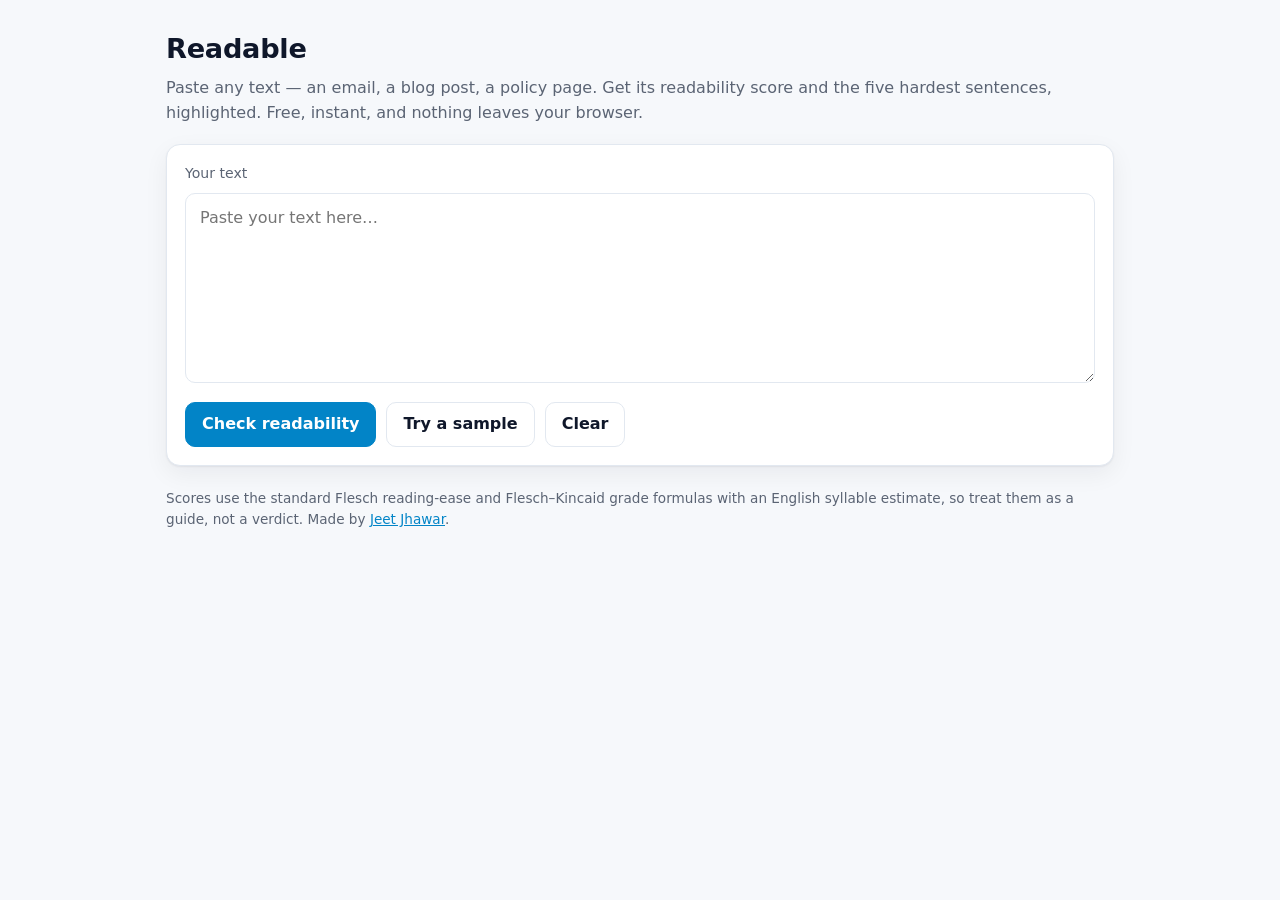
==== readability/index.html @ 22f766e8 "CV: council web app + games up front; Readable readability tool - CV (one page): Students' Council w" ====
<!DOCTYPE html>
<html lang="en">
<head>
<meta charset="UTF-8">
<meta name="viewport" content="width=device-width, initial-scale=1.0">
<title>Readable — free readability checker</title>
<meta name="description" content="Paste any text, get its readability score and see the five hardest sentences highlighted. Free, instant, nothing leaves your browser.">
<meta property="og:title" content="Readable — free readability checker">
<meta property="og:description" content="Paste text → readability score + the five hardest sentences highlighted. Free, no sign-up.">
<link rel="icon" href="data:image/svg+xml,%3Csvg xmlns='http://www.w3.org/2000/svg' viewBox='0 0 64 64'%3E%3Crect width='64' height='64' rx='14' fill='%230b1220'/%3E%3Ctext x='32' y='45' font-family='Arial' font-weight='700' font-size='34' fill='%237dd3fc' text-anchor='middle'%3ER%3C/text%3E%3C/svg%3E">
<style>
  :root {
    --bg: #f6f8fb; --panel: #ffffff; --ink: #0f172a; --muted: #5b6474; --line: #e2e8f0;
    --accent: #0284c7; --accent-ink: #ffffff; --hl: #fde68a; --hl-ink: #78350f; --tag: #b45309;
    --good: #15803d; --ok: #a16207; --bad: #b91c1c; --shadow: 0 1px 2px rgba(15,23,42,.06), 0 8px 24px rgba(15,23,42,.06);
  }
  @media (prefers-color-scheme: dark) {
    :root:not([data-theme="light"]) {
      --bg: #070b14; --panel: #0e1626; --ink: #e5edf7; --muted: #94a3b8; --line: #1e2a3d;
      --accent: #38bdf8; --accent-ink: #04111d; --hl: rgba(250, 204, 21, .28); --hl-ink: #fde68a; --tag: #fbbf24;
      --good: #4ade80; --ok: #facc15; --bad: #f87171; --shadow: none;
    }
  }
  * { box-sizing: border-box; }
  body { margin: 0; background: var(--bg); color: var(--ink); font: 16px/1.55 system-ui, -apple-system, "Segoe UI", Roboto, sans-serif; }
  .wrap { max-width: 980px; margin: 0 auto; padding: 28px 16px 48px; }
  header h1 { margin: 0; font-size: 1.7rem; letter-spacing: -.01em; }
  header p { margin: 6px 0 0; color: var(--muted); }
  .card { background: var(--panel); border: 1px solid var(--line); border-radius: 14px; box-shadow: var(--shadow); padding: 18px; margin-top: 18px; }
  textarea { width: 100%; min-height: 190px; resize: vertical; border: 1px solid var(--line); border-radius: 10px; padding: 12px 14px;
             font: inherit; color: var(--ink); background: transparent; }
  textarea:focus { outline: 2px solid var(--accent); outline-offset: 1px; }
  .row { display: flex; flex-wrap: wrap; gap: 10px; align-items: center; margin-top: 12px; }
  button { font: inherit; font-weight: 600; border-radius: 10px; padding: 9px 16px; cursor: pointer; border: 1px solid var(--line); background: transparent; color: var(--ink); }
  button.primary { background: var(--accent); color: var(--accent-ink); border-color: var(--accent); }
  .hint { color: var(--muted); font-size: .88rem; margin-left: auto; }
  .stats { display: grid; grid-template-columns: repeat(auto-fit, minmax(150px, 1fr)); gap: 12px; }
  .stat { border: 1px solid var(--line); border-radius: 12px; padding: 12px 14px; }
  .stat b { display: block; font-size: 1.6rem; line-height: 1.15; font-variant-numeric: tabular-nums; }
  .stat span { color: var(--muted); font-size: .85rem; }
  .verdict { font-weight: 600; margin: 14px 0 0; }
  h2 { font-size: 1.05rem; margin: 0 0 10px; }
  .text { white-space: pre-wrap; line-height: 1.75; }
  mark { background: var(--hl); color: var(--hl-ink); border-radius: 4px; padding: 1px 2px; }
  mark sup { font-weight: 700; color: var(--tag); margin-right: 2px; font-size: .7em; }
  ol.hard { margin: 0; padding-left: 22px; }
  ol.hard li { margin: 0 0 10px; }
  ol.hard .why { display: block; color: var(--muted); font-size: .86rem; }
  .empty { color: var(--muted); }
  footer { color: var(--muted); font-size: .85rem; margin-top: 22px; }
  footer a { color: var(--accent); }
  [hidden] { display: none !important; }
</style>
</head>
<body>
<div class="wrap">
  <header>
    <h1>Readable</h1>
    <p>Paste any text — an email, a blog post, a policy page. Get its readability score and the five hardest sentences, highlighted. Free, instant, and nothing leaves your browser.</p>
  </header>

  <section class="card">
    <label for="input" class="hint" style="margin:0 0 8px;display:block">Your text</label>
    <textarea id="input" placeholder="Paste your text here…"></textarea>
    <div class="row">
      <button class="primary" id="go">Check readability</button>
      <button id="sample">Try a sample</button>
      <button id="clear">Clear</button>
      <span class="hint" id="live"></span>
    </div>
  </section>

  <section class="card" id="results" hidden>
    <div class="stats">
      <div class="stat"><b id="sScore">–</b><span>Flesch reading ease (0–100, higher = easier)</span></div>
      <div class="stat"><b id="sGrade">–</b><span>School grade level (Flesch–Kincaid)</span></div>
      <div class="stat"><b id="sWords">–</b><span>words · <i id="sSent">–</i> sentences</span></div>
      <div class="stat"><b id="sAvg">–</b><span>words per sentence (aim for ≤ 20)</span></div>
      <div class="stat"><b id="sTime">–</b><span>reading time</span></div>
    </div>
    <p class="verdict" id="verdict"></p>
  </section>

  <section class="card" id="hardBox" hidden>
    <h2>The five hardest sentences</h2>
    <ol class="hard" id="hardList"></ol>
  </section>

  <section class="card" id="textBox" hidden>
    <h2>Your text, with the hardest sentences highlighted</h2>
    <div class="text" id="marked"></div>
  </section>

  <footer>
    Scores use the standard Flesch reading-ease and Flesch–Kincaid grade formulas with an English syllable estimate, so treat them as a guide, not a verdict.
    Made by <a href="https://jeetjhawar.github.io/">Jeet Jhawar</a>.
  </footer>
</div>

<script>
const $ = id => document.getElementById(id);
const SAMPLE = "Our refund policy is simple. If you are not happy, write to us within 30 days. Notwithstanding the foregoing, any reimbursement determination shall be contingent upon the verification of eligibility criteria established by the organisation in accordance with applicable regulatory requirements. We usually reply within a day. The aforementioned procedural considerations notwithstanding, customers who have previously availed themselves of promotional discounts may experience proportionally adjusted reimbursement calculations. Keep your receipt. Returns are free for orders above ₹999. Comprehensive documentation substantiating the circumstances necessitating the return, including photographic evidence where practicable, must accompany each individual application. Most returns take five to seven days. You will get an email when your money is on its way. If something is unclear, just reply to that email and a real person will help. Thank you for shopping with us!";

function syllables(word) {
  let w = word.toLowerCase().replace(/[^a-z]/g, "");
  if (!w) return 0;
  if (w.length <= 3) return 1;
  w = w.replace(/(?:[^laeiouy]es|[^laeiouy]ed|[^laeiouy]e)$/, "").replace(/^y/, "");
  const groups = w.match(/[aeiouy]{1,2}/g);
  return Math.max(1, groups ? groups.length : 1);
}

function splitSentences(text) {
  const out = [];
  const re = /[^.!?\n]+(?:[.!?]+["')\]]*|\n|$)/g;
  let m;
  while ((m = re.exec(text)) !== null) {
    if (!m[0]) { re.lastIndex++; continue; }
    const raw = m[0];
    const lead = raw.length - raw.trimStart().length;
    const body = raw.trim();
    if (/[A-Za-z]/.test(body)) out.push({ start: m.index + lead, end: m.index + lead + body.length, text: body });
  }
  return out;
}

const wordsOf = s => s.match(/[A-Za-z]+(?:['’][A-Za-z]+)*/g) || [];

function analyse(text) {
  const sents = splitSentences(text).map(s => {
    const w = wordsOf(s.text);
    const syl = w.map(syllables);
    const total = syl.reduce((a, b) => a + b, 0);
    const complex = w.filter((x, i) => syl[i] >= 3).length;
    const grade = w.length ? 0.39 * w.length + 11.8 * (total / w.length) - 15.59 : 0;
    return { ...s, words: w.length, syl: total, complex, grade };
  }).filter(s => s.words > 0);
  const W = sents.reduce((a, s) => a + s.words, 0);
  const S = sents.length;
  const Y = sents.reduce((a, s) => a + s.syl, 0);
  if (!W || !S) return null;
  const ease = 206.835 - 1.015 * (W / S) - 84.6 * (Y / W);
  const grade = 0.39 * (W / S) + 11.8 * (Y / W) - 15.59;
  const hardest = [...sents].filter(s => s.words >= 4).sort((a, b) => b.grade - a.grade).slice(0, 5);
  return { sents, W, S, ease, grade, hardest };
}

function label(ease) {
  if (ease >= 80) return ["Easy — most readers will get this on the first read.", "var(--good)"];
  if (ease >= 60) return ["Plain English — clear for most adult readers.", "var(--good)"];
  if (ease >= 50) return ["Fairly difficult — shorten the highlighted sentences.", "var(--ok)"];
  if (ease >= 30) return ["Difficult — reads like a textbook. Split long sentences and swap long words.", "var(--bad)"];
  return ["Very difficult — reads like a legal document. Rewrite the highlighted sentences first.", "var(--bad)"];
}

function esc(s) { return s.replace(/[&<>"]/g, c => ({ "&": "&amp;", "<": "&lt;", ">": "&gt;", '"': "&quot;" }[c])); }

function why(s) {
  const bits = [];
  if (s.words > 20) bits.push(s.words + " words (long)"); else bits.push(s.words + " words");
  if (s.complex) bits.push(s.complex + " word" + (s.complex > 1 ? "s" : "") + " with 3+ syllables");
  bits.push("grade " + Math.max(0, s.grade).toFixed(1));
  return bits.join(" · ");
}

function run() {
  const text = $("input").value;
  const r = analyse(text);
  const show = !!r;
  ["results", "hardBox", "textBox"].forEach(id => $(id).hidden = !show);
  if (!r) { $("live").textContent = text.trim() ? "Add a full sentence or two." : ""; return; }
  $("sScore").textContent = Math.round(Math.max(0, Math.min(100, r.ease)));
  $("sGrade").textContent = Math.max(0, r.grade).toFixed(1);
  $("sWords").textContent = r.W.toLocaleString();
  $("sSent").textContent = r.S;
  $("sAvg").textContent = (r.W / r.S).toFixed(1);
  const mins = r.W / 230;
  $("sTime").textContent = mins < 1 ? Math.max(1, Math.round(mins * 60)) + " s" : Math.round(mins) + " min";
  const [msg, col] = label(r.ease);
  $("verdict").textContent = msg; $("verdict").style.color = col;

  const rank = new Map(r.hardest.map((s, i) => [s.start, i + 1]));
  $("hardList").innerHTML = r.hardest.length
    ? r.hardest.map(s => "<li>" + esc(s.text) + '<span class="why">' + why(s) + "</span></li>").join("")
    : '<li class="empty">No sentence is long enough to flag.</li>';
  let html = "", pos = 0;
  [...r.hardest].sort((a, b) => a.start - b.start).forEach(s => {
    html += esc(text.slice(pos, s.start)) + "<mark><sup>" + rank.get(s.start) + "</sup>" + esc(text.slice(s.start, s.end)) + "</mark>";
    pos = s.end;
  });
  $("marked").innerHTML = html + esc(text.slice(pos));
  $("live").textContent = "";
}

let t;
$("input").addEventListener("input", () => { clearTimeout(t); t = setTimeout(run, 350); });
$("go").addEventListener("click", run);
$("sample").addEventListener("click", () => { $("input").value = SAMPLE; run(); });
$("clear").addEventListener("click", () => { $("input").value = ""; run(); $("input").focus(); });
</script>
</body>
</html>
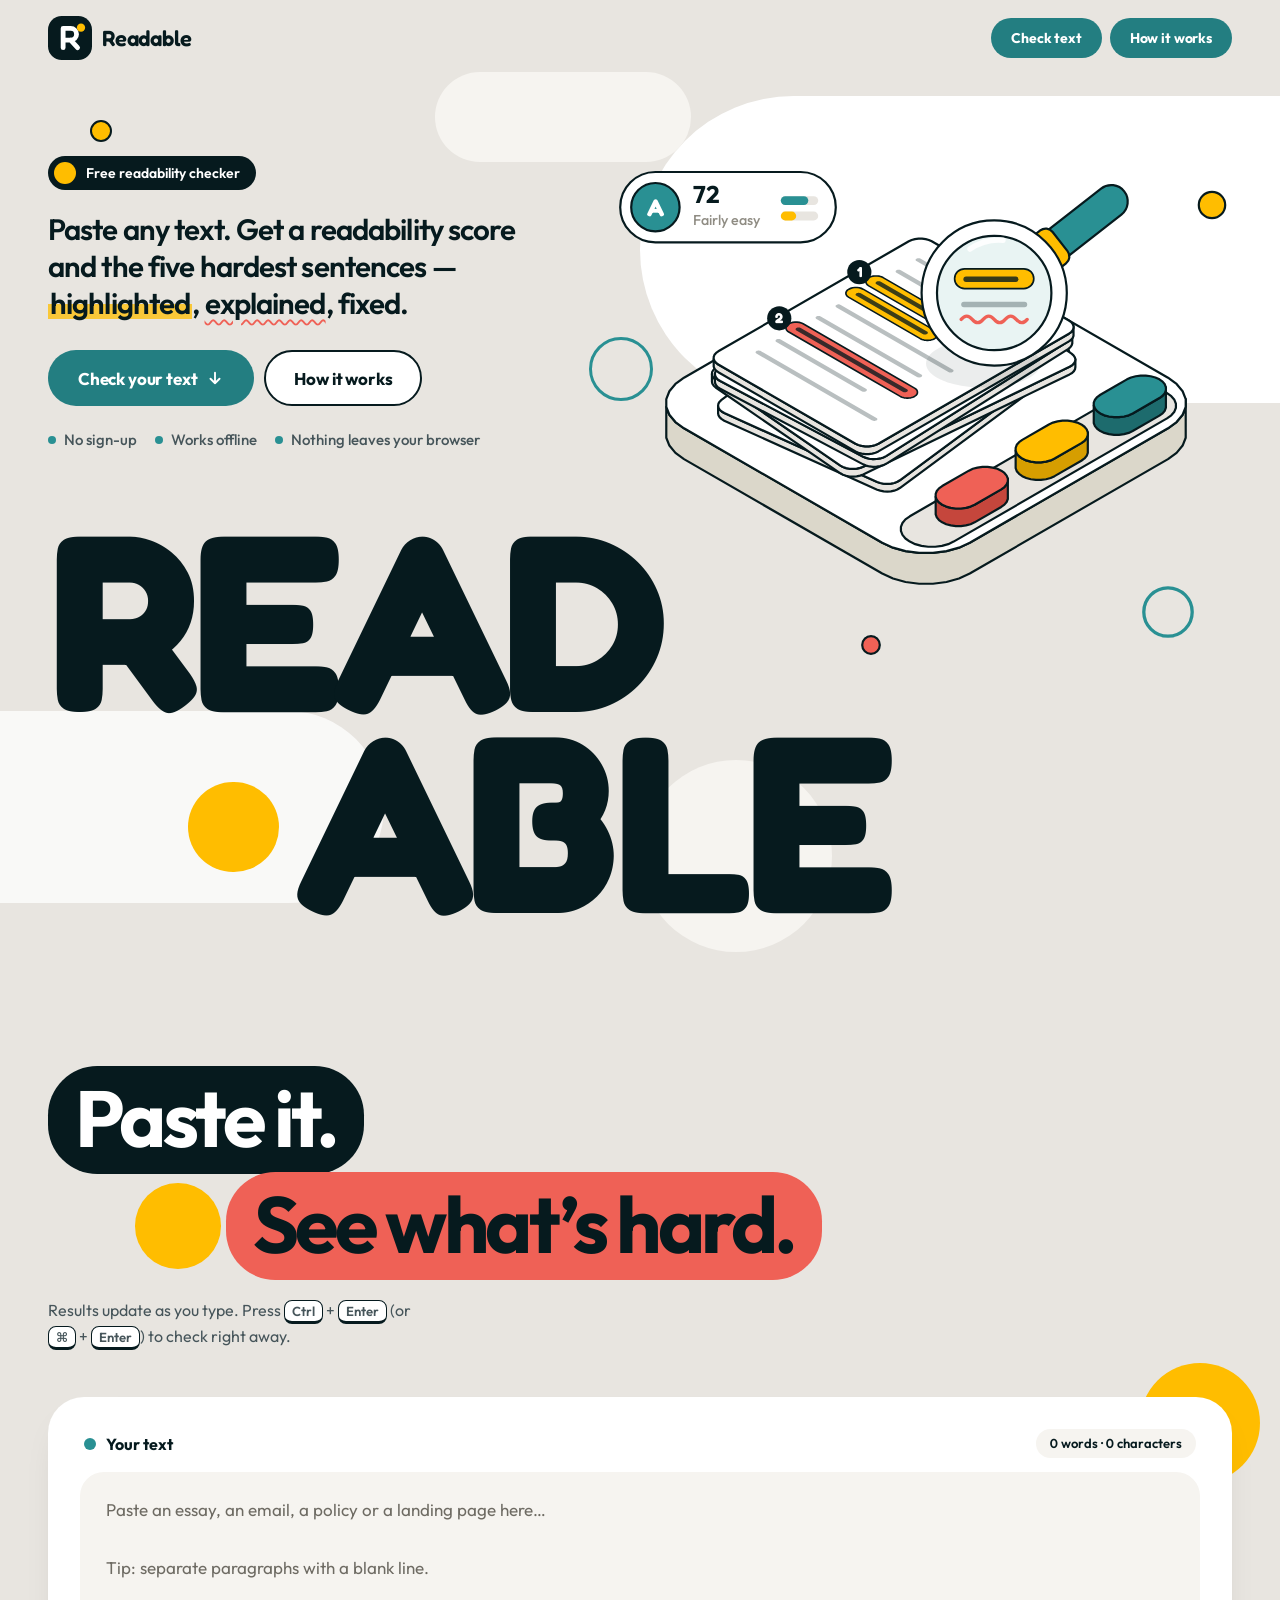
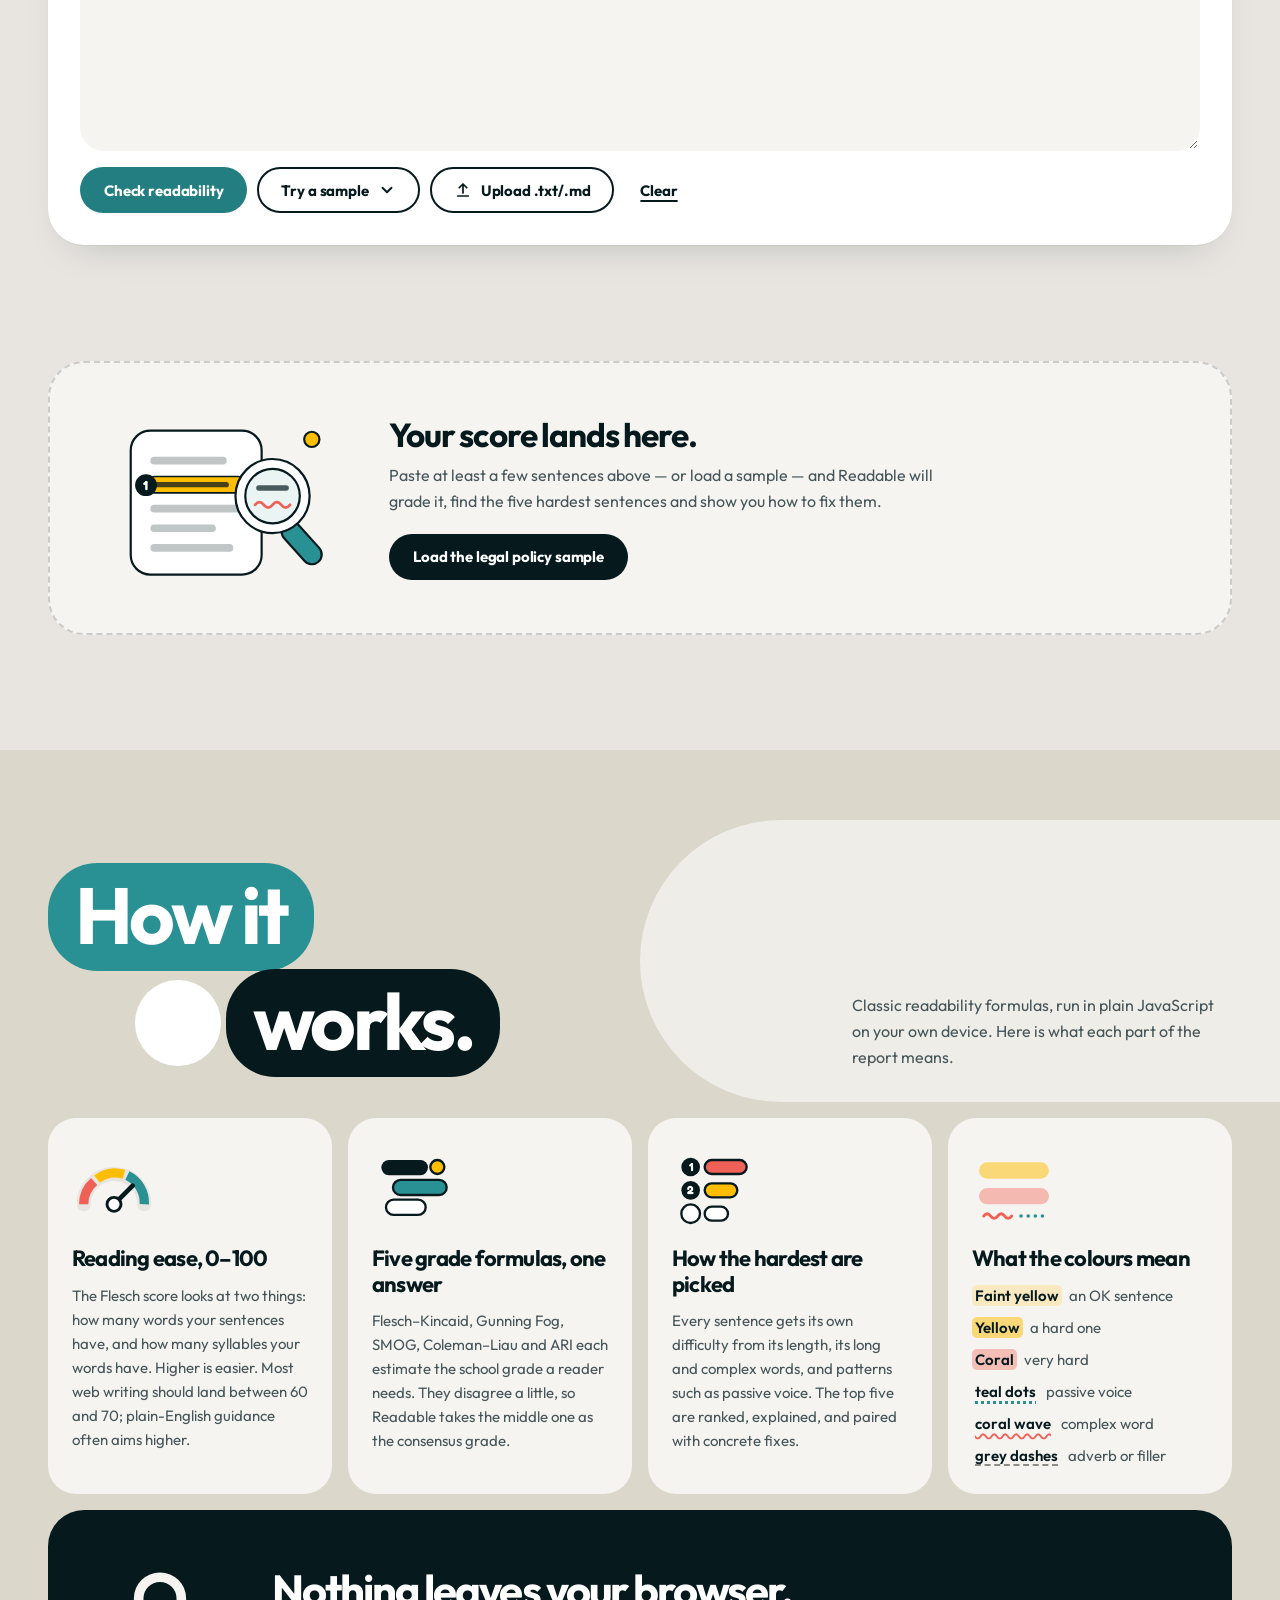
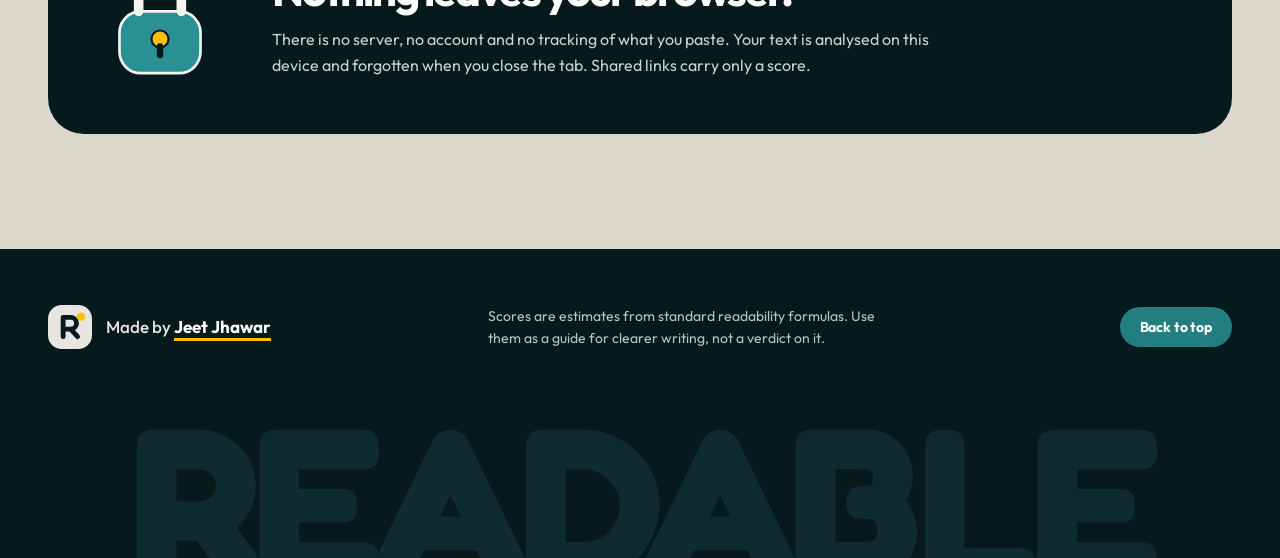
==== commit a45627c1: "Readable v2: new engine and Mind Robotics-style UI - engine.js: abbreviation-aware sentence splittin" ====
--- a/readability/index.html
+++ b/readability/index.html
@@ -4,199 +4,452 @@
 <meta charset="UTF-8">
 <meta name="viewport" content="width=device-width, initial-scale=1.0">
 <title>Readable — free readability checker</title>
-<meta name="description" content="Paste any text, get its readability score and see the five hardest sentences highlighted. Free, instant, nothing leaves your browser.">
+<meta name="description" content="Paste any text, get its readability score and see the five hardest sentences highlighted, explained and fixed. Free, instant, nothing leaves your browser.">
+<meta name="theme-color" content="#E8E5E0">
+<meta name="color-scheme" content="light">
+<meta property="og:type" content="website">
+<meta property="og:url" content="https://jeetjhawar.github.io/readability/">
 <meta property="og:title" content="Readable — free readability checker">
-<meta property="og:description" content="Paste text → readability score + the five hardest sentences highlighted. Free, no sign-up.">
-<link rel="icon" href="data:image/svg+xml,%3Csvg xmlns='http://www.w3.org/2000/svg' viewBox='0 0 64 64'%3E%3Crect width='64' height='64' rx='14' fill='%230b1220'/%3E%3Ctext x='32' y='45' font-family='Arial' font-weight='700' font-size='34' fill='%237dd3fc' text-anchor='middle'%3ER%3C/text%3E%3C/svg%3E">
-<style>
-  :root {
-    --bg: #f6f8fb; --panel: #ffffff; --ink: #0f172a; --muted: #5b6474; --line: #e2e8f0;
-    --accent: #0284c7; --accent-ink: #ffffff; --hl: #fde68a; --hl-ink: #78350f; --tag: #b45309;
-    --good: #15803d; --ok: #a16207; --bad: #b91c1c; --shadow: 0 1px 2px rgba(15,23,42,.06), 0 8px 24px rgba(15,23,42,.06);
-  }
-  @media (prefers-color-scheme: dark) {
-    :root:not([data-theme="light"]) {
-      --bg: #070b14; --panel: #0e1626; --ink: #e5edf7; --muted: #94a3b8; --line: #1e2a3d;
-      --accent: #38bdf8; --accent-ink: #04111d; --hl: rgba(250, 204, 21, .28); --hl-ink: #fde68a; --tag: #fbbf24;
-      --good: #4ade80; --ok: #facc15; --bad: #f87171; --shadow: none;
-    }
-  }
-  * { box-sizing: border-box; }
-  body { margin: 0; background: var(--bg); color: var(--ink); font: 16px/1.55 system-ui, -apple-system, "Segoe UI", Roboto, sans-serif; }
-  .wrap { max-width: 980px; margin: 0 auto; padding: 28px 16px 48px; }
-  header h1 { margin: 0; font-size: 1.7rem; letter-spacing: -.01em; }
-  header p { margin: 6px 0 0; color: var(--muted); }
-  .card { background: var(--panel); border: 1px solid var(--line); border-radius: 14px; box-shadow: var(--shadow); padding: 18px; margin-top: 18px; }
-  textarea { width: 100%; min-height: 190px; resize: vertical; border: 1px solid var(--line); border-radius: 10px; padding: 12px 14px;
-             font: inherit; color: var(--ink); background: transparent; }
-  textarea:focus { outline: 2px solid var(--accent); outline-offset: 1px; }
-  .row { display: flex; flex-wrap: wrap; gap: 10px; align-items: center; margin-top: 12px; }
-  button { font: inherit; font-weight: 600; border-radius: 10px; padding: 9px 16px; cursor: pointer; border: 1px solid var(--line); background: transparent; color: var(--ink); }
-  button.primary { background: var(--accent); color: var(--accent-ink); border-color: var(--accent); }
-  .hint { color: var(--muted); font-size: .88rem; margin-left: auto; }
-  .stats { display: grid; grid-template-columns: repeat(auto-fit, minmax(150px, 1fr)); gap: 12px; }
-  .stat { border: 1px solid var(--line); border-radius: 12px; padding: 12px 14px; }
-  .stat b { display: block; font-size: 1.6rem; line-height: 1.15; font-variant-numeric: tabular-nums; }
-  .stat span { color: var(--muted); font-size: .85rem; }
-  .verdict { font-weight: 600; margin: 14px 0 0; }
-  h2 { font-size: 1.05rem; margin: 0 0 10px; }
-  .text { white-space: pre-wrap; line-height: 1.75; }
-  mark { background: var(--hl); color: var(--hl-ink); border-radius: 4px; padding: 1px 2px; }
-  mark sup { font-weight: 700; color: var(--tag); margin-right: 2px; font-size: .7em; }
-  ol.hard { margin: 0; padding-left: 22px; }
-  ol.hard li { margin: 0 0 10px; }
-  ol.hard .why { display: block; color: var(--muted); font-size: .86rem; }
-  .empty { color: var(--muted); }
-  footer { color: var(--muted); font-size: .85rem; margin-top: 22px; }
-  footer a { color: var(--accent); }
-  [hidden] { display: none !important; }
-</style>
+<meta property="og:description" content="Paste text → readability score + the five hardest sentences, highlighted, explained and fixed. Free, no sign-up, nothing leaves your browser.">
+<meta name="twitter:card" content="summary">
+<meta name="twitter:title" content="Readable — free readability checker">
+<meta name="twitter:description" content="Paste text → readability score + the five hardest sentences, highlighted, explained and fixed.">
+<link rel="icon" href="data:image/svg+xml,%3Csvg xmlns='http://www.w3.org/2000/svg' viewBox='0 0 64 64'%3E%3Crect width='64' height='64' rx='20' fill='%23061A1E'/%3E%3Cpath d='M22 46V18h11a8.5 8.5 0 0 1 0 17H22m11 0l10 11' fill='none' stroke='%23fff' stroke-width='7' stroke-linecap='round' stroke-linejoin='round'/%3E%3Ccircle cx='48' cy='17' r='6' fill='%23FFBD00'/%3E%3C/svg%3E">
+<link rel="preconnect" href="https://fonts.googleapis.com">
+<link rel="preconnect" href="https://fonts.gstatic.com" crossorigin>
+<link href="https://fonts.googleapis.com/css2?family=Fredoka:wght@600;700&family=Outfit:wght@400;500;600;700;800&display=swap" rel="stylesheet">
+<link rel="stylesheet" href="styles.css">
+<script>
+  document.documentElement.classList.add('js');
+  if (/[?&]static\b/.test(location.search)) document.documentElement.classList.add('static');
+</script>
 </head>
 <body>
-<div class="wrap">
-  <header>
-    <h1>Readable</h1>
-    <p>Paste any text — an email, a blog post, a policy page. Get its readability score and the five hardest sentences, highlighted. Free, instant, and nothing leaves your browser.</p>
-  </header>
-
-  <section class="card">
-    <label for="input" class="hint" style="margin:0 0 8px;display:block">Your text</label>
-    <textarea id="input" placeholder="Paste your text here…"></textarea>
-    <div class="row">
-      <button class="primary" id="go">Check readability</button>
-      <button id="sample">Try a sample</button>
-      <button id="clear">Clear</button>
-      <span class="hint" id="live"></span>
+<a class="skip-link" href="#editor">Skip to the checker</a>
+
+<header class="site-header" id="siteHeader">
+  <a class="brand" href="#top" aria-label="Readable, back to top">
+    <svg class="brand-mark" viewBox="0 0 64 64" aria-hidden="true" focusable="false">
+      <rect width="64" height="64" rx="20" fill="#061A1E"/>
+      <path d="M22 46V18h11a8.5 8.5 0 0 1 0 17H22m11 0l10 11" fill="none" stroke="#fff" stroke-width="7" stroke-linecap="round" stroke-linejoin="round"/>
+      <circle cx="48" cy="17" r="6" fill="#FFBD00"/>
+    </svg>
+    <span class="brand-name">Readable</span>
+  </a>
+  <nav class="site-nav" aria-label="Main">
+    <a class="btn btn-teal btn-sm" href="#editor">Check text</a>
+    <a class="btn btn-teal btn-sm" href="#how">How it works</a>
+  </nav>
+</header>
+
+<div class="share-banner" id="shareBanner" hidden>
+  <div class="share-banner-inner">
+    <span class="share-score" id="shareScore">62</span>
+    <p><strong>Someone scored <span id="shareScoreText">62</span>/100 on Readable.</strong> <span id="shareScoreLabel"></span> Paste your own text and see how yours compares.</p>
+    <a class="btn btn-yellow btn-sm" href="#editor" id="shareCta">Check mine</a>
+    <button class="icon-btn" type="button" id="shareClose" aria-label="Dismiss">
+      <svg viewBox="0 0 24 24" aria-hidden="true"><path d="M6 6l12 12M18 6L6 18" stroke="currentColor" stroke-width="2.5" stroke-linecap="round"/></svg>
+    </button>
+  </div>
+</div>
+
+<main id="top">
+  <!-- ============ HERO ============ -->
+  <section class="hero" aria-labelledby="heroTitle">
+    <div class="hero-bg" aria-hidden="true">
+      <span class="shape cap cap-1" data-parallax="0.12"></span>
+      <span class="shape cap cap-2" data-parallax="0.06"></span>
+      <span class="shape cap cap-3" data-parallax="0.18"></span>
+      <span class="shape circ circ-1" data-parallax="0.22"></span>
+      <span class="shape ring ring-1" data-parallax="0.3"></span>
+      <span class="shape dot-y" data-parallax="0.4"></span>
+    </div>
+    <div class="container hero-grid">
+      <div class="hero-intro reveal">
+        <p class="tag"><span class="tag-dot" aria-hidden="true"></span>Free readability checker</p>
+        <p class="hero-pitch">Paste any text. Get a readability score and the five hardest sentences — <span class="hl-y">highlighted</span>, <span class="hl-u">explained</span>, fixed.</p>
+        <div class="hero-cta">
+          <a class="btn btn-teal btn-lg" href="#editor">Check your text
+            <svg class="btn-arrow" viewBox="0 0 24 24" aria-hidden="true"><path d="M12 5v14M6 13l6 6 6-6" fill="none" stroke="currentColor" stroke-width="2.5" stroke-linecap="round" stroke-linejoin="round"/></svg>
+          </a>
+          <a class="btn btn-white btn-lg" href="#how">How it works</a>
+        </div>
+        <ul class="hero-points" aria-label="Highlights">
+          <li>No sign-up</li><li>Works offline</li><li>Nothing leaves your browser</li>
+        </ul>
+      </div>
+      <h1 class="wordmark reveal" id="heroTitle" aria-label="Readable">
+        <span class="wm-line" aria-hidden="true">READ</span>
+        <span class="wm-line wm-line-2" aria-hidden="true"><span class="wm-dot"></span>ABLE</span>
+      </h1>
+      <div class="hero-art reveal" aria-hidden="true">
+        <svg viewBox="0 0 600 520" xmlns="http://www.w3.org/2000/svg" focusable="false">
+<polygon points="63.9,253.6 66.7,260.7 72.2,267.3 80.0,273.0 260.2,377.0 270.0,381.5 281.4,384.7 293.7,386.3 306.3,386.3 318.6,384.7 330.0,381.5 339.8,377.0 520.0,273.0 527.8,267.3 533.3,260.7 536.1,253.6 536.1,246.4 536.1,274.4 536.1,281.6 533.3,288.7 527.8,295.3 520.0,301.0 339.8,405.0 330.0,409.5 318.6,412.7 306.3,414.3 293.7,414.3 281.4,412.7 270.0,409.5 260.2,405.0 80.0,301.0 72.2,295.3 66.7,288.7 63.9,281.6" fill="#DBD7CA" stroke="#061A1E" stroke-width="2" stroke-linejoin="round"/><polygon points="339.8,377.0 330.0,381.5 318.6,384.7 306.3,386.3 293.7,386.3 281.4,384.7 270.0,381.5 260.2,377.0 80.0,273.0 72.2,267.3 66.7,260.7 63.9,253.6 63.9,246.4 66.7,239.3 72.2,232.7 80.0,227.0 260.2,123.0 270.0,118.5 281.4,115.3 293.7,113.7 306.3,113.7 318.6,115.3 330.0,118.5 339.8,123.0 520.0,227.0 527.8,232.7 533.3,239.3 536.1,246.4 536.1,253.6 533.3,260.7 527.8,267.3 520.0,273.0" fill="#FFFFFF" stroke="#061A1E" stroke-width="2" stroke-linejoin="round"/>
+<polygon points="325.1,376.0 320.2,378.3 314.5,379.9 308.4,380.7 302.0,380.7 295.9,379.9 290.2,378.3 285.3,376.0 285.3,376.0 281.3,373.2 278.6,369.9 277.2,366.3 277.2,362.7 278.6,359.1 281.3,355.8 285.3,353.0 479.3,241.0 484.2,238.7 489.9,237.1 496.0,236.3 502.3,236.3 508.5,237.1 514.2,238.7 519.1,241.0 519.1,241.0 523.0,243.8 525.8,247.1 527.2,250.7 527.2,254.3 525.8,257.9 523.0,261.2 519.1,264.0" fill="#E8E5E0" stroke="#061A1E" stroke-width="2" stroke-linejoin="round"/>
+<polygon points="111.0,252.5 111.4,254.3 112.5,256.1 114.3,257.7 116.6,259.1 255.6,321.8 258.4,322.7 261.5,323.4 264.8,323.5 268.1,323.3 271.1,322.7 273.9,321.6 276.2,320.3 427.0,208.8 428.8,207.2 429.8,205.4 430.1,203.5 430.1,210.5 429.8,212.4 428.8,214.2 427.0,215.8 276.2,327.3 273.9,328.6 271.1,329.7 268.1,330.3 264.8,330.5 261.5,330.4 258.4,329.7 255.6,328.8 116.6,266.1 114.3,264.7 112.5,263.1 111.4,261.3 111.0,259.5" fill="#E8E5E0" stroke="#061A1E" stroke-width="2" stroke-linejoin="round"/><polygon points="276.2,320.3 273.9,321.6 271.1,322.7 268.1,323.3 264.8,323.5 261.5,323.4 258.4,322.7 255.6,321.8 116.6,259.1 114.3,257.7 112.5,256.1 111.4,254.3 111.0,252.5 111.3,250.6 112.4,248.8 114.1,247.2 264.9,135.7 267.2,134.4 270.0,133.3 273.1,132.7 276.3,132.5 279.6,132.6 282.7,133.3 285.5,134.2 424.5,196.9 426.8,198.3 428.6,199.9 429.7,201.7 430.1,203.5 429.8,205.4 428.8,207.2 427.0,208.8" fill="#FFFFFF" stroke="#061A1E" stroke-width="2" stroke-linejoin="round"/>
+<polygon points="105.4,223.7 105.8,225.5 107.0,227.3 108.8,228.9 222.2,306.9 224.5,308.2 227.4,309.2 230.5,309.8 233.8,309.9 237.0,309.7 240.1,309.0 242.9,308.0 430.5,217.0 432.8,215.7 434.5,214.0 435.5,212.2 435.8,210.3 435.8,217.3 435.5,219.2 434.5,221.0 432.8,222.7 430.5,224.0 242.9,315.0 240.1,316.0 237.0,316.7 233.8,316.9 230.5,316.8 227.4,316.2 224.5,315.2 222.2,313.9 108.8,235.9 107.0,234.3 105.8,232.5 105.4,230.7" fill="#E8E5E0" stroke="#061A1E" stroke-width="2" stroke-linejoin="round"/><polygon points="242.9,308.0 240.1,309.0 237.0,309.7 233.8,309.9 230.5,309.8 227.4,309.2 224.5,308.2 222.2,306.9 108.8,228.9 107.0,227.3 105.8,225.5 105.4,223.7 105.6,221.8 106.7,220.0 108.3,218.3 110.6,217.0 298.2,126.0 301.0,125.0 304.1,124.3 307.3,124.1 310.6,124.2 313.7,124.8 316.6,125.8 319.0,127.1 432.3,205.1 434.1,206.7 435.3,208.5 435.8,210.3 435.5,212.2 434.5,214.0 432.8,215.7 430.5,217.0" fill="#FFFFFF" stroke="#061A1E" stroke-width="2" stroke-linejoin="round"/>
+<polygon points="108.1,223.2 108.3,225.1 109.2,226.9 110.7,228.6 112.9,230.0 242.9,298.8 245.6,299.9 248.6,300.7 251.8,301.0 255.1,300.9 258.3,300.4 261.2,299.5 263.7,298.3 429.1,194.0 431.1,192.5 432.4,190.7 433.0,188.8 433.0,195.8 432.4,197.7 431.1,199.5 429.1,201.0 263.7,305.3 261.2,306.5 258.3,307.4 255.1,307.9 251.8,308.0 248.6,307.7 245.6,306.9 242.9,305.8 112.9,237.0 110.7,235.6 109.2,233.9 108.3,232.1 108.1,230.2" fill="#E8E5E0" stroke="#061A1E" stroke-width="2" stroke-linejoin="round"/><polygon points="263.7,298.3 261.2,299.5 258.3,300.4 255.1,300.9 251.8,301.0 248.6,300.7 245.6,299.9 242.9,298.8 112.9,230.0 110.7,228.6 109.2,226.9 108.3,225.1 108.1,223.2 108.7,221.3 110.0,219.5 112.0,218.0 277.4,113.7 279.9,112.5 282.8,111.6 286.0,111.1 289.3,111.0 292.5,111.3 295.6,112.1 298.2,113.2 428.2,182.0 430.4,183.4 432.0,185.1 432.8,186.9 433.0,188.8 432.4,190.7 431.1,192.5 429.1,194.0" fill="#FFFFFF" stroke="#061A1E" stroke-width="2" stroke-linejoin="round"/>
+<polygon points="107.0,210.0 107.7,211.8 109.2,213.5 111.2,215.0 235.9,287.0 238.5,288.2 241.5,289.0 244.7,289.4 248.0,289.4 251.2,289.0 254.1,288.2 256.7,287.0 429.9,187.0 432.0,185.5 433.4,183.8 434.1,182.0 434.1,180.0 434.1,187.0 434.1,189.0 433.4,190.8 432.0,192.5 429.9,194.0 256.7,294.0 254.1,295.2 251.2,296.0 248.0,296.4 244.7,296.4 241.5,296.0 238.5,295.2 235.9,294.0 111.2,222.0 109.2,220.5 107.7,218.8 107.0,217.0" fill="#E8E5E0" stroke="#061A1E" stroke-width="2" stroke-linejoin="round"/><polygon points="256.7,287.0 254.1,288.2 251.2,289.0 248.0,289.4 244.7,289.4 241.5,289.0 238.5,288.2 235.9,287.0 111.2,215.0 109.2,213.5 107.7,211.8 107.0,210.0 107.0,208.0 107.7,206.2 109.2,204.5 111.2,203.0 284.4,103.0 287.0,101.8 289.9,101.0 293.2,100.6 296.4,100.6 299.7,101.0 302.6,101.8 305.2,103.0 429.9,175.0 432.0,176.5 433.4,178.2 434.1,180.0 434.1,182.0 433.4,183.8 432.0,185.5 429.9,187.0" fill="#FFFFFF" stroke="#061A1E" stroke-width="2" stroke-linejoin="round"/>
+<polygon points="398.7,180.8 398.2,181.0 397.7,181.2 397.1,181.3 396.5,181.3 395.9,181.2 395.3,181.0 394.8,180.8 291.3,121.0 291.0,120.8 290.7,120.5 290.5,120.1 290.5,119.7 290.7,119.4 291.0,119.1 291.3,118.8 291.3,118.8 291.8,118.6 292.4,118.4 293.0,118.3 293.6,118.3 294.2,118.4 294.8,118.6 295.2,118.8 398.7,178.6 399.1,178.8 399.4,179.1 399.5,179.5 399.5,179.9 399.4,180.2 399.1,180.5 398.7,180.8" fill="#061A1E" opacity="0.28"/>
+<polygon points="363.2,181.3 362.7,181.5 362.2,181.7 361.6,181.8 361.0,181.8 360.4,181.7 359.8,181.5 359.3,181.3 273.2,131.6 272.8,131.3 272.5,131.0 272.4,130.6 272.4,130.2 272.5,129.9 272.8,129.6 273.2,129.3 273.2,129.3 273.6,129.1 274.2,128.9 274.8,128.8 275.4,128.8 276.0,128.9 276.6,129.1 277.1,129.3 363.2,179.1 363.6,179.3 363.9,179.6 364.0,180.0 364.0,180.4 363.9,180.7 363.6,181.0 363.2,181.3" fill="#061A1E" opacity="0.28"/>
+<polygon points="374.5,209.0 372.9,209.7 371.0,210.3 369.0,210.5 367.0,210.5 364.9,210.3 363.1,209.7 361.5,209.0 248.0,143.5 246.8,142.6 245.9,141.5 245.4,140.3 245.4,139.2 245.9,138.0 246.8,136.9 248.0,136.0 248.0,136.0 249.6,135.3 251.5,134.7 253.5,134.5 255.6,134.5 257.6,134.7 259.4,135.3 261.0,136.0 374.5,201.5 375.8,202.4 376.7,203.5 377.1,204.7 377.1,205.8 376.7,207.0 375.8,208.1 374.5,209.0" fill="#FFBD00" stroke="#061A1E" stroke-width="1.5" stroke-linejoin="round"/>
+<polygon points="367.5,204.8 367.1,205.0 366.5,205.2 365.9,205.3 365.3,205.3 364.7,205.2 364.1,205.0 363.7,204.8 255.0,142.1 254.6,141.8 254.3,141.5 254.2,141.1 254.2,140.7 254.3,140.4 254.6,140.1 255.0,139.8 255.0,139.8 255.4,139.6 256.0,139.4 256.6,139.3 257.2,139.3 257.8,139.4 258.4,139.6 258.9,139.8 367.5,202.6 367.9,202.8 368.2,203.1 368.3,203.5 368.3,203.9 368.2,204.2 367.9,204.5 367.5,204.8" fill="#061A1E" opacity="0.78"/>
+<polygon points="307.8,191.5 306.2,192.2 304.3,192.8 302.3,193.0 300.3,193.0 298.3,192.8 296.4,192.2 294.8,191.5 229.9,154.0 228.6,153.1 227.7,152.0 227.2,150.8 227.2,149.7 227.7,148.5 228.6,147.4 229.9,146.5 229.9,146.5 231.5,145.8 233.3,145.2 235.3,145.0 237.4,145.0 239.4,145.2 241.2,145.8 242.8,146.5 307.8,184.0 309.1,184.9 310.0,186.0 310.4,187.2 310.4,188.3 310.0,189.5 309.1,190.6 307.8,191.5" fill="#FFBD00" stroke="#061A1E" stroke-width="1.5" stroke-linejoin="round"/>
+<polygon points="300.9,187.3 300.4,187.5 299.8,187.7 299.2,187.8 298.6,187.8 298.0,187.7 297.5,187.5 297.0,187.3 236.8,152.6 236.4,152.3 236.1,152.0 236.0,151.6 236.0,151.2 236.1,150.9 236.4,150.6 236.8,150.3 236.8,150.3 237.3,150.1 237.8,149.9 238.4,149.8 239.0,149.8 239.6,149.9 240.2,150.1 240.7,150.3 300.9,185.1 301.3,185.3 301.5,185.6 301.7,186.0 301.7,186.4 301.5,186.7 301.3,187.0 300.9,187.3" fill="#061A1E" opacity="0.78"/>
+<polygon points="324.2,221.8 323.8,222.0 323.2,222.2 322.6,222.3 322.0,222.3 321.4,222.2 320.8,222.0 320.4,221.8 218.6,163.1 218.2,162.8 217.9,162.5 217.8,162.1 217.8,161.7 217.9,161.4 218.2,161.1 218.6,160.8 218.6,160.8 219.1,160.6 219.6,160.4 220.2,160.3 220.9,160.3 221.5,160.4 222.0,160.6 222.5,160.8 324.2,219.6 324.6,219.8 324.9,220.1 325.0,220.5 325.0,220.9 324.9,221.2 324.6,221.5 324.2,221.8" fill="#061A1E" opacity="0.28"/>
+<polygon points="295.7,226.3 295.2,226.5 294.6,226.7 294.0,226.8 293.4,226.8 292.8,226.7 292.3,226.5 291.8,226.3 200.4,173.6 200.0,173.3 199.8,173.0 199.6,172.6 199.6,172.2 199.8,171.9 200.0,171.6 200.4,171.3 200.4,171.3 200.9,171.1 201.4,170.9 202.0,170.8 202.7,170.8 203.3,170.9 203.8,171.1 204.3,171.3 295.7,224.1 296.1,224.3 296.3,224.6 296.5,225.0 296.5,225.4 296.3,225.7 296.1,226.0 295.7,226.3" fill="#061A1E" opacity="0.28"/>
+<polygon points="289.6,244.0 288.0,244.7 286.1,245.3 284.1,245.5 282.1,245.5 280.1,245.3 278.2,244.7 276.6,244.0 175.3,185.5 174.0,184.6 173.1,183.5 172.7,182.3 172.7,181.2 173.1,180.0 174.0,178.9 175.3,178.0 175.3,178.0 176.9,177.3 178.8,176.7 180.8,176.5 182.8,176.5 184.8,176.7 186.7,177.3 188.3,178.0 289.6,236.5 290.9,237.4 291.8,238.5 292.2,239.7 292.2,240.8 291.8,242.0 290.9,243.1 289.6,244.0" fill="#EF6156" stroke="#061A1E" stroke-width="1.5" stroke-linejoin="round"/>
+<polygon points="282.7,239.8 282.2,240.0 281.6,240.2 281.0,240.3 280.4,240.3 279.8,240.2 279.3,240.0 278.8,239.8 182.2,184.1 181.8,183.8 181.6,183.5 181.4,183.1 181.4,182.7 181.6,182.4 181.8,182.1 182.2,181.8 182.2,181.8 182.7,181.6 183.3,181.4 183.9,181.3 184.5,181.3 185.1,181.4 185.6,181.6 186.1,181.8 282.7,237.6 283.1,237.8 283.3,238.1 283.5,238.5 283.5,238.9 283.3,239.2 283.1,239.5 282.7,239.8" fill="#061A1E" opacity="0.78"/>
+<polygon points="245.4,239.3 245.0,239.5 244.4,239.7 243.8,239.8 243.2,239.8 242.6,239.7 242.0,239.5 241.5,239.3 164.0,194.6 163.6,194.3 163.4,194.0 163.2,193.6 163.2,193.2 163.4,192.9 163.6,192.6 164.0,192.3 164.0,192.3 164.5,192.1 165.1,191.9 165.7,191.8 166.3,191.8 166.9,191.9 167.4,192.1 167.9,192.3 245.4,237.1 245.8,237.3 246.1,237.6 246.2,238.0 246.2,238.4 246.1,238.7 245.8,239.0 245.4,239.3" fill="#061A1E" opacity="0.28"/>
+<polygon points="255.0,265.8 254.5,266.0 253.9,266.2 253.3,266.3 252.7,266.3 252.1,266.2 251.6,266.0 251.1,265.8 145.8,205.1 145.5,204.8 145.2,204.5 145.1,204.1 145.1,203.7 145.2,203.4 145.5,203.1 145.8,202.8 145.8,202.8 146.3,202.6 146.9,202.4 147.5,202.3 148.1,202.3 148.7,202.4 149.3,202.6 149.7,202.8 255.0,263.6 255.4,263.8 255.6,264.1 255.8,264.5 255.8,264.9 255.6,265.2 255.4,265.5 255.0,265.8" fill="#061A1E" opacity="0.28"/>
+<circle cx="239.4" cy="131.0" r="11" fill="#061A1E"/><text x="239.4" y="135.6" text-anchor="middle" font-family="Fredoka, Outfit, sans-serif" font-weight="700" font-size="13" fill="#fff">1</text>
+<circle cx="166.6" cy="173.0" r="11" fill="#061A1E"/><text x="166.6" y="177.6" text-anchor="middle" font-family="Fredoka, Outfit, sans-serif" font-weight="700" font-size="13" fill="#fff">2</text>
+<g class="hero-pill hp1"><polygon points="452.5,252.3 453.6,255.0 455.6,257.4 458.5,259.5 458.5,259.5 462.1,261.2 466.3,262.3 470.9,262.9 475.5,262.9 480.1,262.3 484.3,261.2 487.9,259.5 512.2,245.5 515.1,243.4 517.1,241.0 518.1,238.3 518.1,235.7 518.1,251.7 518.1,254.3 517.1,257.0 515.1,259.4 512.2,261.5 487.9,275.5 484.3,277.2 480.1,278.3 475.5,278.9 470.9,278.9 466.3,278.3 462.1,277.2 458.5,275.5 458.5,275.5 455.6,273.4 453.6,271.0 452.5,268.3" fill="#1D6B6D" stroke="#061A1E" stroke-width="2" stroke-linejoin="round"/><polygon points="487.9,259.5 484.3,261.2 480.1,262.3 475.5,262.9 470.9,262.9 466.3,262.3 462.1,261.2 458.5,259.5 458.5,259.5 455.6,257.4 453.6,255.0 452.5,252.3 452.5,249.7 453.6,247.0 455.6,244.6 458.5,242.5 482.7,228.5 486.4,226.8 490.6,225.7 495.1,225.1 499.8,225.1 504.3,225.7 508.5,226.8 512.2,228.5 512.2,228.5 515.1,230.6 517.1,233.0 518.1,235.7 518.1,238.3 517.1,241.0 515.1,243.4 512.2,245.5" fill="#299093" stroke="#061A1E" stroke-width="2" stroke-linejoin="round"/></g>
+<g class="hero-pill hp2"><polygon points="381.5,293.3 382.5,296.0 384.6,298.4 387.5,300.5 387.5,300.5 391.1,302.2 395.3,303.3 399.9,303.9 404.5,303.9 409.1,303.3 413.3,302.2 416.9,300.5 441.2,286.5 444.1,284.4 446.1,282.0 447.1,279.3 447.1,276.7 447.1,292.7 447.1,295.3 446.1,298.0 444.1,300.4 441.2,302.5 416.9,316.5 413.3,318.2 409.1,319.3 404.5,319.9 399.9,319.9 395.3,319.3 391.1,318.2 387.5,316.5 387.5,316.5 384.6,314.4 382.5,312.0 381.5,309.3" fill="#D69E00" stroke="#061A1E" stroke-width="2" stroke-linejoin="round"/><polygon points="416.9,300.5 413.3,302.2 409.1,303.3 404.5,303.9 399.9,303.9 395.3,303.3 391.1,302.2 387.5,300.5 387.5,300.5 384.6,298.4 382.5,296.0 381.5,293.3 381.5,290.7 382.5,288.0 384.6,285.6 387.5,283.5 411.7,269.5 415.4,267.8 419.6,266.7 424.1,266.1 428.8,266.1 433.3,266.7 437.5,267.8 441.2,269.5 441.2,269.5 444.1,271.6 446.1,274.0 447.1,276.7 447.1,279.3 446.1,282.0 444.1,284.4 441.2,286.5" fill="#FFBD00" stroke="#061A1E" stroke-width="2" stroke-linejoin="round"/></g>
+<g class="hero-pill hp3"><polygon points="308.8,335.3 309.8,338.0 311.8,340.4 314.7,342.5 314.7,342.5 318.4,344.2 322.6,345.3 327.1,345.9 331.8,345.9 336.3,345.3 340.5,344.2 344.2,342.5 368.4,328.5 371.3,326.4 373.3,324.0 374.4,321.3 374.4,318.7 374.4,334.7 374.4,337.3 373.3,340.0 371.3,342.4 368.4,344.5 344.2,358.5 340.5,360.2 336.3,361.3 331.8,361.9 327.1,361.9 322.6,361.3 318.4,360.2 314.7,358.5 314.7,358.5 311.8,356.4 309.8,354.0 308.8,351.3" fill="#C5463C" stroke="#061A1E" stroke-width="2" stroke-linejoin="round"/><polygon points="344.2,342.5 340.5,344.2 336.3,345.3 331.8,345.9 327.1,345.9 322.6,345.3 318.4,344.2 314.7,342.5 314.7,342.5 311.8,340.4 309.8,338.0 308.8,335.3 308.8,332.7 309.8,330.0 311.8,327.6 314.7,325.5 339.0,311.5 342.6,309.8 346.8,308.7 351.4,308.1 356.0,308.1 360.6,308.7 364.8,309.8 368.4,311.5 368.4,311.5 371.3,313.6 373.3,316.0 374.4,318.7 374.4,321.3 373.3,324.0 371.3,326.4 368.4,328.5" fill="#EF6156" stroke="#061A1E" stroke-width="2" stroke-linejoin="round"/></g>
+<g class="hero-mag">
+<ellipse cx="352" cy="214" rx="52" ry="22" fill="#061A1E" opacity="0.08"/>
+<g transform="translate(362 150)">
+<rect x="58" y="-15" width="92" height="30" rx="15" transform="rotate(-38)" fill="#299093" stroke="#061A1E" stroke-width="2"/>
+<rect x="56" y="-19" width="20" height="38" rx="8" transform="rotate(-38)" fill="#FFBD00" stroke="#061A1E" stroke-width="2"/>
+<circle r="66" fill="#FFFFFF" stroke="#061A1E" stroke-width="2"/>
+<circle r="52" fill="#E9F4F3" stroke="#061A1E" stroke-width="2"/>
+<rect x="-36" y="-22" width="72" height="18" rx="9" fill="#FFBD00" stroke="#061A1E" stroke-width="1.5"/>
+<rect x="-28" y="-15" width="50" height="5" rx="2.5" fill="#061A1E" opacity="0.8"/>
+<rect x="-30" y="8" width="60" height="5" rx="2.5" fill="#061A1E" opacity="0.3"/>
+<path d="M-30 24 q5 -6 10 0 t10 0 t10 0 t10 0 t10 0 t10 0" fill="none" stroke="#EF6156" stroke-width="3" stroke-linecap="round"/>
+<path d="M-22 -40 a46 46 0 0 1 30 -8" fill="none" stroke="#FFFFFF" stroke-width="5" stroke-linecap="round" opacity="0.9"/>
+</g>
+</g>
+<g class="hero-badge">
+<rect x="22" y="40" width="196" height="64" rx="32" fill="#FFFFFF" stroke="#061A1E" stroke-width="2"/>
+<circle cx="54" cy="72" r="22" fill="#299093" stroke="#061A1E" stroke-width="2"/>
+<text x="54" y="80" text-anchor="middle" font-family="Fredoka, sans-serif" font-weight="700" font-size="22" fill="#fff">A</text>
+<text x="88" y="68" font-family="Outfit, sans-serif" font-weight="700" font-size="22" fill="#061A1E">72</text>
+<text x="88" y="88" font-family="Outfit, sans-serif" font-weight="500" font-size="13" fill="#8F8C83">Fairly easy</text>
+<rect x="168" y="62" width="34" height="8" rx="4" fill="#E8E5E0"/><rect x="168" y="62" width="25" height="8" rx="4" fill="#299093"/>
+<rect x="168" y="76" width="34" height="8" rx="4" fill="#E8E5E0"/><rect x="168" y="76" width="14" height="8" rx="4" fill="#FFBD00"/>
+</g>
+<circle cx="560" cy="70" r="12" fill="#FFBD00" stroke="#061A1E" stroke-width="2"/>
+<circle cx="250" cy="470" r="8" fill="#EF6156" stroke="#061A1E" stroke-width="2"/>
+<circle cx="520" cy="440" r="22" fill="none" stroke="#299093" stroke-width="3"/>
+        </svg>
+      </div>
     </div>
   </section>
 
-  <section class="card" id="results" hidden>
-    <div class="stats">
-      <div class="stat"><b id="sScore">–</b><span>Flesch reading ease (0–100, higher = easier)</span></div>
-      <div class="stat"><b id="sGrade">–</b><span>School grade level (Flesch–Kincaid)</span></div>
-      <div class="stat"><b id="sWords">–</b><span>words · <i id="sSent">–</i> sentences</span></div>
-      <div class="stat"><b id="sAvg">–</b><span>words per sentence (aim for ≤ 20)</span></div>
-      <div class="stat"><b id="sTime">–</b><span>reading time</span></div>
-    </div>
-    <p class="verdict" id="verdict"></p>
+  <!-- ============ EDITOR ============ -->
+  <section class="section editor-section" id="editor" aria-labelledby="editorTitle">
+    <div class="container">
+      <div class="section-head reveal">
+        <h2 class="pill-heading" id="editorTitle">
+          <span class="ph-row"><span class="ph ph-ink">Paste it.</span></span>
+          <span class="ph-row ph-indent"><span class="ph-dot" aria-hidden="true"></span><span class="ph ph-coral">See what’s hard.</span></span>
+        </h2>
+        <p class="section-lede">Results update as you type. Press <kbd>Ctrl</kbd> + <kbd>Enter</kbd> (or <kbd>⌘</kbd> + <kbd>Enter</kbd>) to check right away.</p>
+      </div>
+
+      <div class="editor-card reveal" id="editorCard">
+        <div class="editor-top">
+          <label class="editor-label" for="input"><span class="label-dot" aria-hidden="true"></span>Your text</label>
+          <span class="counter" id="counter" aria-live="off">0 words · 0 characters</span>
+        </div>
+        <div class="textarea-wrap">
+          <textarea id="input" rows="8" spellcheck="true" placeholder="Paste an essay, an email, a policy or a landing page here…&#10;&#10;Tip: separate paragraphs with a blank line." aria-describedby="editorHint"></textarea>
+          <div class="drop-overlay" aria-hidden="true"><span>Drop your .txt or .md file</span></div>
+        </div>
+        <p class="sr-only" id="editorHint">Analysis runs automatically as you type. Press Control or Command plus Enter to check immediately.</p>
+        <div class="editor-actions">
+          <button class="btn btn-teal" type="button" id="runBtn">Check readability</button>
+          <div class="menu-wrap">
+            <button class="btn btn-white" type="button" id="sampleBtn" aria-haspopup="menu" aria-expanded="false" aria-controls="sampleMenu">
+              Try a sample
+              <svg class="chev" viewBox="0 0 24 24" aria-hidden="true"><path d="M6 9l6 6 6-6" fill="none" stroke="currentColor" stroke-width="2.5" stroke-linecap="round" stroke-linejoin="round"/></svg>
+            </button>
+            <ul class="menu" id="sampleMenu" role="menu" aria-labelledby="sampleBtn" hidden>
+              <li role="none"><button type="button" role="menuitem" data-sample="legal"><span class="mi-dot mi-coral" aria-hidden="true"></span>Legal policy<small>Dense</small></button></li>
+              <li role="none"><button type="button" role="menuitem" data-sample="startup"><span class="mi-dot mi-teal" aria-hidden="true"></span>Startup landing page<small>Punchy</small></button></li>
+              <li role="none"><button type="button" role="menuitem" data-sample="essay"><span class="mi-dot mi-yellow" aria-hidden="true"></span>School essay<small>Mixed</small></button></li>
+              <li role="none"><button type="button" role="menuitem" data-sample="email"><span class="mi-dot mi-ink" aria-hidden="true"></span>Cold email<small>Short</small></button></li>
+            </ul>
+          </div>
+          <button class="btn btn-white" type="button" id="uploadBtn">
+            <svg class="btn-ico" viewBox="0 0 24 24" aria-hidden="true"><path d="M12 16V4M7 9l5-5 5 5M5 20h14" fill="none" stroke="currentColor" stroke-width="2.3" stroke-linecap="round" stroke-linejoin="round"/></svg>
+            Upload .txt/.md
+          </button>
+          <input type="file" id="fileInput" accept=".txt,.md,.markdown,text/plain,text/markdown" hidden>
+          <button class="btn btn-ghost" type="button" id="clearBtn">Clear</button>
+        </div>
+      </div>
+    </div>
   </section>
 
-  <section class="card" id="hardBox" hidden>
-    <h2>The five hardest sentences</h2>
-    <ol class="hard" id="hardList"></ol>
+  <!-- ============ RESULTS ============ -->
+  <section class="section results-section" id="results" aria-labelledby="resultsTitle">
+    <div class="container">
+      <h2 class="sr-only" id="resultsTitle">Your results</h2>
+      <div class="sr-only" aria-live="polite" aria-atomic="true" id="liveRegion"></div>
+
+      <div class="empty-state reveal" id="emptyState">
+        <svg class="empty-art" viewBox="0 0 220 160" aria-hidden="true" focusable="false">
+          <rect x="30" y="18" width="120" height="132" rx="18" fill="#fff" stroke="#061A1E" stroke-width="2"/>
+          <rect x="48" y="42" width="70" height="7" rx="3.5" fill="#061A1E" opacity=".25"/>
+          <rect x="44" y="60" width="92" height="15" rx="7.5" fill="#FFBD00" stroke="#061A1E" stroke-width="1.5"/>
+          <rect x="50" y="65" width="70" height="5" rx="2.5" fill="#061A1E" opacity=".75"/>
+          <rect x="48" y="86" width="84" height="7" rx="3.5" fill="#061A1E" opacity=".25"/>
+          <rect x="48" y="104" width="60" height="7" rx="3.5" fill="#061A1E" opacity=".25"/>
+          <rect x="48" y="122" width="76" height="7" rx="3.5" fill="#061A1E" opacity=".25"/>
+          <circle cx="44" cy="68" r="10" fill="#061A1E"/><text x="44" y="72.5" text-anchor="middle" font-family="Fredoka, sans-serif" font-weight="700" font-size="12" fill="#fff">1</text>
+          <g class="empty-mag">
+            <rect x="178" y="98" width="46" height="18" rx="9" transform="rotate(48 178 98)" fill="#299093" stroke="#061A1E" stroke-width="2"/>
+            <circle cx="160" cy="78" r="34" fill="#fff" stroke="#061A1E" stroke-width="2"/>
+            <circle cx="160" cy="78" r="25" fill="#E9F4F3" stroke="#061A1E" stroke-width="2"/>
+            <path d="M144 86q4-5 8 0t8 0t8 0t8 0" fill="none" stroke="#EF6156" stroke-width="2.5" stroke-linecap="round"/>
+            <rect x="145" y="68" width="30" height="5" rx="2.5" fill="#061A1E" opacity=".7"/>
+          </g>
+          <circle cx="196" cy="26" r="7" fill="#FFBD00" stroke="#061A1E" stroke-width="2"/>
+        </svg>
+        <div class="empty-copy">
+          <h3>Your score lands here.</h3>
+          <p>Paste at least a few sentences above — or load a sample — and Readable will grade it, find the five hardest sentences and show you how to fix them.</p>
+          <button class="btn btn-ink" type="button" id="emptySample">Load the legal policy sample</button>
+        </div>
+      </div>
+
+      <div class="results-body" id="resultsBody" hidden>
+        <p class="notice" id="shortNotice" hidden>
+          <span class="notice-dot" aria-hidden="true"></span>
+          Short text: scores get steadier past about 100 words.
+        </p>
+
+        <div class="score-grid">
+          <article class="score-card" aria-labelledby="scoreLabel">
+            <div class="gauge-wrap">
+              <svg class="gauge" viewBox="0 0 260 166" aria-hidden="true" focusable="false">
+                <path class="g-track" d="M 30 130 A 100 100 0 0 1 230 130" />
+                <path class="g-zone z-1" id="gz1" />
+                <path class="g-zone z-2" id="gz2" />
+                <path class="g-zone z-3" id="gz3" />
+                <path class="g-zone z-4" id="gz4" />
+                <g class="g-ticks" id="gTicks"></g>
+                <g class="g-needle" id="gNeedle">
+                  <line x1="130" y1="130" x2="52" y2="130" />
+                  <circle class="g-tip" cx="52" cy="130" r="6"/>
+                </g>
+                <circle class="g-hub" cx="130" cy="130" r="13"/>
+                <circle class="g-hub-in" cx="130" cy="130" r="5"/>
+              </svg>
+              <div class="gauge-readout">
+                <span class="gauge-num" id="easeNum">0</span><span class="gauge-of">/100</span>
+              </div>
+              <p class="gauge-cap">Flesch reading ease · higher is easier</p>
+            </div>
+            <div class="score-info">
+              <div class="letter-row">
+                <div class="letter" id="letter" data-letter="C" role="img" aria-label="Letter grade C">C</div>
+                <div>
+                  <p class="eyebrow">Readability</p>
+                  <h3 class="score-label" id="scoreLabel">—</h3>
+                </div>
+              </div>
+              <p class="audience" id="audience"></p>
+              <div class="score-chips">
+                <span class="chip chip-ink">Consensus <b id="consensusChip">—</b></span>
+                <span class="chip chip-white"><b id="readChip">—</b> to read</span>
+                <span class="chip chip-white"><b id="hardCountChip">0</b> hard sentences</span>
+              </div>
+            </div>
+          </article>
+
+          <div class="metrics" id="metrics"></div>
+        </div>
+
+        <!-- Five hardest -->
+        <section class="block hardest-block" aria-labelledby="hardTitle">
+          <div class="block-head">
+            <h2 class="pill-heading pill-heading-md reveal" id="hardTitle">
+              <span class="ph-row"><span class="ph ph-ink">The five</span></span>
+              <span class="ph-row ph-indent"><span class="ph-dot" aria-hidden="true"></span><span class="ph ph-teal">hardest sentences.</span></span>
+            </h2>
+            <p class="block-lede">Ranked by difficulty. Each one comes with why it’s hard and what to try instead.</p>
+          </div>
+          <div class="carousel" id="carousel" role="region" aria-roledescription="carousel" aria-label="The hardest sentences">
+            <div class="slides" id="slides" aria-live="polite"></div>
+            <div class="stepper">
+              <button class="round-btn" type="button" id="prevBtn" aria-label="Previous sentence">
+                <svg viewBox="0 0 24 24" aria-hidden="true"><path d="M15 6l-6 6 6 6" fill="none" stroke="currentColor" stroke-width="2.6" stroke-linecap="round" stroke-linejoin="round"/></svg>
+              </button>
+              <div class="progress-dots" id="progressDots" role="group" aria-label="Choose a sentence"></div>
+              <button class="round-btn" type="button" id="nextBtn" aria-label="Next sentence">
+                <svg viewBox="0 0 24 24" aria-hidden="true"><path d="M9 6l6 6-6 6" fill="none" stroke="currentColor" stroke-width="2.6" stroke-linecap="round" stroke-linejoin="round"/></svg>
+              </button>
+            </div>
+          </div>
+        </section>
+
+        <!-- Highlighted text -->
+        <section class="block" aria-labelledby="hlTitle">
+          <div class="block-head">
+            <h2 class="pill-heading pill-heading-md reveal" id="hlTitle">
+              <span class="ph-row"><span class="ph ph-white">Your text,</span></span>
+              <span class="ph-row ph-indent"><span class="ph-dot ph-dot-ink" aria-hidden="true"></span><span class="ph ph-yellow">highlighted.</span></span>
+            </h2>
+            <p class="block-lede">Hover, tap or tab to any underline for an explanation and a fix.</p>
+          </div>
+          <div class="hl-card">
+            <div class="filters" role="group" aria-label="Show in your text">
+              <button class="filter" type="button" aria-pressed="true" data-filter="hardest"><span class="f-sw sw-rank" aria-hidden="true">1</span>Hardest 5</button>
+              <button class="filter" type="button" aria-pressed="true" data-filter="levels"><span class="f-sw sw-levels" aria-hidden="true"></span>All sentence levels</button>
+              <button class="filter" type="button" aria-pressed="true" data-filter="passive"><span class="f-sw sw-passive" aria-hidden="true"></span>Passive<span class="f-count" id="countPassive">0</span></button>
+              <button class="filter" type="button" aria-pressed="true" data-filter="complex"><span class="f-sw sw-complex" aria-hidden="true"></span>Complex words<span class="f-count" id="countComplex">0</span></button>
+              <button class="filter" type="button" aria-pressed="true" data-filter="style"><span class="f-sw sw-style" aria-hidden="true"></span>Adverbs &amp; fillers<span class="f-count" id="countStyle">0</span></button>
+            </div>
+            <div class="legend" aria-hidden="true">
+              <span><i class="lg lg-ok"></i>OK</span>
+              <span><i class="lg lg-hard"></i>Hard</span>
+              <span><i class="lg lg-vhard"></i>Very hard</span>
+            </div>
+            <div class="hl-view" id="hlView" aria-label="Your text with highlights" role="region" tabindex="-1"></div>
+          </div>
+        </section>
+
+        <!-- Paragraphs + words -->
+        <div class="duo">
+          <section class="mini-card" aria-labelledby="heatTitle">
+            <h3 id="heatTitle">Paragraph heat</h3>
+            <p class="mini-lede">One bar per paragraph, width by length, colour by reading ease. Tap one to jump to it.</p>
+            <div class="heat" id="heat"></div>
+            <div class="heat-scale" aria-hidden="true"><span><i class="lg lg-vhard"></i>Hard</span><span><i class="lg lg-mid"></i>Fair</span><span><i class="lg lg-easy"></i>Easy</span></div>
+          </section>
+          <section class="mini-card" aria-labelledby="wordsTitle">
+            <h3 id="wordsTitle">Words you use most</h3>
+            <p class="mini-lede">Common filler like “the” and “and” is left out.</p>
+            <ul class="word-chips" id="words"></ul>
+          </section>
+        </div>
+
+        <!-- Actions -->
+        <section class="take-away" aria-labelledby="takeTitle">
+          <div class="take-copy">
+            <h3 id="takeTitle">Take it with you.</h3>
+            <p>Reports are made on your device. Sharing sends only the score — never your text.</p>
+          </div>
+          <div class="take-actions">
+            <button class="btn btn-teal" type="button" id="copyBtn">
+              <svg class="btn-ico" viewBox="0 0 24 24" aria-hidden="true"><rect x="8" y="8" width="12" height="12" rx="3" fill="none" stroke="currentColor" stroke-width="2.2"/><path d="M16 8V6a2 2 0 0 0-2-2H6a2 2 0 0 0-2 2v8a2 2 0 0 0 2 2h2" fill="none" stroke="currentColor" stroke-width="2.2"/></svg>
+              Copy report</button>
+            <button class="btn btn-white" type="button" id="downloadBtn">
+              <svg class="btn-ico" viewBox="0 0 24 24" aria-hidden="true"><path d="M12 4v12M7 11l5 5 5-5M5 20h14" fill="none" stroke="currentColor" stroke-width="2.3" stroke-linecap="round" stroke-linejoin="round"/></svg>
+              Download report (.txt)</button>
+            <button class="btn btn-yellow" type="button" id="shareBtn">
+              <svg class="btn-ico" viewBox="0 0 24 24" aria-hidden="true"><path d="M10 14a4 4 0 0 0 5.7 0l3-3a4 4 0 0 0-5.7-5.7l-1 1M14 10a4 4 0 0 0-5.7 0l-3 3a4 4 0 0 0 5.7 5.7l1-1" fill="none" stroke="currentColor" stroke-width="2.2" stroke-linecap="round"/></svg>
+              Share score</button>
+          </div>
+        </section>
+      </div>
+    </div>
   </section>
 
-  <section class="card" id="textBox" hidden>
-    <h2>Your text, with the hardest sentences highlighted</h2>
-    <div class="text" id="marked"></div>
+  <!-- ============ HOW IT WORKS ============ -->
+  <section class="section band-sand how-section" id="how" aria-labelledby="howTitle">
+    <span class="shape cap cap-how" aria-hidden="true"></span>
+    <div class="container">
+      <div class="section-head reveal">
+        <h2 class="pill-heading" id="howTitle">
+          <span class="ph-row"><span class="ph ph-teal">How it</span></span>
+          <span class="ph-row ph-indent"><span class="ph-dot ph-dot-white" aria-hidden="true"></span><span class="ph ph-ink">works.</span></span>
+        </h2>
+        <p class="section-lede">Classic readability formulas, run in plain JavaScript on your own device. Here is what each part of the report means.</p>
+      </div>
+      <div class="how-grid">
+        <article class="how-card reveal">
+          <svg class="how-ico" viewBox="0 0 72 72" aria-hidden="true" focusable="false">
+            <path d="M10 50a26 26 0 0 1 52 0" fill="none" stroke="#E8E5E0" stroke-width="12" stroke-linecap="round"/>
+            <path d="M10 50a26 26 0 0 1 9-19.6" fill="none" stroke="#EF6156" stroke-width="8"/>
+            <path d="M21.5 28.4a26 26 0 0 1 23-4.2" fill="none" stroke="#FFBD00" stroke-width="8"/>
+            <path d="M47.5 25.3a26 26 0 0 1 14.5 24.7" fill="none" stroke="#299093" stroke-width="8"/>
+            <path d="M36 50L52 34" stroke="#061A1E" stroke-width="4" stroke-linecap="round"/>
+            <circle cx="36" cy="50" r="6" fill="#fff" stroke="#061A1E" stroke-width="2.5"/>
+          </svg>
+          <h3>Reading ease, 0–100</h3>
+          <p>The Flesch score looks at two things: how many words your sentences have, and how many syllables your words have. Higher is easier. Most web writing should land between 60 and 70; plain-English guidance often aims higher.</p>
+        </article>
+        <article class="how-card reveal">
+          <svg class="how-ico" viewBox="0 0 72 72" aria-hidden="true" focusable="false">
+            <rect x="8" y="12" width="40" height="13" rx="6.5" fill="#061A1E"/>
+            <rect x="18" y="29" width="46" height="13" rx="6.5" fill="#299093" stroke="#061A1E" stroke-width="2"/>
+            <rect x="12" y="46" width="34" height="13" rx="6.5" fill="#fff" stroke="#061A1E" stroke-width="2"/>
+            <circle cx="56" cy="18" r="6" fill="#FFBD00" stroke="#061A1E" stroke-width="2"/>
+          </svg>
+          <h3>Five grade formulas, one answer</h3>
+          <p>Flesch–Kincaid, Gunning Fog, SMOG, Coleman–Liau and ARI each estimate the school grade a reader needs. They disagree a little, so Readable takes the middle one as the consensus grade.</p>
+        </article>
+        <article class="how-card reveal">
+          <svg class="how-ico" viewBox="0 0 72 72" aria-hidden="true" focusable="false">
+            <circle cx="16" cy="18" r="8" fill="#061A1E"/><text x="16" y="21.5" text-anchor="middle" font-family="Fredoka, sans-serif" font-weight="700" font-size="10" fill="#fff">1</text>
+            <rect x="28" y="12" width="36" height="12" rx="6" fill="#EF6156" stroke="#061A1E" stroke-width="2"/>
+            <circle cx="16" cy="38" r="8" fill="#061A1E"/><text x="16" y="41.5" text-anchor="middle" font-family="Fredoka, sans-serif" font-weight="700" font-size="10" fill="#fff">2</text>
+            <rect x="28" y="32" width="28" height="12" rx="6" fill="#FFBD00" stroke="#061A1E" stroke-width="2"/>
+            <circle cx="16" cy="58" r="8" fill="#fff" stroke="#061A1E" stroke-width="2"/>
+            <rect x="28" y="52" width="20" height="12" rx="6" fill="#fff" stroke="#061A1E" stroke-width="2"/>
+          </svg>
+          <h3>How the hardest are picked</h3>
+          <p>Every sentence gets its own difficulty from its length, its long and complex words, and patterns such as passive voice. The top five are ranked, explained, and paired with concrete fixes.</p>
+        </article>
+        <article class="how-card reveal">
+          <svg class="how-ico" viewBox="0 0 72 72" aria-hidden="true" focusable="false">
+            <rect x="6" y="14" width="60" height="14" rx="7" fill="#FFBD00" opacity=".5"/>
+            <rect x="6" y="36" width="60" height="14" rx="7" fill="#EF6156" opacity=".4"/>
+            <path d="M10 60q3-4 6 0t6 0t6 0t6 0" fill="none" stroke="#EF6156" stroke-width="2.5" stroke-linecap="round"/>
+            <path d="M42 60h24" stroke="#299093" stroke-width="3" stroke-linecap="round" stroke-dasharray="0.1 6"/>
+          </svg>
+          <h3>What the colours mean</h3>
+          <ul class="legend-list">
+            <li><span class="demo demo-ok">Faint yellow</span> an OK sentence</li>
+            <li><span class="demo demo-hard">Yellow</span> a hard one</li>
+            <li><span class="demo demo-vhard">Coral</span> very hard</li>
+            <li><span class="demo demo-passive">teal dots</span> passive voice</li>
+            <li><span class="demo demo-complex">coral wave</span> complex word</li>
+            <li><span class="demo demo-style">grey dashes</span> adverb or filler</li>
+          </ul>
+        </article>
+        <article class="how-card privacy-card reveal">
+          <svg class="privacy-ico" viewBox="0 0 120 120" aria-hidden="true" focusable="false">
+            <rect x="22" y="50" width="76" height="58" rx="20" fill="#299093" stroke="#F6F4F0" stroke-width="2.5"/>
+            <path d="M40 50V38a20 20 0 0 1 40 0v12" fill="none" stroke="#F6F4F0" stroke-width="9" stroke-linecap="round"/>
+            <circle cx="60" cy="76" r="8" fill="#FFBD00" stroke="#061A1E" stroke-width="2"/>
+            <rect x="57" y="80" width="6" height="14" rx="3" fill="#061A1E"/>
+          </svg>
+          <div>
+            <h3>Nothing leaves your browser.</h3>
+            <p>There is no server, no account and no tracking of what you paste. Your text is analysed on this device and forgotten when you close the tab. Shared links carry only a score.</p>
+          </div>
+        </article>
+      </div>
+    </div>
   </section>
-
-  <footer>
-    Scores use the standard Flesch reading-ease and Flesch–Kincaid grade formulas with an English syllable estimate, so treat them as a guide, not a verdict.
-    Made by <a href="https://jeetjhawar.github.io/">Jeet Jhawar</a>.
-  </footer>
-</div>
-
-<script>
-const $ = id => document.getElementById(id);
-const SAMPLE = "Our refund policy is simple. If you are not happy, write to us within 30 days. Notwithstanding the foregoing, any reimbursement determination shall be contingent upon the verification of eligibility criteria established by the organisation in accordance with applicable regulatory requirements. We usually reply within a day. The aforementioned procedural considerations notwithstanding, customers who have previously availed themselves of promotional discounts may experience proportionally adjusted reimbursement calculations. Keep your receipt. Returns are free for orders above ₹999. Comprehensive documentation substantiating the circumstances necessitating the return, including photographic evidence where practicable, must accompany each individual application. Most returns take five to seven days. You will get an email when your money is on its way. If something is unclear, just reply to that email and a real person will help. Thank you for shopping with us!";
-
-function syllables(word) {
-  let w = word.toLowerCase().replace(/[^a-z]/g, "");
-  if (!w) return 0;
-  if (w.length <= 3) return 1;
-  w = w.replace(/(?:[^laeiouy]es|[^laeiouy]ed|[^laeiouy]e)$/, "").replace(/^y/, "");
-  const groups = w.match(/[aeiouy]{1,2}/g);
-  return Math.max(1, groups ? groups.length : 1);
-}
-
-function splitSentences(text) {
-  const out = [];
-  const re = /[^.!?\n]+(?:[.!?]+["')\]]*|\n|$)/g;
-  let m;
-  while ((m = re.exec(text)) !== null) {
-    if (!m[0]) { re.lastIndex++; continue; }
-    const raw = m[0];
-    const lead = raw.length - raw.trimStart().length;
-    const body = raw.trim();
-    if (/[A-Za-z]/.test(body)) out.push({ start: m.index + lead, end: m.index + lead + body.length, text: body });
-  }
-  return out;
-}
-
-const wordsOf = s => s.match(/[A-Za-z]+(?:['’][A-Za-z]+)*/g) || [];
-
-function analyse(text) {
-  const sents = splitSentences(text).map(s => {
-    const w = wordsOf(s.text);
-    const syl = w.map(syllables);
-    const total = syl.reduce((a, b) => a + b, 0);
-    const complex = w.filter((x, i) => syl[i] >= 3).length;
-    const grade = w.length ? 0.39 * w.length + 11.8 * (total / w.length) - 15.59 : 0;
-    return { ...s, words: w.length, syl: total, complex, grade };
-  }).filter(s => s.words > 0);
-  const W = sents.reduce((a, s) => a + s.words, 0);
-  const S = sents.length;
-  const Y = sents.reduce((a, s) => a + s.syl, 0);
-  if (!W || !S) return null;
-  const ease = 206.835 - 1.015 * (W / S) - 84.6 * (Y / W);
-  const grade = 0.39 * (W / S) + 11.8 * (Y / W) - 15.59;
-  const hardest = [...sents].filter(s => s.words >= 4).sort((a, b) => b.grade - a.grade).slice(0, 5);
-  return { sents, W, S, ease, grade, hardest };
-}
-
-function label(ease) {
-  if (ease >= 80) return ["Easy — most readers will get this on the first read.", "var(--good)"];
-  if (ease >= 60) return ["Plain English — clear for most adult readers.", "var(--good)"];
-  if (ease >= 50) return ["Fairly difficult — shorten the highlighted sentences.", "var(--ok)"];
-  if (ease >= 30) return ["Difficult — reads like a textbook. Split long sentences and swap long words.", "var(--bad)"];
-  return ["Very difficult — reads like a legal document. Rewrite the highlighted sentences first.", "var(--bad)"];
-}
-
-function esc(s) { return s.replace(/[&<>"]/g, c => ({ "&": "&amp;", "<": "&lt;", ">": "&gt;", '"': "&quot;" }[c])); }
-
-function why(s) {
-  const bits = [];
-  if (s.words > 20) bits.push(s.words + " words (long)"); else bits.push(s.words + " words");
-  if (s.complex) bits.push(s.complex + " word" + (s.complex > 1 ? "s" : "") + " with 3+ syllables");
-  bits.push("grade " + Math.max(0, s.grade).toFixed(1));
-  return bits.join(" · ");
-}
-
-function run() {
-  const text = $("input").value;
-  const r = analyse(text);
-  const show = !!r;
-  ["results", "hardBox", "textBox"].forEach(id => $(id).hidden = !show);
-  if (!r) { $("live").textContent = text.trim() ? "Add a full sentence or two." : ""; return; }
-  $("sScore").textContent = Math.round(Math.max(0, Math.min(100, r.ease)));
-  $("sGrade").textContent = Math.max(0, r.grade).toFixed(1);
-  $("sWords").textContent = r.W.toLocaleString();
-  $("sSent").textContent = r.S;
-  $("sAvg").textContent = (r.W / r.S).toFixed(1);
-  const mins = r.W / 230;
-  $("sTime").textContent = mins < 1 ? Math.max(1, Math.round(mins * 60)) + " s" : Math.round(mins) + " min";
-  const [msg, col] = label(r.ease);
-  $("verdict").textContent = msg; $("verdict").style.color = col;
-
-  const rank = new Map(r.hardest.map((s, i) => [s.start, i + 1]));
-  $("hardList").innerHTML = r.hardest.length
-    ? r.hardest.map(s => "<li>" + esc(s.text) + '<span class="why">' + why(s) + "</span></li>").join("")
-    : '<li class="empty">No sentence is long enough to flag.</li>';
-  let html = "", pos = 0;
-  [...r.hardest].sort((a, b) => a.start - b.start).forEach(s => {
-    html += esc(text.slice(pos, s.start)) + "<mark><sup>" + rank.get(s.start) + "</sup>" + esc(text.slice(s.start, s.end)) + "</mark>";
-    pos = s.end;
-  });
-  $("marked").innerHTML = html + esc(text.slice(pos));
-  $("live").textContent = "";
-}
-
-let t;
-$("input").addEventListener("input", () => { clearTimeout(t); t = setTimeout(run, 350); });
-$("go").addEventListener("click", run);
-$("sample").addEventListener("click", () => { $("input").value = SAMPLE; run(); });
-$("clear").addEventListener("click", () => { $("input").value = ""; run(); $("input").focus(); });
-</script>
+</main>
+
+<footer class="site-footer">
+  <div class="container footer-inner">
+    <div class="footer-brand">
+      <svg class="brand-mark" viewBox="0 0 64 64" aria-hidden="true" focusable="false">
+        <rect width="64" height="64" rx="20" fill="#E8E5E0"/>
+        <path d="M22 46V18h11a8.5 8.5 0 0 1 0 17H22m11 0l10 11" fill="none" stroke="#061A1E" stroke-width="7" stroke-linecap="round" stroke-linejoin="round"/>
+        <circle cx="48" cy="17" r="6" fill="#FFBD00"/>
+      </svg>
+      <p>Made by <a href="https://jeetjhawar.github.io/">Jeet Jhawar</a></p>
+    </div>
+    <p class="footer-note">Scores are estimates from standard readability formulas. Use them as a guide for clearer writing, not a verdict on it.</p>
+    <a class="btn btn-teal btn-sm footer-top" href="#top">Back to top</a>
+  </div>
+  <div class="footer-mark" aria-hidden="true">READABLE</div>
+</footer>
+
+<div class="popover" id="popover" role="tooltip" hidden></div>
+<div class="toast" id="toast" role="status" aria-live="polite"></div>
+
+<script src="engine.js"></script>
+<script src="app.js"></script>
 </body>
 </html>
--- a/readability/styles.css
+++ b/readability/styles.css
@@ -0,0 +1,847 @@
+/* =========================================================
+   Readable — styles
+   Rounded, pill-banded, line-art look on warm stone.
+   ========================================================= */
+
+:root {
+  --stone: #E8E5E0;
+  --sand: #DBD7CA;
+  --card: #F6F4F0;
+  --white: #FFFFFF;
+  --ink: #061A1E;
+  --ink-2: #1E3539;
+  --ink-soft: #46555A;     /* body copy on stone, ~6.5:1 */
+  --teal: #299093;         /* accents, large type */
+  --teal-btn: #237E81;     /* white text on buttons, 4.8:1 */
+  --teal-btn-hover: #1A6669;
+  --teal-tint: #E9F4F3;
+  --coral: #EF6156;
+  --orange: #F7914A;
+  --yellow: #FFBD00;
+  --grey: #8F8C83;
+
+  --display: "Fredoka", "Outfit", ui-rounded, system-ui, sans-serif;
+  --sans: "Outfit", "DM Sans", system-ui, -apple-system, "Segoe UI", sans-serif;
+
+  --r-card: 28px;
+  --r-pill: 999px;
+  --gutter: clamp(16px, 4vw, 48px);
+  --shadow: 0 1px 0 rgba(6, 26, 30, .04), 0 18px 40px -24px rgba(6, 26, 30, .25);
+  --ease-out: cubic-bezier(.2, .8, .2, 1);
+  --spring: cubic-bezier(.34, 1.56, .64, 1);
+
+  color-scheme: light;
+}
+
+*, *::before, *::after { box-sizing: border-box; }
+
+html { scroll-behavior: smooth; -webkit-text-size-adjust: 100%; }
+@media (prefers-reduced-motion: reduce) { html { scroll-behavior: auto; } }
+
+body {
+  margin: 0;
+  background: var(--stone);
+  color: var(--ink);
+  font: 400 15px/24px var(--sans);
+  -webkit-font-smoothing: antialiased;
+  overflow-x: hidden;
+}
+
+[hidden] { display: none !important; }
+img, svg { display: block; max-width: 100%; }
+a { color: inherit; }
+button { font: inherit; color: inherit; }
+kbd {
+  font: 600 .82em/1 var(--sans);
+  background: var(--white);
+  border: 1.5px solid var(--ink);
+  border-bottom-width: 3px;
+  border-radius: 8px;
+  padding: 2px 7px;
+  white-space: nowrap;
+}
+
+:focus-visible { outline: 3px solid var(--teal); outline-offset: 3px; border-radius: 12px; }
+::selection { background: var(--yellow); color: var(--ink); }
+
+.sr-only {
+  position: absolute !important; width: 1px; height: 1px; padding: 0; margin: -1px;
+  overflow: hidden; clip: rect(0 0 0 0); white-space: nowrap; border: 0;
+}
+
+.skip-link {
+  position: fixed; left: 16px; top: -60px; z-index: 100;
+  background: var(--ink); color: var(--white); padding: 10px 18px; border-radius: var(--r-pill);
+  font-weight: 600; text-decoration: none; transition: top .2s;
+}
+.skip-link:focus { top: 12px; }
+
+.container { width: 100%; max-width: 1320px; margin: 0 auto; padding: 0 var(--gutter); position: relative; }
+
+/* ---------- Buttons ---------- */
+.btn {
+  --h: 46px;
+  display: inline-flex; align-items: center; justify-content: center; gap: 9px;
+  min-height: var(--h); padding: 0 22px;
+  border-radius: var(--r-pill);
+  border: 2px solid transparent;
+  font: 700 15px/1 var(--sans);
+  letter-spacing: -.01em;
+  text-decoration: none; white-space: nowrap; cursor: pointer;
+  transition: transform .25s var(--spring), background-color .2s, color .2s, box-shadow .2s;
+  -webkit-tap-highlight-color: transparent;
+}
+.btn:hover { transform: translateY(-2px); }
+.btn:active { transform: translateY(0) scale(.98); }
+.btn-sm { --h: 40px; padding: 0 18px; font-size: 14px; }
+.btn-lg { --h: 56px; padding: 0 28px; font-size: 17px; }
+.btn-teal { background: var(--teal-btn); color: var(--white); }
+.btn-teal:hover { background: var(--teal-btn-hover); }
+.btn-ink { background: var(--ink); color: var(--white); }
+.btn-ink:hover { background: var(--ink-2); }
+.btn-white { background: var(--white); color: var(--ink); border-color: var(--ink); }
+.btn-white:hover { background: var(--card); }
+.btn-yellow { background: var(--yellow); color: var(--ink); }
+.btn-yellow:hover { background: #FFC933; }
+.btn-ghost { background: transparent; color: var(--ink); text-decoration: underline; text-underline-offset: 4px; text-decoration-thickness: 2px; padding: 0 14px; }
+.btn-ghost:hover { background: rgba(6, 26, 30, .06); transform: none; }
+.btn-ico, .btn-arrow, .chev { width: 18px; height: 18px; flex: none; }
+.btn-arrow { transition: transform .3s var(--spring); }
+.btn:hover .btn-arrow { transform: translateY(3px); }
+.btn[disabled] { opacity: .5; cursor: not-allowed; transform: none; }
+
+.icon-btn {
+  width: 36px; height: 36px; display: inline-grid; place-items: center; flex: none;
+  border-radius: 50%; border: 0; background: rgba(255, 255, 255, .14); color: inherit; cursor: pointer;
+}
+.icon-btn svg { width: 18px; height: 18px; }
+.icon-btn:hover { background: rgba(255, 255, 255, .26); }
+
+/* ---------- Header ---------- */
+.site-header {
+  position: fixed; inset: 0 0 auto 0; z-index: 50;
+  display: flex; align-items: center; justify-content: space-between; gap: 12px;
+  padding: 16px var(--gutter);
+  transition: background-color .3s, box-shadow .3s, padding .3s;
+}
+.site-header.is-scrolled {
+  background: rgba(232, 229, 224, .86);
+  -webkit-backdrop-filter: saturate(1.4) blur(14px);
+  backdrop-filter: saturate(1.4) blur(14px);
+  box-shadow: 0 1px 0 rgba(6, 26, 30, .08);
+  padding-top: 10px; padding-bottom: 10px;
+}
+.brand { display: inline-flex; align-items: center; gap: 10px; text-decoration: none; border-radius: 16px; }
+.brand-mark { width: 44px; height: 44px; transition: transform .4s var(--spring); }
+.brand:hover .brand-mark { transform: rotate(-8deg) scale(1.05); }
+.brand-name { font: 600 22px/1 var(--display); letter-spacing: -.01em; }
+.site-nav { display: flex; gap: 8px; }
+
+/* ---------- Share banner ---------- */
+.share-banner {
+  position: fixed; left: 50%; bottom: 20px; z-index: 60;
+  transform: translateX(-50%);
+  width: min(720px, calc(100% - 32px));
+  animation: rise .6s var(--spring) both;
+}
+.share-banner-inner {
+  display: flex; align-items: center; gap: 14px;
+  background: var(--ink); color: var(--stone);
+  border-radius: 36px; padding: 10px 10px 10px 10px;
+  box-shadow: 0 24px 50px -20px rgba(6, 26, 30, .55);
+}
+.share-banner p { margin: 0; flex: 1; font-size: 14px; line-height: 20px; }
+.share-banner strong { color: var(--white); }
+.share-score {
+  flex: none; width: 52px; height: 52px; border-radius: 50%;
+  display: grid; place-items: center; background: var(--yellow); color: var(--ink);
+  font: 700 22px/1 var(--display);
+}
+@keyframes rise { from { opacity: 0; transform: translate(-50%, 30px); } to { opacity: 1; transform: translate(-50%, 0); } }
+
+/* ---------- Decorative shapes ---------- */
+.shape { position: absolute; display: block; pointer-events: none; will-change: transform; }
+.cap { background: var(--white); border-radius: var(--r-pill); }
+.circ { background: var(--white); border-radius: 50%; }
+.ring { border: 3px solid var(--teal); border-radius: 50%; }
+.dot-y { width: 22px; height: 22px; border-radius: 50%; background: var(--yellow); border: 2px solid var(--ink); }
+
+/* ---------- Hero ---------- */
+.hero { position: relative; padding: 128px 0 72px; overflow: hidden; isolation: isolate; }
+.hero-bg { position: absolute; inset: 0; z-index: -1; }
+.cap-1 { width: 64vw; height: 24vw; max-height: 380px; right: -14vw; top: 96px; }
+.cap-2 { width: 46vw; height: 15vw; left: -16vw; bottom: 9%; opacity: .75; }
+.cap-3 { width: 20vw; height: 7vw; left: 34%; top: 72px; background: var(--card); }
+.circ-1 { width: 15vw; height: 15vw; right: 35%; bottom: 4%; background: var(--card); }
+.ring-1 { width: 64px; height: 64px; left: 46%; top: 34%; }
+.dot-y { left: 7%; top: 120px; }
+
+.hero-grid {
+  display: grid;
+  grid-template-columns: minmax(0, 1fr) minmax(0, 660px);
+  grid-template-areas: "intro art" "mark mark";
+  column-gap: 24px;
+  align-items: end;
+}
+.hero-intro { grid-area: intro; max-width: 560px; align-self: start; padding-top: 28px; }
+.tag {
+  display: inline-flex; align-items: center; gap: 10px; margin: 0 0 22px;
+  background: var(--ink); color: var(--white);
+  border-radius: var(--r-pill); padding: 6px 16px 6px 6px;
+  font: 600 14px/22px var(--sans);
+}
+.tag-dot { width: 22px; height: 22px; border-radius: 50%; background: var(--yellow); }
+.hero-pitch {
+  margin: 0 0 28px;
+  font: 600 clamp(22px, 2.3vw, 30px)/1.25 var(--sans);
+  letter-spacing: -.03em;
+  max-width: 30ch;
+}
+.hl-y { background: linear-gradient(transparent 52%, rgba(255, 189, 0, .75) 52%, rgba(255, 189, 0, .75) 92%, transparent 92%); padding: 0 2px; }
+.hl-u { text-decoration: underline wavy var(--coral); text-decoration-thickness: 2px; text-underline-offset: 5px; }
+.hero-cta { display: flex; flex-wrap: wrap; gap: 10px; }
+.hero-points { list-style: none; display: flex; flex-wrap: wrap; gap: 6px 18px; margin: 22px 0 0; padding: 0; font-weight: 500; color: var(--ink-soft); }
+.hero-points li { display: inline-flex; align-items: center; gap: 8px; }
+.hero-points li::before { content: ""; width: 8px; height: 8px; border-radius: 50%; background: var(--teal); }
+
+.wordmark {
+  grid-area: mark;
+  margin: 36px 0 0;
+  font: 700 min(19.6vw, 292px)/.8 var(--display);
+  letter-spacing: -.035em;
+  color: var(--ink);
+  user-select: none;
+}
+.wm-line { display: block; }
+.wm-line-2 { display: flex; align-items: center; padding-left: .56em; }
+.wm-dot {
+  display: inline-block; flex: none;
+  width: .36em; height: .36em; border-radius: 50%;
+  background: var(--yellow);
+  margin-right: .07em; margin-top: .06em;
+  animation: bob 4.5s ease-in-out infinite;
+}
+.hero-art { grid-area: art; align-self: end; justify-self: end; width: 100%; position: relative; z-index: 1; margin: 0 -24px calc(-1 * min(17vw, 250px)) 0; pointer-events: none; }
+.hero-art svg { width: 100%; height: auto; overflow: visible; }
+.hero-mag { animation: float 6s ease-in-out infinite; transform-origin: 362px 150px; }
+.hero-badge { animation: float 7s ease-in-out -2s infinite; }
+.hero-pill { animation: hop 4s var(--ease-out) infinite; }
+.hp2 { animation-delay: -1.3s; }
+.hp3 { animation-delay: -2.6s; }
+
+@keyframes float { 0%, 100% { transform: translateY(0) rotate(0); } 50% { transform: translateY(-12px) rotate(-1.5deg); } }
+@keyframes bob { 0%, 100% { transform: translateY(0); } 50% { transform: translateY(-.05em); } }
+@keyframes hop { 0%, 70%, 100% { transform: translateY(0); } 80% { transform: translateY(-9px); } 90% { transform: translateY(0); } }
+
+/* ---------- Sections ---------- */
+.section { position: relative; padding: clamp(64px, 9vw, 128px) 0; }
+.band-sand { background: var(--sand); }
+.section-head { display: flex; align-items: flex-end; justify-content: space-between; gap: 24px 48px; flex-wrap: wrap; margin-bottom: clamp(28px, 4vw, 48px); }
+.section-lede { margin: 0; max-width: 380px; font-size: 16px; line-height: 26px; color: var(--ink-soft); }
+
+/* ---------- Stacked pill headings ---------- */
+.pill-heading {
+  margin: 0;
+  font: 700 clamp(38px, 6.2vw, 84px)/1.24 var(--sans);
+  letter-spacing: -.045em;
+}
+.pill-heading-md { font-size: clamp(32px, 4.6vw, 62px); }
+.ph-row { display: block; }
+.ph-row + .ph-row { margin-top: .1em; }
+.ph-indent { margin-left: 1.1em; }
+.ph {
+  display: inline;
+  padding: .02em .34em .08em;
+  border-radius: .62em;
+  -webkit-box-decoration-break: clone;
+  box-decoration-break: clone;
+}
+.ph-ink { background: var(--ink); color: var(--white); }
+.ph-teal { background: var(--teal); color: var(--white); }
+.ph-coral { background: var(--coral); color: var(--ink); }
+.ph-white { background: var(--white); color: var(--ink); }
+.ph-yellow { background: var(--yellow); color: var(--ink); }
+.ph-dot {
+  display: inline-block;
+  width: 1.08em; height: 1.08em; border-radius: 50%;
+  background: var(--yellow);
+  vertical-align: -.2em;
+  margin-right: .06em;
+}
+.ph-dot-white { background: var(--white); }
+.ph-dot-ink { background: var(--ink); }
+
+/* ---------- Editor ---------- */
+.editor-section { padding-top: clamp(40px, 6vw, 80px); }
+.editor-card {
+  position: relative;
+  background: var(--white);
+  border-radius: 36px;
+  padding: clamp(16px, 2.6vw, 32px);
+  box-shadow: var(--shadow);
+}
+.editor-card::before {
+  content: ""; position: absolute; z-index: -1;
+  width: 120px; height: 120px; border-radius: 50%;
+  background: var(--yellow); right: -28px; top: -34px;
+}
+.editor-top { display: flex; justify-content: space-between; align-items: center; gap: 12px; margin: 0 4px 14px; flex-wrap: wrap; }
+.editor-label { display: inline-flex; align-items: center; gap: 10px; font: 700 16px/1 var(--sans); }
+.label-dot { width: 12px; height: 12px; border-radius: 50%; background: var(--teal); }
+.counter {
+  font: 600 13px/1 var(--sans); color: var(--ink);
+  background: var(--card); padding: 8px 14px; border-radius: var(--r-pill);
+  font-variant-numeric: tabular-nums;
+}
+.textarea-wrap { position: relative; }
+#input {
+  display: block; width: 100%;
+  min-height: 260px; max-height: 70vh;
+  resize: vertical;
+  border: 2px solid transparent;
+  border-radius: 24px;
+  background: var(--card);
+  color: var(--ink);
+  padding: 22px 24px;
+  font: 400 17px/1.7 var(--sans);
+  transition: border-color .2s, background-color .2s;
+}
+#input::placeholder { color: #6E6B63; }
+#input:hover { border-color: var(--sand); }
+#input:focus { outline: none; border-color: var(--teal); background: var(--white); }
+#input:focus-visible { outline: none; }
+.drop-overlay {
+  position: absolute; inset: 0; border-radius: 24px;
+  display: grid; place-items: center;
+  border: 3px dashed var(--teal); background: rgba(233, 244, 243, .92);
+  font: 700 18px/1 var(--sans); color: var(--ink);
+  opacity: 0; pointer-events: none; transition: opacity .2s;
+}
+.editor-card.is-dragging .drop-overlay { opacity: 1; }
+.editor-actions { display: flex; flex-wrap: wrap; gap: 10px; margin-top: 16px; align-items: center; }
+
+.menu-wrap { position: relative; }
+.chev { transition: transform .25s var(--ease-out); }
+[aria-expanded="true"] > .chev { transform: rotate(180deg); }
+.menu {
+  position: absolute; z-index: 20; top: calc(100% + 10px); left: 0;
+  min-width: 270px; list-style: none; margin: 0; padding: 8px;
+  background: var(--ink); border-radius: 26px;
+  box-shadow: 0 24px 50px -18px rgba(6, 26, 30, .6);
+  animation: pop .22s var(--ease-out);
+}
+.menu button {
+  width: 100%; display: flex; align-items: center; gap: 12px;
+  border: 0; background: transparent; color: var(--white);
+  padding: 12px 14px; border-radius: 18px; cursor: pointer; text-align: left;
+  font: 600 15px/1.2 var(--sans);
+}
+.menu button small { margin-left: auto; font-weight: 500; font-size: 12px; color: #B9C4C6; }
+.menu button:hover, .menu button:focus-visible { background: rgba(255, 255, 255, .1); outline: none; }
+.menu button:focus-visible { box-shadow: inset 0 0 0 2px var(--teal); }
+.mi-dot { width: 12px; height: 12px; border-radius: 50%; flex: none; }
+.mi-coral { background: var(--coral); } .mi-teal { background: var(--teal); }
+.mi-yellow { background: var(--yellow); } .mi-ink { background: var(--white); }
+@keyframes pop { from { opacity: 0; transform: translateY(-6px) scale(.98); } to { opacity: 1; transform: none; } }
+
+/* ---------- Results ---------- */
+.results-section { padding-top: 0; }
+.empty-state {
+  display: flex; align-items: center; gap: clamp(20px, 4vw, 56px);
+  background: var(--card);
+  border: 2px dashed rgba(6, 26, 30, .18);
+  border-radius: 36px;
+  padding: clamp(24px, 4vw, 48px);
+}
+.empty-art { width: clamp(150px, 22vw, 240px); flex: none; }
+.empty-mag { animation: float 5s ease-in-out infinite; }
+.empty-copy h3 { margin: 0 0 8px; font: 700 clamp(24px, 2.6vw, 34px)/1.15 var(--sans); letter-spacing: -.035em; }
+.empty-copy p { margin: 0 0 20px; max-width: 52ch; color: var(--ink-soft); font-size: 16px; line-height: 26px; }
+
+.notice {
+  display: flex; align-items: center; gap: 10px; margin: 0 0 16px;
+  background: var(--white); border-radius: var(--r-pill); padding: 10px 18px; width: fit-content; max-width: 100%;
+  font-weight: 600;
+}
+.notice-dot { width: 12px; height: 12px; border-radius: 50%; background: var(--yellow); flex: none; }
+
+.score-grid { display: grid; grid-template-columns: minmax(0, 5fr) minmax(0, 7fr); gap: 16px; align-items: stretch; }
+
+.score-card {
+  position: relative; overflow: hidden; isolation: isolate;
+  background: var(--white); border-radius: 36px;
+  padding: clamp(22px, 3vw, 36px);
+  display: flex; flex-direction: column; gap: 22px;
+  box-shadow: var(--shadow);
+}
+.score-card::after {
+  content: ""; position: absolute; z-index: -1;
+  width: 320px; height: 120px; border-radius: var(--r-pill);
+  background: var(--card); right: -120px; bottom: -40px; transform: rotate(-18deg);
+}
+.gauge-wrap { position: relative; text-align: center; }
+.gauge { width: min(100%, 360px); margin: 0 auto; overflow: visible; }
+.g-track { fill: none; stroke: var(--stone); stroke-width: 34; stroke-linecap: round; }
+.g-zone { fill: none; stroke-width: 20; }
+.z-1 { stroke: var(--coral); } .z-2 { stroke: var(--orange); } .z-3 { stroke: var(--yellow); } .z-4 { stroke: var(--teal); }
+.g-ticks text { font: 600 10px var(--sans); fill: var(--grey); }
+.g-needle {
+  transform-box: view-box; transform-origin: 130px 130px;
+  transform: rotate(0deg);
+  transition: transform 1.2s var(--spring);
+}
+.g-needle line { stroke: var(--ink); stroke-width: 6; stroke-linecap: round; }
+.g-tip { fill: var(--ink); }
+.g-hub { fill: var(--white); stroke: var(--ink); stroke-width: 3; }
+.g-hub-in { fill: var(--yellow); }
+.gauge-readout { margin-top: -6px; line-height: 1; }
+.gauge-num { font: 700 clamp(64px, 7vw, 92px)/1 var(--display); letter-spacing: -.04em; font-variant-numeric: tabular-nums; }
+.gauge-of { font: 600 20px/1 var(--sans); color: var(--grey); margin-left: 4px; }
+.gauge-cap { margin: 8px 0 0; font-weight: 600; color: var(--ink-soft); }
+
+.letter-row { display: flex; align-items: center; gap: 18px; }
+.letter {
+  --bg: var(--teal-btn); --fg: var(--white);
+  flex: none; width: 84px; height: 84px; border-radius: 50%;
+  display: grid; place-items: center;
+  background: var(--bg); color: var(--fg);
+  font: 700 46px/1 var(--display);
+  border: 2px solid var(--ink);
+  box-shadow: 5px 5px 0 var(--ink);
+  transition: background-color .4s, color .4s;
+}
+.letter.pop { animation: letterPop .7s var(--spring); }
+@keyframes letterPop { 0% { transform: scale(.6) rotate(-12deg); } 100% { transform: none; } }
+.letter[data-letter="A"] { --bg: var(--teal-btn); --fg: var(--white); }
+.letter[data-letter="B"] { --bg: #8CCBC6; --fg: var(--ink); }
+.letter[data-letter="C"] { --bg: var(--yellow); --fg: var(--ink); }
+.letter[data-letter="D"] { --bg: var(--orange); --fg: var(--ink); }
+.letter[data-letter="E"] { --bg: var(--coral); --fg: var(--ink); }
+.letter[data-letter="F"] { --bg: var(--coral); --fg: var(--ink); }
+.eyebrow { margin: 0 0 4px; font: 600 13px/1 var(--sans); text-transform: uppercase; letter-spacing: .12em; color: var(--ink-soft); }
+.score-label { margin: 0; font: 700 clamp(28px, 3vw, 40px)/1.05 var(--sans); letter-spacing: -.04em; }
+.audience { margin: 0; font-size: 17px; line-height: 26px; color: var(--ink); max-width: 40ch; }
+.score-chips { display: flex; flex-wrap: wrap; gap: 8px; }
+.chip {
+  display: inline-flex; align-items: center; gap: 6px;
+  border-radius: var(--r-pill); padding: 8px 14px;
+  font: 500 14px/1 var(--sans);
+}
+.chip b { font-weight: 700; }
+.chip-ink { background: var(--ink); color: var(--white); }
+.chip-white { background: var(--card); color: var(--ink); }
+
+/* metric cards */
+.metrics { display: grid; grid-template-columns: repeat(3, minmax(0, 1fr)); gap: 12px; align-content: stretch; }
+.metric {
+  position: relative;
+  background: var(--white); border-radius: 24px;
+  padding: 16px 18px 16px;
+  display: flex; flex-direction: column; gap: 6px; min-width: 0;
+  transition: transform .3s var(--spring);
+}
+.metric:hover { transform: translateY(-3px); }
+.metric.is-stat { background: var(--card); }
+.metric-top { display: flex; align-items: center; justify-content: space-between; gap: 8px; }
+.metric-label { font: 600 13px/18px var(--sans); color: var(--ink-soft); }
+.metric-value { font: 700 30px/1 var(--sans); letter-spacing: -.04em; font-variant-numeric: tabular-nums; display: flex; align-items: center; gap: 10px; }
+.metric-sub { font: 500 12px/16px var(--sans); color: var(--ink-soft); }
+.pip { width: 12px; height: 12px; border-radius: 50%; flex: none; border: 2px solid var(--ink); }
+.pip-easy { background: var(--teal); } .pip-mid { background: var(--yellow); } .pip-hard { background: var(--orange); } .pip-vhard { background: var(--coral); }
+.info {
+  flex: none;
+  width: 24px; height: 24px; border-radius: 50%;
+  border: 1.5px solid var(--ink); background: transparent; cursor: help;
+  font: 700 12px/1 var(--sans); display: grid; place-items: center; padding: 0;
+}
+.info:hover, .info:focus-visible { background: var(--ink); color: var(--white); }
+.tip {
+  position: absolute; z-index: 30; left: 8px; right: 8px; bottom: calc(100% - 4px);
+  padding: 10px 14px; border-radius: 16px;
+  background: var(--ink); color: var(--white);
+  font: 500 13px/19px var(--sans); text-align: left;
+  opacity: 0; transform: translateY(4px); pointer-events: none;
+  transition: opacity .18s, transform .18s;
+}
+.tip::after { content: ""; position: absolute; right: 14px; top: 100%; border: 7px solid transparent; border-top-color: var(--ink); }
+.info:hover + .tip, .info:focus-visible + .tip { opacity: 1; transform: none; }
+.metric:has(.info:hover), .metric:has(.info:focus-visible) { z-index: 5; }
+
+/* ---------- Blocks ---------- */
+.block { margin-top: clamp(56px, 8vw, 104px); }
+.block-head { display: flex; align-items: flex-end; justify-content: space-between; gap: 18px 40px; flex-wrap: wrap; margin-bottom: 28px; }
+.block-lede { margin: 0; max-width: 340px; color: var(--ink-soft); font-size: 16px; line-height: 26px; }
+
+/* carousel */
+.carousel { position: relative; }
+.slides { position: relative; }
+.slide {
+  display: grid; grid-template-columns: auto minmax(0, 1fr); gap: clamp(18px, 3vw, 40px);
+  background: var(--white); border-radius: 36px;
+  padding: clamp(22px, 3.4vw, 44px);
+  box-shadow: var(--shadow);
+}
+.slide[hidden] { display: none; }
+.slide.enter-next { animation: slideInR .5s var(--ease-out); }
+.slide.enter-prev { animation: slideInL .5s var(--ease-out); }
+@keyframes slideInR { from { opacity: 0; transform: translateX(40px); } to { opacity: 1; transform: none; } }
+@keyframes slideInL { from { opacity: 0; transform: translateX(-40px); } to { opacity: 1; transform: none; } }
+.rank-big {
+  width: clamp(72px, 9vw, 116px); height: clamp(72px, 9vw, 116px); border-radius: 50%;
+  background: var(--ink); color: var(--white);
+  display: grid; place-items: center; position: relative;
+  font: 700 clamp(40px, 5vw, 64px)/1 var(--display);
+}
+.rank-big::after {
+  content: ""; position: absolute; right: -2px; top: -2px;
+  width: 26%; height: 26%; border-radius: 50%; background: var(--yellow); border: 2px solid var(--ink);
+}
+.slide-meta { display: flex; flex-wrap: wrap; gap: 8px; margin-bottom: 14px; }
+.lvl-pill { border-radius: var(--r-pill); padding: 6px 12px; font: 700 13px/1 var(--sans); }
+.lvl-pill.very-hard { background: var(--coral); color: var(--ink); }
+.lvl-pill.hard { background: var(--yellow); color: var(--ink); }
+.lvl-pill.ok { background: #FFF1C7; color: var(--ink); }
+.lvl-pill.easy { background: var(--teal-tint); color: var(--ink); }
+.meta-pill { border-radius: var(--r-pill); padding: 6px 12px; font: 600 13px/1 var(--sans); background: var(--card); }
+.slide-text {
+  margin: 0 0 18px;
+  font: 500 clamp(19px, 1.9vw, 25px)/1.45 var(--sans);
+  letter-spacing: -.02em;
+  overflow-wrap: anywhere;
+}
+.slide-text::before { content: "“"; color: var(--teal); font-weight: 700; margin-right: 2px; }
+.slide-text::after { content: "”"; color: var(--teal); font-weight: 700; margin-left: 2px; }
+.reasons { display: flex; flex-wrap: wrap; gap: 8px; margin: 0 0 20px; padding: 0; list-style: none; }
+.reasons li { background: var(--sand); border-radius: var(--r-pill); padding: 7px 14px; font: 600 13px/1.2 var(--sans); }
+.diff { display: grid; grid-template-columns: auto minmax(0, 1fr) auto; align-items: center; gap: 14px; margin-bottom: 22px; }
+.diff-label { font: 600 13px/1 var(--sans); color: var(--ink-soft); }
+.diff-track { height: 16px; border-radius: var(--r-pill); background: var(--stone); overflow: hidden; border: 2px solid var(--ink); }
+.diff-fill {
+  height: 100%; border-radius: var(--r-pill);
+  background: linear-gradient(90deg, var(--teal), var(--yellow) 55%, var(--coral));
+  background-size: var(--full, 100%) 100%;
+  width: 0; transition: width 1s var(--ease-out);
+}
+.diff-val { font: 700 15px/1 var(--sans); font-variant-numeric: tabular-nums; }
+.fixes { background: var(--card); border-radius: 24px; padding: 16px 18px; margin-bottom: 18px; }
+.fixes h4 { margin: 0 0 10px; font: 700 14px/1 var(--sans); display: flex; align-items: center; gap: 8px; }
+.fixes h4::before { content: ""; width: 10px; height: 10px; border-radius: 50%; background: var(--teal); }
+.fixes ul { margin: 0; padding: 0; list-style: none; display: grid; gap: 10px; }
+.fixes li { display: grid; grid-template-columns: auto minmax(0, 1fr); gap: 10px; align-items: baseline; font-size: 15px; line-height: 22px; }
+.fix-tag { border-radius: var(--r-pill); padding: 3px 10px; font: 700 11px/16px var(--sans); text-transform: uppercase; letter-spacing: .06em; white-space: nowrap; }
+.tag-passive { background: var(--teal-tint); color: #145C5E; }
+.tag-complex-word { background: #FDE1DE; color: #8A2A22; }
+.tag-adverb, .tag-filler, .tag-repeated-word { background: #ECEAE5; color: #4A4840; }
+.tag-long-sentence, .tag-very-long-sentence, .tag-tip { background: #FFF1C7; color: #6B4E00; }
+.fix-sug { font-weight: 700; }
+.fix-sug::before { content: "→ "; color: var(--teal); }
+.slide-actions { display: flex; flex-wrap: wrap; gap: 10px; }
+
+.stepper { display: flex; align-items: center; justify-content: center; gap: 18px; margin-top: 22px; }
+.round-btn {
+  width: 52px; height: 52px; border-radius: 50%; border: 2px solid var(--ink);
+  background: var(--white); color: var(--ink); display: grid; place-items: center; cursor: pointer;
+  transition: transform .25s var(--spring), background-color .2s, color .2s;
+}
+.round-btn svg { width: 22px; height: 22px; }
+.round-btn:hover:not([disabled]) { background: var(--ink); color: var(--white); transform: scale(1.06); }
+.round-btn[disabled] { opacity: .35; cursor: default; }
+.progress-dots { display: flex; align-items: center; gap: 4px; }
+.progress-dots button {
+  border: 0; padding: 10px 4px; background: transparent; cursor: pointer; border-radius: 10px;
+}
+.progress-dots button span {
+  display: block; width: 12px; height: 12px; border-radius: var(--r-pill);
+  background: rgba(6, 26, 30, .22);
+  transition: width .45s var(--spring), background-color .3s;
+}
+.progress-dots button:hover span { background: rgba(6, 26, 30, .45); }
+.progress-dots button[aria-current="true"] span { width: 44px; background: var(--teal); }
+
+/* highlighted text */
+.hl-card { background: var(--white); border-radius: 36px; padding: clamp(18px, 3vw, 36px); box-shadow: var(--shadow); }
+.filters { display: flex; flex-wrap: wrap; gap: 8px; margin-bottom: 14px; }
+.filter {
+  display: inline-flex; align-items: center; gap: 8px;
+  min-height: 40px; padding: 0 14px 0 8px;
+  border-radius: var(--r-pill); border: 2px solid var(--ink);
+  background: var(--white); color: var(--ink); cursor: pointer;
+  font: 600 14px/1 var(--sans);
+  transition: background-color .2s, color .2s, opacity .2s;
+}
+.filter[aria-pressed="true"] { background: var(--ink); color: var(--white); }
+.filter[aria-pressed="false"] { opacity: .7; }
+.filter[aria-pressed="false"] .f-sw { filter: grayscale(1); opacity: .6; }
+.f-sw { width: 24px; height: 24px; border-radius: 50%; flex: none; display: grid; place-items: center; }
+.sw-rank { background: var(--yellow); color: var(--ink); font: 700 12px/1 var(--display); }
+.sw-levels { background: conic-gradient(var(--coral) 0 33%, var(--yellow) 0 66%, #FFF1C7 0); }
+.sw-passive { background: var(--teal); }
+.sw-complex { background: var(--coral); }
+.sw-style { background: var(--grey); }
+.f-count { margin-left: 2px; min-width: 22px; height: 22px; padding: 0 6px; border-radius: var(--r-pill); display: grid; place-items: center; background: rgba(255, 255, 255, .18); font-size: 12px; }
+.filter[aria-pressed="false"] .f-count { background: var(--card); }
+.legend { display: flex; flex-wrap: wrap; gap: 6px 18px; margin: 0 0 18px; font: 600 13px/1 var(--sans); color: var(--ink-soft); }
+.legend span, .heat-scale span { display: inline-flex; align-items: center; gap: 7px; }
+.lg { display: inline-block; width: 22px; height: 12px; border-radius: var(--r-pill); }
+.lg-ok { background: rgba(255, 189, 0, .2); border: 1px solid rgba(6, 26, 30, .15); }
+.lg-hard { background: rgba(255, 189, 0, .55); }
+.lg-vhard { background: var(--coral); }
+.lg-mid { background: var(--yellow); }
+.lg-easy { background: var(--teal); }
+
+.hl-view {
+  background: var(--card); border-radius: 24px;
+  padding: clamp(18px, 2.6vw, 30px);
+  max-height: 680px; overflow: auto; overscroll-behavior: contain;
+  white-space: pre-wrap; overflow-wrap: anywhere;
+  font: 400 17px/2 var(--sans);
+  color: var(--ink);
+}
+.hl-view:focus { outline: none; }
+.s { border-radius: 6px; padding: 3px 1px; -webkit-box-decoration-break: clone; box-decoration-break: clone; transition: background-color .25s, box-shadow .25s; }
+.s.lvl-ok { background: rgba(255, 189, 0, .16); }
+.s.lvl-hard { background: rgba(255, 189, 0, .45); }
+.s.lvl-very-hard { background: rgba(239, 97, 86, .34); }
+.hide-levels .s:not(.is-top) { background: none; }
+.hide-hardest.hide-levels .s.is-top { background: none; }
+.s.flash { animation: flash 1.6s var(--ease-out); }
+@keyframes flash { 0%, 45% { box-shadow: 0 0 0 4px var(--teal); } 100% { box-shadow: 0 0 0 0 rgba(41, 144, 147, 0); } }
+.rank-badge {
+  display: inline-grid; place-items: center; vertical-align: 2px;
+  width: 22px; height: 22px; margin: 0 5px 0 1px; border-radius: 50%;
+  background: var(--ink); color: var(--white); cursor: pointer;
+  font: 700 12px/1 var(--display); white-space: normal;
+}
+.rank-badge::before { content: attr(data-rank); }
+.rank-badge:hover, .rank-badge:focus-visible { background: var(--teal-btn); }
+.rank-badge:focus-visible { outline-offset: 2px; }
+.hide-hardest .rank-badge { display: none; }
+.iss { background: transparent; color: inherit; cursor: help; border-radius: 3px; text-decoration-skip-ink: none; }
+.iss:hover, .iss.is-active { background: rgba(6, 26, 30, .08); }
+.iss:focus-visible { outline: 2px solid var(--teal); outline-offset: 1px; border-radius: 4px; }
+.iss-passive { text-decoration: underline dotted var(--teal); text-decoration-thickness: 3px; text-underline-offset: 5px; }
+.iss-complex { text-decoration: underline wavy var(--coral); text-decoration-thickness: 1.6px; text-underline-offset: 4px; }
+.iss-style { text-decoration: underline dashed var(--grey); text-decoration-thickness: 2px; text-underline-offset: 5px; }
+.hide-passive .iss-passive, .hide-complex .iss-complex, .hide-style .iss-style { text-decoration: none; cursor: inherit; background: none; }
+
+/* popover */
+.popover {
+  position: absolute; z-index: 70; top: 0; left: 0;
+  width: max-content; max-width: min(320px, calc(100vw - 32px));
+  background: var(--ink); color: var(--white);
+  border-radius: 20px; padding: 14px 16px 15px;
+  box-shadow: 0 20px 40px -16px rgba(6, 26, 30, .6);
+  font: 500 14px/20px var(--sans);
+  animation: pop .16s var(--ease-out);
+}
+.popover[hidden] { display: none; }
+.popover::before {
+  content: ""; position: absolute; left: var(--arrow, 24px); top: -7px;
+  width: 14px; height: 14px; background: var(--ink); transform: translateX(-50%) rotate(45deg); border-radius: 3px;
+}
+.popover.above::before { top: auto; bottom: -7px; }
+.pop-type { display: inline-block; margin-bottom: 8px; }
+.pop-msg { margin: 0; }
+.pop-sug { margin: 8px 0 0; color: var(--yellow); font-weight: 700; }
+.pop-sug::before { content: "Try: "; color: #B9C4C6; font-weight: 500; }
+.pop-reasons { display: flex; flex-wrap: wrap; gap: 6px; margin: 10px 0 0; padding: 0; list-style: none; }
+.pop-reasons li { background: rgba(255, 255, 255, .12); border-radius: var(--r-pill); padding: 4px 10px; font-size: 12px; }
+
+/* duo */
+.duo { display: grid; grid-template-columns: minmax(0, 7fr) minmax(0, 5fr); gap: 16px; margin-top: 16px; }
+.mini-card { background: var(--white); border-radius: 32px; padding: clamp(20px, 2.6vw, 32px); box-shadow: var(--shadow); min-width: 0; }
+.mini-card h3 { margin: 0 0 6px; font: 700 24px/1.1 var(--sans); letter-spacing: -.035em; }
+.mini-lede { margin: 0 0 18px; color: var(--ink-soft); font-size: 14px; line-height: 21px; }
+.heat { display: flex; gap: 5px; align-items: flex-end; height: 132px; }
+.heat-bar {
+  flex: var(--w, 1) 1 0; min-width: 10px; height: var(--h, 60%);
+  border: 2px solid var(--ink); border-radius: 14px; cursor: pointer; padding: 0;
+  transform-origin: bottom; animation: grow .7s var(--spring) both; animation-delay: var(--d, 0s);
+  transition: filter .2s, transform .2s;
+}
+.heat-bar:hover { filter: brightness(1.08); transform: translateY(-3px); }
+@keyframes grow { from { transform: scaleY(.1); opacity: 0; } to { transform: none; opacity: 1; } }
+.heat-bar.z-1 { background: var(--coral); } .heat-bar.z-2 { background: var(--orange); }
+.heat-bar.z-3 { background: var(--yellow); } .heat-bar.z-4 { background: var(--teal); }
+.heat-scale { display: flex; gap: 16px; margin-top: 14px; font: 600 12px/1 var(--sans); color: var(--ink-soft); }
+.word-chips { display: flex; flex-wrap: wrap; gap: 8px; margin: 0; padding: 0; list-style: none; }
+.word-chips li {
+  display: inline-flex; align-items: center; gap: 8px;
+  background: var(--card); border-radius: var(--r-pill); padding: 5px 5px 5px 14px;
+  font: 600 14px/1 var(--sans);
+}
+.word-chips li b { min-width: 26px; height: 26px; padding: 0 7px; border-radius: var(--r-pill); display: grid; place-items: center; background: var(--ink); color: var(--white); font-size: 12px; }
+.word-chips li:nth-child(1) b { background: var(--teal-btn); }
+.word-chips li:nth-child(2) b { background: var(--yellow); color: var(--ink); }
+.word-chips li:nth-child(3) b { background: var(--coral); color: var(--ink); }
+.word-chips .none { background: none; padding: 0; color: var(--ink-soft); font-weight: 500; }
+
+/* take away */
+.take-away {
+  position: relative; overflow: hidden; isolation: isolate;
+  margin-top: 16px; background: var(--ink); color: var(--stone);
+  border-radius: 36px; padding: clamp(24px, 3.4vw, 44px);
+  display: flex; align-items: center; justify-content: space-between; gap: 24px; flex-wrap: wrap;
+}
+.take-away::before {
+  content: ""; position: absolute; z-index: -1; width: 220px; height: 220px; border-radius: 50%;
+  border: 3px solid rgba(41, 144, 147, .6); right: 30%; top: -150px;
+}
+.take-copy h3 { margin: 0 0 6px; color: var(--white); font: 700 clamp(28px, 3vw, 40px)/1.05 var(--sans); letter-spacing: -.04em; }
+.take-copy p { margin: 0; max-width: 46ch; color: #C9D2D3; }
+.take-actions { display: flex; flex-wrap: wrap; gap: 10px; }
+.take-away .btn-white { border-color: var(--white); }
+
+/* ---------- How it works ---------- */
+.how-section { overflow: hidden; isolation: isolate; }
+.cap-how { width: 70vw; height: 22vw; right: -20vw; top: 70px; z-index: -1; opacity: .55; }
+.how-grid { display: grid; grid-template-columns: repeat(4, minmax(0, 1fr)); gap: 16px; }
+.how-card {
+  background: var(--card); border-radius: 28px; padding: 28px 24px 26px;
+  display: flex; flex-direction: column; gap: 12px;
+  transition: transform .35s var(--spring);
+}
+.how-card:hover { transform: translateY(-4px); }
+.how-ico { width: 84px; height: 84px; margin-bottom: 4px; }
+.how-card h3 { margin: 0; font: 700 22px/1.15 var(--sans); letter-spacing: -.035em; }
+.how-card p { margin: 0; color: var(--ink-soft); }
+.legend-list { list-style: none; margin: 0; padding: 0; display: grid; gap: 8px; color: var(--ink-soft); }
+.demo { color: var(--ink); font-weight: 600; margin-right: 4px; border-radius: 5px; padding: 1px 3px; }
+.demo-ok { background: rgba(255, 189, 0, .2); }
+.demo-hard { background: rgba(255, 189, 0, .5); }
+.demo-vhard { background: rgba(239, 97, 86, .38); }
+.demo-passive { text-decoration: underline dotted var(--teal); text-decoration-thickness: 3px; text-underline-offset: 4px; }
+.demo-complex { text-decoration: underline wavy var(--coral); text-decoration-thickness: 1.6px; text-underline-offset: 4px; }
+.demo-style { text-decoration: underline dashed var(--grey); text-decoration-thickness: 2px; text-underline-offset: 4px; }
+.privacy-card {
+  grid-column: 1 / -1;
+  flex-direction: row; align-items: center; gap: clamp(20px, 4vw, 48px);
+  background: var(--ink); color: var(--stone);
+  padding: clamp(26px, 4vw, 48px);
+  border-radius: 36px;
+}
+.privacy-card h3 { color: var(--white); font-size: clamp(28px, 3.4vw, 46px); letter-spacing: -.045em; margin-bottom: 10px; }
+.privacy-card p { color: #C9D2D3; max-width: 60ch; font-size: 16px; line-height: 26px; }
+.privacy-ico { width: clamp(84px, 10vw, 128px); flex: none; }
+
+/* ---------- Footer ---------- */
+.site-footer { background: var(--ink); color: var(--stone); padding: 56px 0 0; overflow: hidden; }
+.footer-inner { display: flex; align-items: center; justify-content: space-between; gap: 24px; flex-wrap: wrap; }
+.footer-brand { display: flex; align-items: center; gap: 14px; }
+.footer-brand p { margin: 0; font-size: 17px; font-weight: 500; }
+.footer-brand a { color: var(--white); font-weight: 700; text-decoration-color: var(--yellow); text-decoration-thickness: 3px; text-underline-offset: 5px; }
+.footer-brand a:hover { color: var(--yellow); }
+.footer-note { margin: 0; max-width: 46ch; color: #B9C4C6; font-size: 14px; line-height: 22px; }
+.footer-mark {
+  font: 700 clamp(72px, 17vw, 260px)/.78 var(--display);
+  letter-spacing: -.04em; color: #0F2A30;
+  text-align: center; margin-top: 40px; white-space: nowrap;
+  transform: translateY(.12em);
+  user-select: none;
+}
+
+/* ---------- Toast ---------- */
+.toast {
+  position: fixed; left: 50%; bottom: 24px; z-index: 80;
+  transform: translate(-50%, 20px); opacity: 0; pointer-events: none;
+  background: var(--yellow); color: var(--ink);
+  border: 2px solid var(--ink); border-radius: var(--r-pill);
+  padding: 12px 22px; font: 700 15px/1.2 var(--sans);
+  box-shadow: 4px 4px 0 var(--ink);
+  transition: opacity .25s, transform .35s var(--spring);
+  max-width: calc(100vw - 32px); text-align: center;
+}
+.toast.show { opacity: 1; transform: translate(-50%, 0); }
+
+/* ---------- Reveal ---------- */
+.js .reveal { opacity: 0; transform: translateY(28px); transition: opacity .8s var(--ease-out), transform .8s var(--ease-out); }
+.js .reveal.in { opacity: 1; transform: none; }
+.static .reveal, .static .reveal.in { opacity: 1 !important; transform: none !important; transition: none !important; }
+.static *, .static *::before, .static *::after { animation: none !important; transition: none !important; }
+
+@media (prefers-reduced-motion: reduce) {
+  *, *::before, *::after { animation-duration: .01ms !important; animation-iteration-count: 1 !important; transition-duration: .01ms !important; }
+  .js .reveal { opacity: 1; transform: none; }
+  .shape { transform: none !important; }
+}
+
+/* ---------- Responsive ---------- */
+@media (max-width: 1180px) {
+  .how-grid { grid-template-columns: repeat(2, minmax(0, 1fr)); }
+  .score-grid { grid-template-columns: minmax(0, 1fr); }
+  .score-card { flex-direction: row; align-items: center; }
+  .score-card .gauge-wrap { flex: 0 0 min(46%, 380px); }
+  .metrics { grid-template-columns: repeat(4, minmax(0, 1fr)); }
+}
+
+@media (max-width: 900px) {
+  .hero { padding-top: 104px; }
+  .hero-grid { grid-template-columns: minmax(0, 1fr); grid-template-areas: "mark" "intro" "art"; }
+  .wordmark { font-size: min(29vw, 270px); margin: 8px 0 28px; }
+  .hero-intro { padding-top: 0; }
+  .hero-art { max-width: 560px; margin: 24px auto 0; width: 100%; justify-self: center; }
+  .wm-line-2 { padding-left: .22em; }
+  .cap-1 { width: 110vw; height: 40vw; top: auto; bottom: 14%; right: -40vw; }
+  .cap-2 { width: 80vw; height: 26vw; bottom: auto; top: 30vw; left: -30vw; }
+  .cap-3 { display: none; }
+  .circ-1 { width: 30vw; height: 30vw; right: -8vw; top: 90px; bottom: auto; }
+  .ring-1 { left: auto; right: 10%; top: auto; bottom: 46%; }
+  .dot-y { left: auto; right: 22px; top: 96px; }
+  .metrics { grid-template-columns: repeat(3, minmax(0, 1fr)); }
+  .score-card { flex-direction: column; align-items: stretch; }
+  .duo { grid-template-columns: minmax(0, 1fr); }
+}
+
+@media (max-width: 640px) {
+  body { font-size: 15px; }
+  .site-header { padding: 12px 16px; }
+  .brand-mark { width: 40px; height: 40px; }
+  .brand-name { display: none; }
+  .site-nav .btn-sm { --h: 38px; padding: 0 14px; font-size: 13px; }
+  .hero-pitch { font-size: 22px; }
+  .hero-cta .btn-lg { --h: 52px; padding: 0 22px; font-size: 16px; flex: 1 1 auto; }
+  .ph-indent { margin-left: .5em; }
+  .pill-heading { font-size: clamp(30px, 9.4vw, 46px); }
+  .hero { padding-bottom: 8px; }
+  .take-away::before { display: none; }
+  .pill-heading-md { font-size: clamp(28px, 8.6vw, 40px); }
+  .section-lede { font-size: 15px; }
+  .editor-card { border-radius: 28px; }
+  .editor-card::before { width: 80px; height: 80px; right: -12px; top: -26px; }
+  #input { min-height: 220px; padding: 16px 16px; font-size: 16px; border-radius: 20px; }
+  .editor-actions .btn { flex: 1 1 auto; }
+  .editor-actions #runBtn { flex-basis: 100%; }
+  .menu-wrap { flex: 1 1 auto; display: flex; }
+  .menu-wrap > .btn { width: 100%; }
+  .menu { min-width: 0; width: calc(100vw - 64px); max-width: 320px; }
+  .empty-state { flex-direction: column; text-align: center; }
+  .empty-copy p { margin-left: auto; margin-right: auto; }
+  .metrics { grid-template-columns: repeat(2, minmax(0, 1fr)); gap: 10px; }
+  .metric { padding: 14px 14px; border-radius: 20px; }
+  .metric-value { font-size: 26px; }
+  .letter { width: 70px; height: 70px; font-size: 38px; }
+  .slide { grid-template-columns: minmax(0, 1fr); border-radius: 28px; }
+  .rank-big { width: 64px; height: 64px; font-size: 36px; }
+  .diff { grid-template-columns: minmax(0, 1fr) auto; }
+  .diff-label { grid-column: 1 / -1; }
+  .slide-actions .btn { flex: 1 1 auto; }
+  .fixes li { grid-template-columns: minmax(0, 1fr); gap: 4px; }
+  .fix-tag { justify-self: start; }
+  .ring-1 { right: auto; left: 62%; bottom: 3%; }
+  .stepper { gap: 10px; }
+  .round-btn { width: 46px; height: 46px; }
+  .hl-card { border-radius: 28px; padding: 14px; }
+  .hl-view { padding: 16px; font-size: 16px; max-height: 560px; border-radius: 18px; }
+  .filter { font-size: 13px; min-height: 38px; }
+  .take-actions, .take-actions .btn { width: 100%; }
+  .how-grid { grid-template-columns: minmax(0, 1fr); }
+  .privacy-card { flex-direction: column; align-items: flex-start; }
+  .footer-inner { flex-direction: column; align-items: flex-start; }
+  .share-banner-inner { flex-wrap: wrap; border-radius: 28px; padding: 12px; }
+  .share-banner p { flex-basis: calc(100% - 120px); }
+  .share-banner #shareCta { flex: 1; }
+}
+
+@media (max-width: 380px) {
+  .site-nav .btn-sm { padding: 0 12px; }
+}
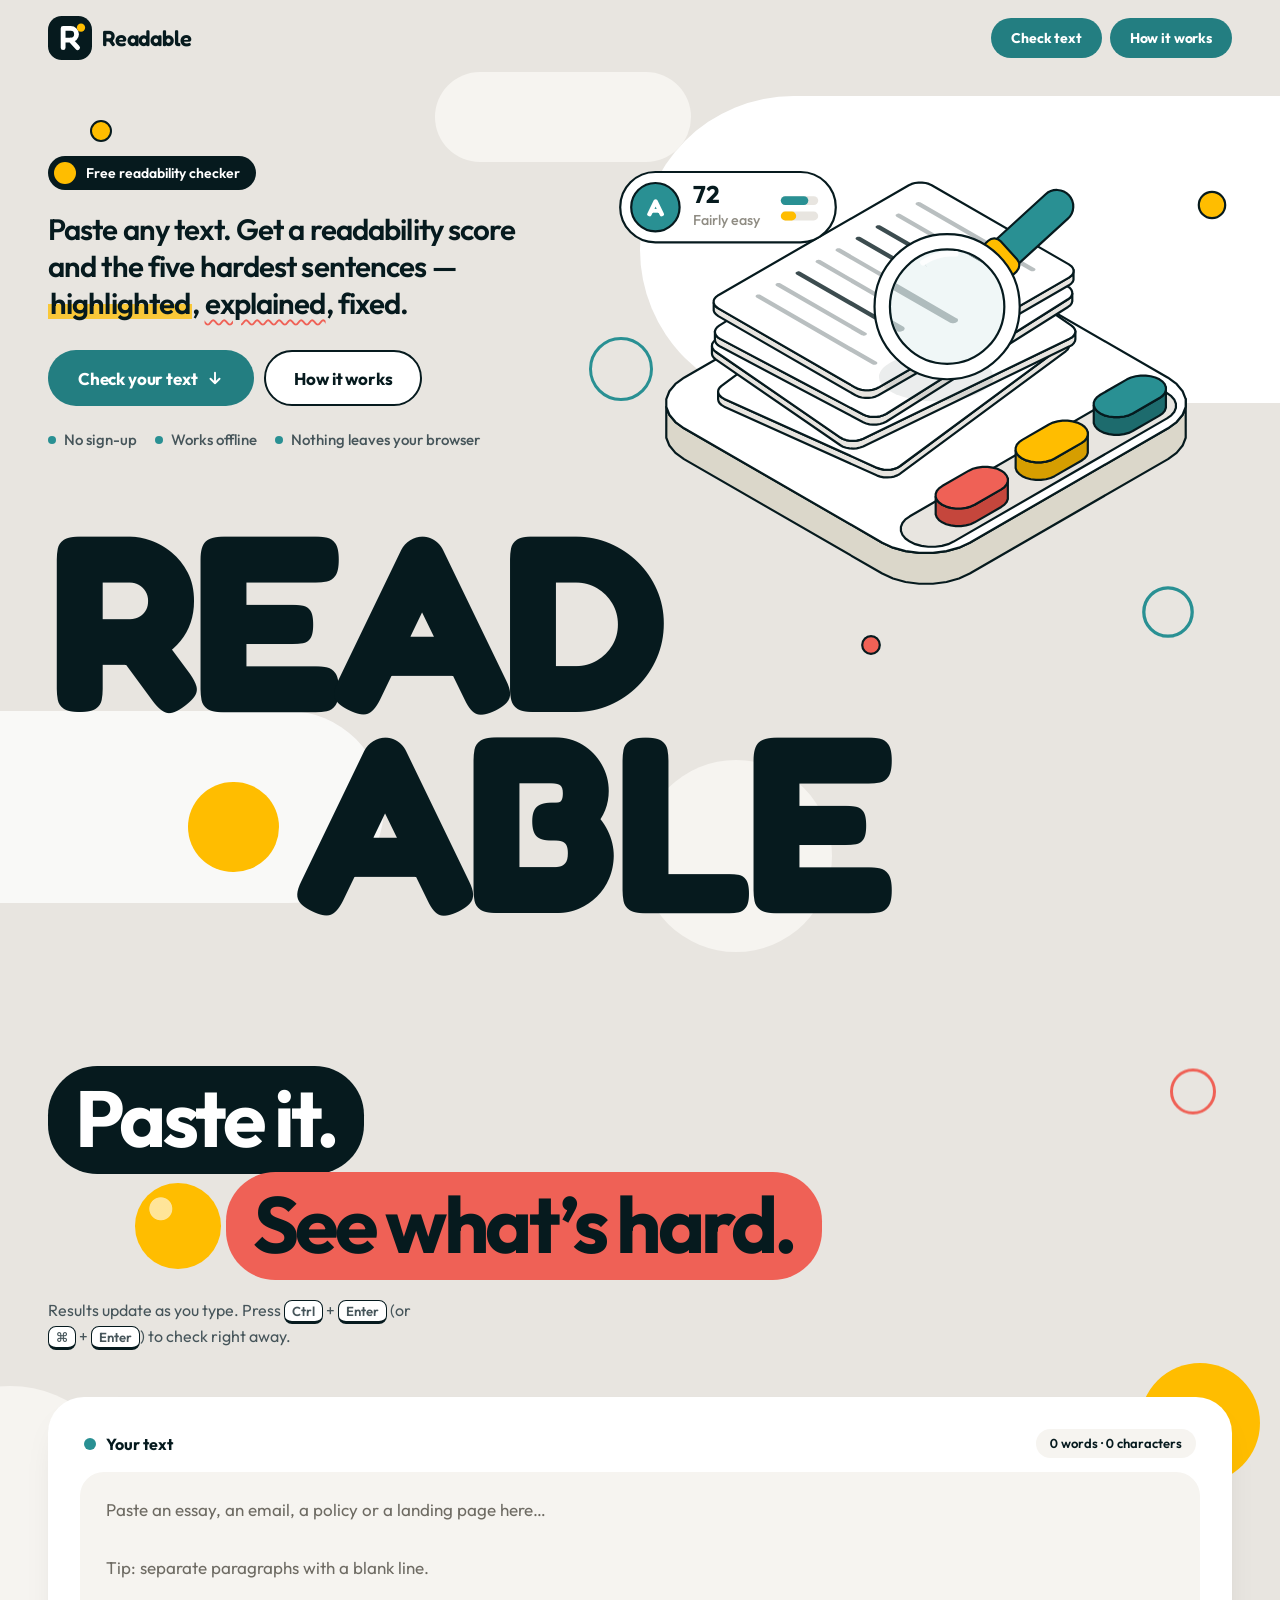
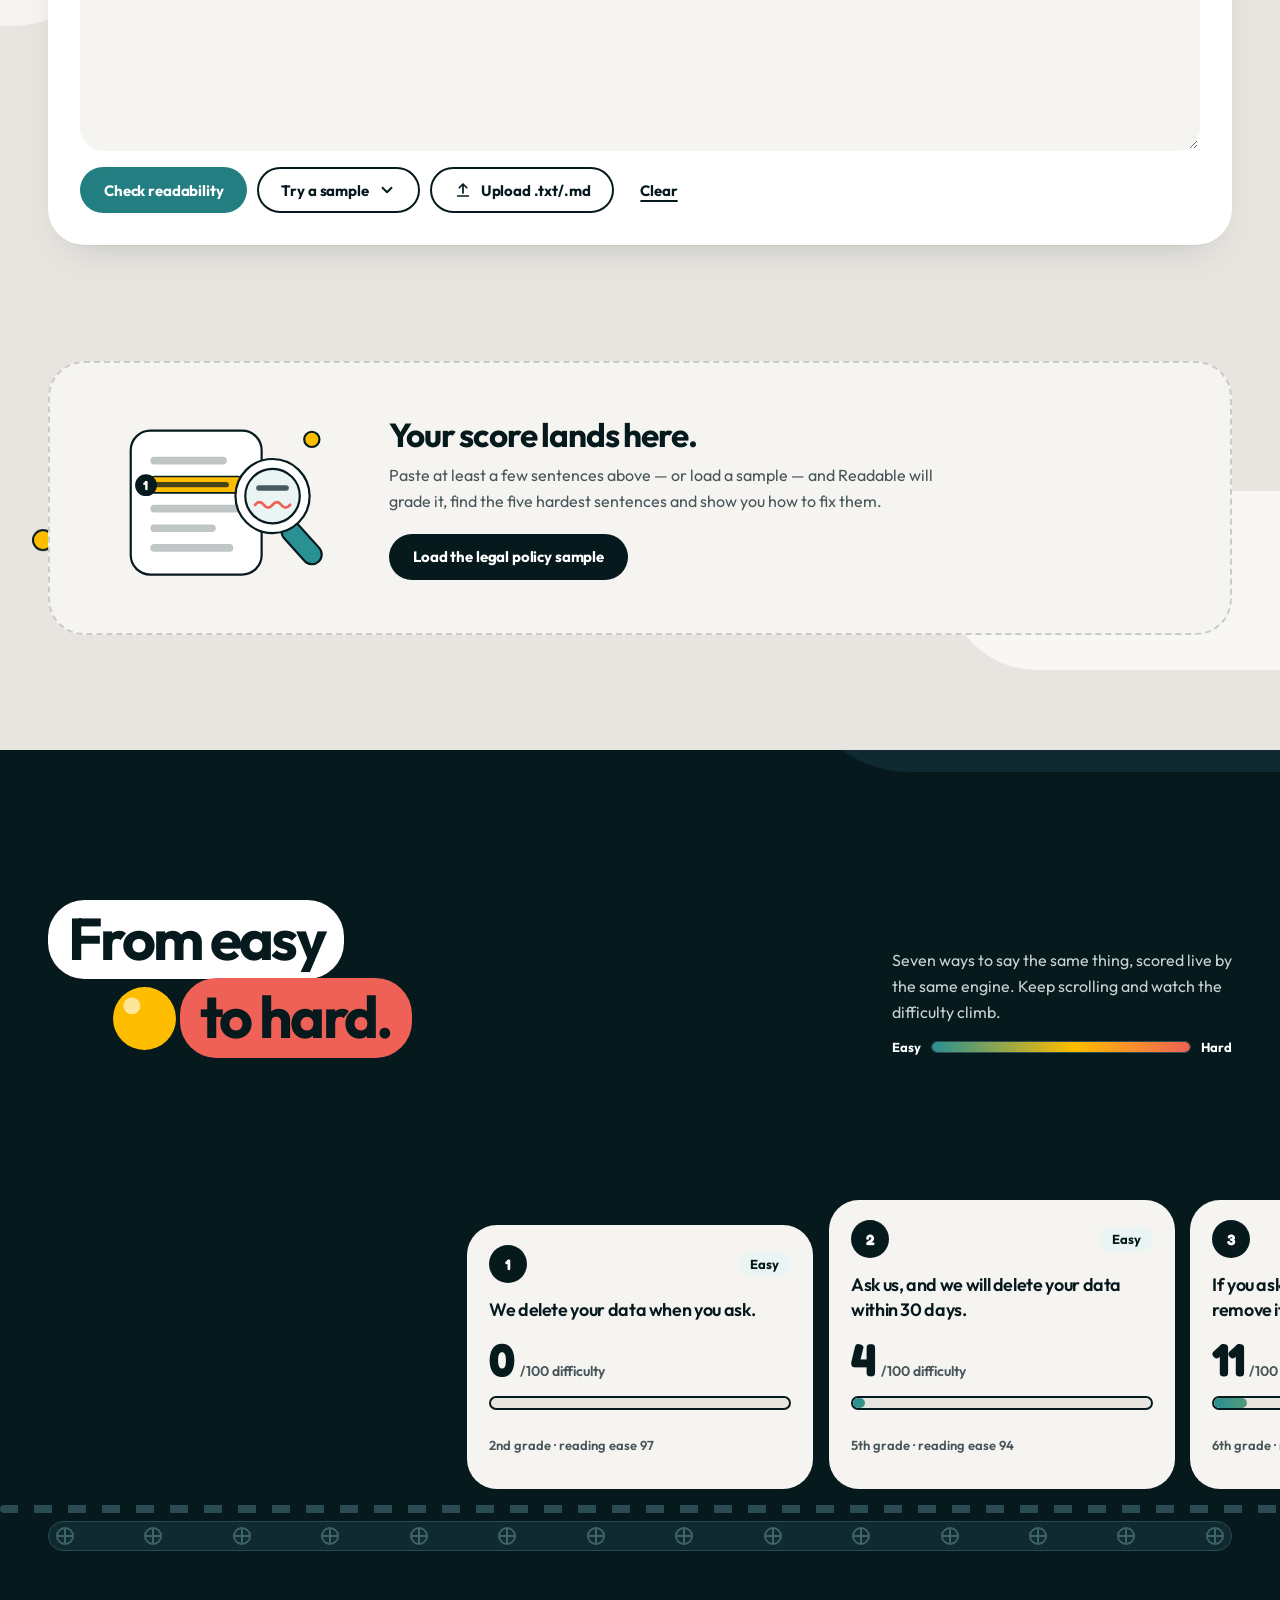
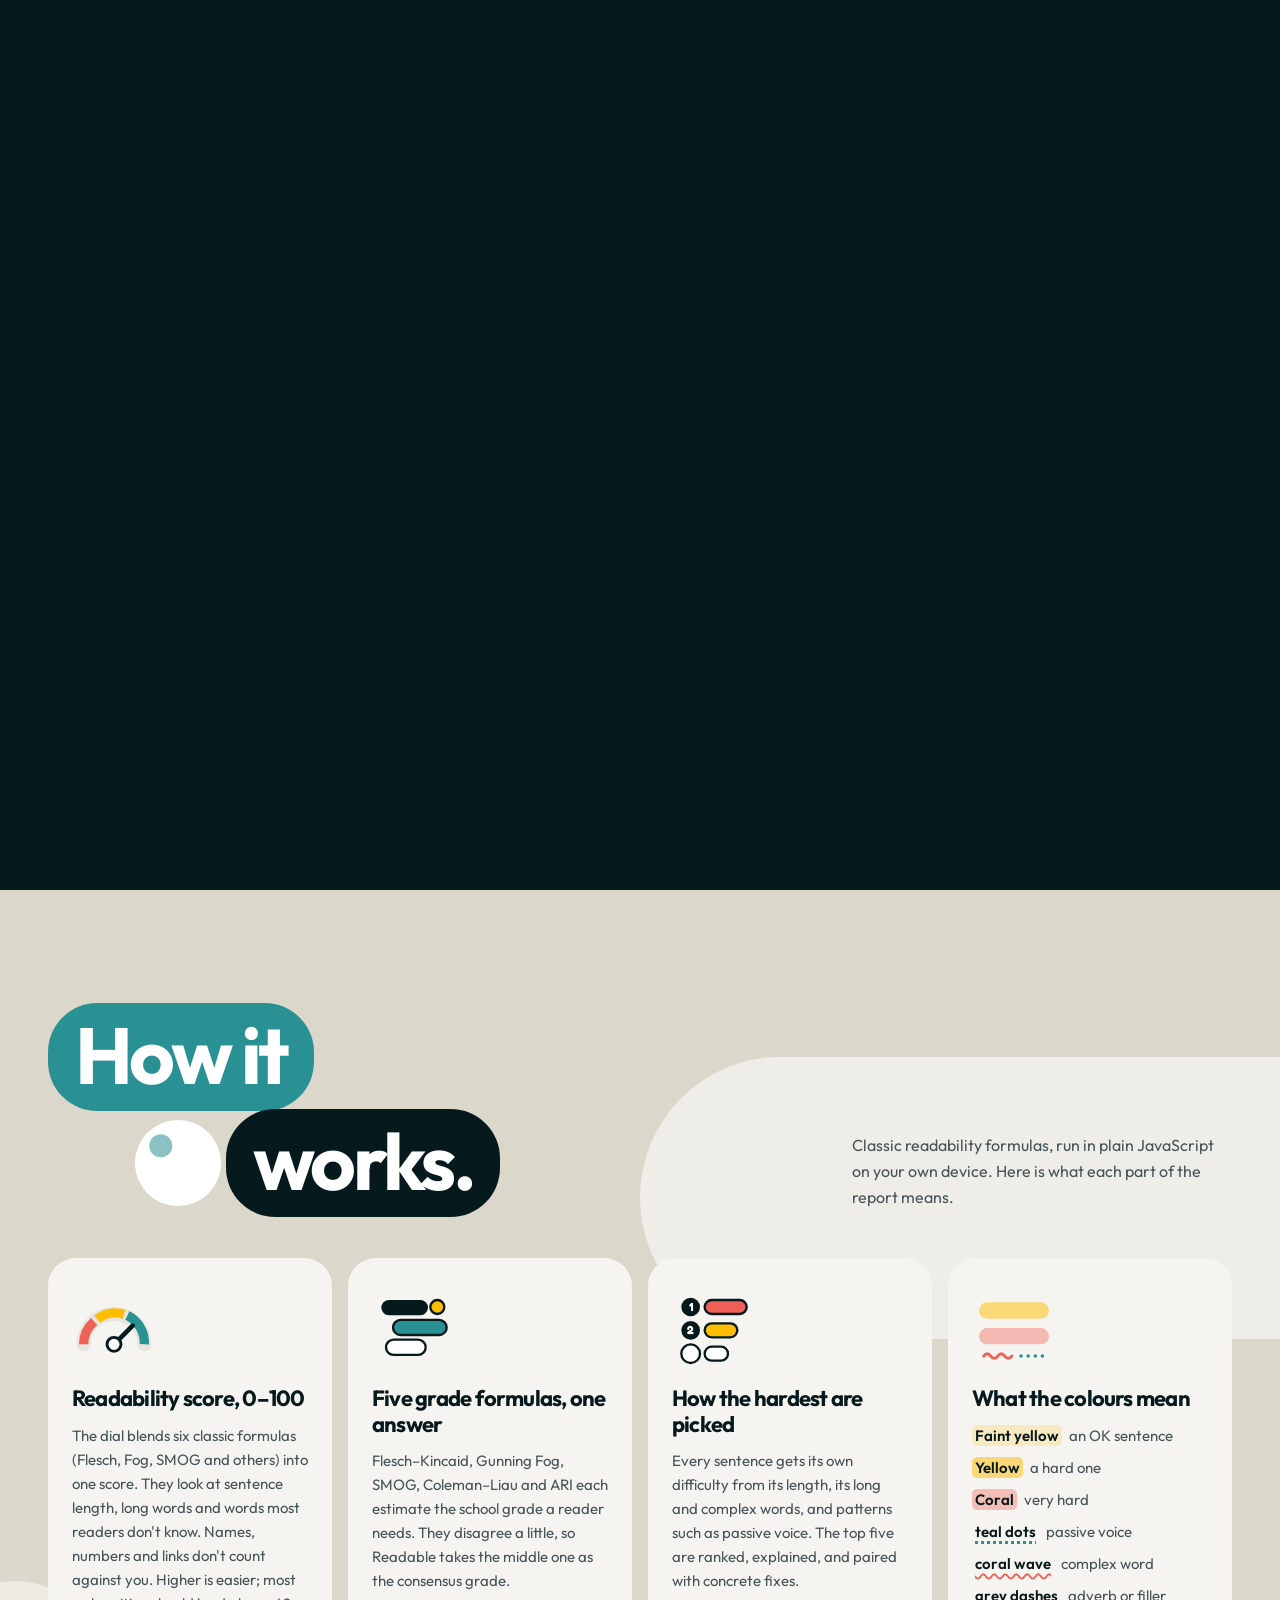
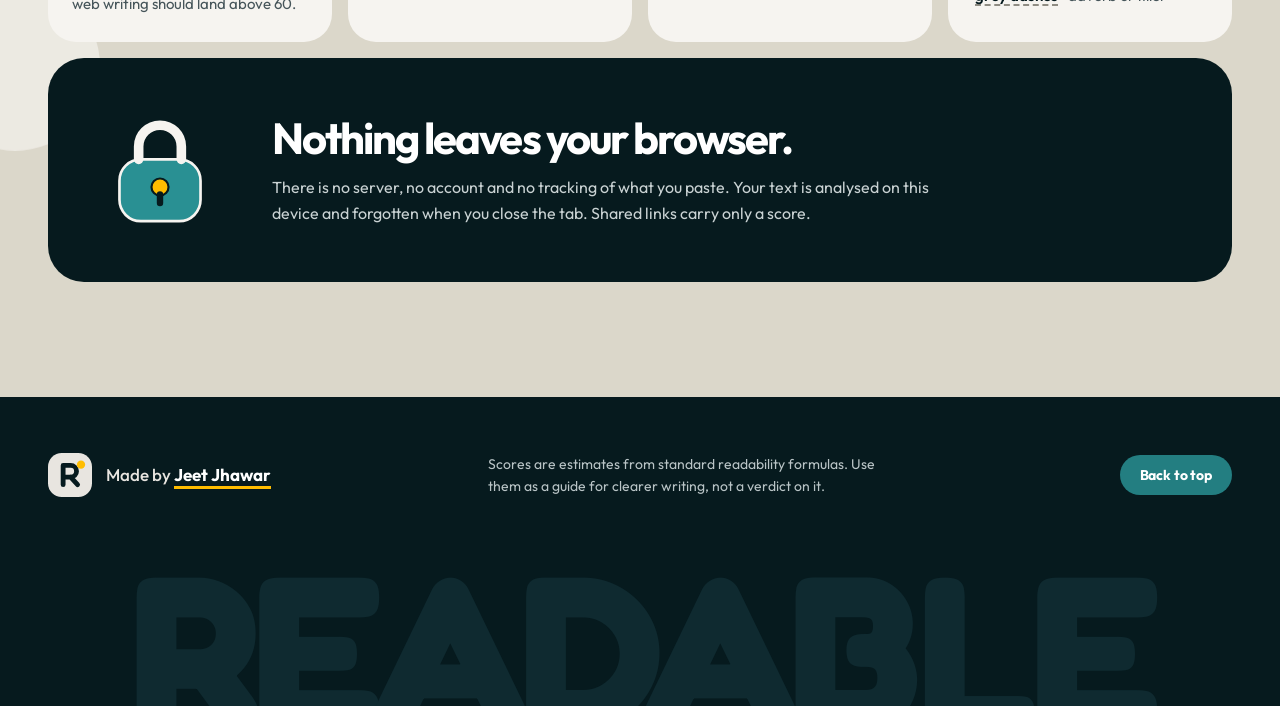
==== commit 7aff6b8c: "Readable v3: smarter engine, cursor and scroll interactions - Engine 3.0.0: only genuinely hard sent" ====
--- a/readability/index.html
+++ b/readability/index.html
@@ -21,14 +21,19 @@
 <link rel="stylesheet" href="styles.css">
 <script>
   document.documentElement.classList.add('js');
-  if (/[?&]static\b/.test(location.search)) document.documentElement.classList.add('static');
+  (function (d) {
+    var st = /[?&]static\b/.test(location.search);
+    var rm = window.matchMedia && matchMedia('(prefers-reduced-motion: reduce)').matches;
+    if (st) d.classList.add('static');
+    if (!st && !rm) d.classList.add('motion');
+  })(document.documentElement);
 </script>
 </head>
 <body>
 <a class="skip-link" href="#editor">Skip to the checker</a>
 
 <header class="site-header" id="siteHeader">
-  <a class="brand" href="#top" aria-label="Readable, back to top">
+  <a class="brand" href="#top" aria-label="Readable, back to top" data-cursor="Top">
     <svg class="brand-mark" viewBox="0 0 64 64" aria-hidden="true" focusable="false">
       <rect width="64" height="64" rx="20" fill="#061A1E"/>
       <path d="M22 46V18h11a8.5 8.5 0 0 1 0 17H22m11 0l10 11" fill="none" stroke="#fff" stroke-width="7" stroke-linecap="round" stroke-linejoin="round"/>
@@ -36,9 +41,13 @@
     </svg>
     <span class="brand-name">Readable</span>
   </a>
+  <div class="scroll-pill" id="scrollPill" aria-hidden="true">
+    <span class="sp-fill"></span>
+    <span class="sp-label" id="spLabel">Start</span>
+  </div>
   <nav class="site-nav" aria-label="Main">
-    <a class="btn btn-teal btn-sm" href="#editor">Check text</a>
-    <a class="btn btn-teal btn-sm" href="#how">How it works</a>
+    <a class="btn btn-teal btn-sm" href="#editor" data-cursor="Check">Check text</a>
+    <a class="btn btn-teal btn-sm" href="#how" data-cursor="Learn">How it works</a>
   </nav>
 </header>
 
@@ -46,7 +55,7 @@
   <div class="share-banner-inner">
     <span class="share-score" id="shareScore">62</span>
     <p><strong>Someone scored <span id="shareScoreText">62</span>/100 on Readable.</strong> <span id="shareScoreLabel"></span> Paste your own text and see how yours compares.</p>
-    <a class="btn btn-yellow btn-sm" href="#editor" id="shareCta">Check mine</a>
+    <a class="btn btn-yellow btn-sm" href="#editor" id="shareCta" data-cursor="Check">Check mine</a>
     <button class="icon-btn" type="button" id="shareClose" aria-label="Dismiss">
       <svg viewBox="0 0 24 24" aria-hidden="true"><path d="M6 6l12 12M18 6L6 18" stroke="currentColor" stroke-width="2.5" stroke-linecap="round"/></svg>
     </button>
@@ -55,7 +64,7 @@
 
 <main id="top">
   <!-- ============ HERO ============ -->
-  <section class="hero" aria-labelledby="heroTitle">
+  <section class="hero" id="hero" aria-labelledby="heroTitle" data-label="Start">
     <div class="hero-bg" aria-hidden="true">
       <span class="shape cap cap-1" data-parallax="0.12"></span>
       <span class="shape cap cap-2" data-parallax="0.06"></span>
@@ -69,77 +78,95 @@
         <p class="tag"><span class="tag-dot" aria-hidden="true"></span>Free readability checker</p>
         <p class="hero-pitch">Paste any text. Get a readability score and the five hardest sentences — <span class="hl-y">highlighted</span>, <span class="hl-u">explained</span>, fixed.</p>
         <div class="hero-cta">
-          <a class="btn btn-teal btn-lg" href="#editor">Check your text
+          <a class="btn btn-teal btn-lg" href="#editor" data-cursor="Check">Check your text
             <svg class="btn-arrow" viewBox="0 0 24 24" aria-hidden="true"><path d="M12 5v14M6 13l6 6 6-6" fill="none" stroke="currentColor" stroke-width="2.5" stroke-linecap="round" stroke-linejoin="round"/></svg>
           </a>
-          <a class="btn btn-white btn-lg" href="#how">How it works</a>
+          <a class="btn btn-white btn-lg" href="#how" data-cursor="Learn">How it works</a>
         </div>
         <ul class="hero-points" aria-label="Highlights">
           <li>No sign-up</li><li>Works offline</li><li>Nothing leaves your browser</li>
         </ul>
       </div>
       <h1 class="wordmark reveal" id="heroTitle" aria-label="Readable">
-        <span class="wm-line" aria-hidden="true">READ</span>
-        <span class="wm-line wm-line-2" aria-hidden="true"><span class="wm-dot"></span>ABLE</span>
+        <span class="wm-line" aria-hidden="true"><span class="wm-l">R</span><span class="wm-l">E</span><span class="wm-l">A</span><span class="wm-l">D</span></span>
+        <span class="wm-line wm-line-2" aria-hidden="true"><span class="wm-dot"></span><span class="wm-l">A</span><span class="wm-l">B</span><span class="wm-l">L</span><span class="wm-l">E</span></span>
       </h1>
       <div class="hero-art reveal" aria-hidden="true">
-        <svg viewBox="0 0 600 520" xmlns="http://www.w3.org/2000/svg" focusable="false">
+        <svg id="heroSvg" viewBox="0 0 600 520" xmlns="http://www.w3.org/2000/svg" focusable="false">
+<defs><clipPath id="lensClip"><circle r="51"/></clipPath></defs>
+<g class="lyr" data-depth="0.25">
 <polygon points="63.9,253.6 66.7,260.7 72.2,267.3 80.0,273.0 260.2,377.0 270.0,381.5 281.4,384.7 293.7,386.3 306.3,386.3 318.6,384.7 330.0,381.5 339.8,377.0 520.0,273.0 527.8,267.3 533.3,260.7 536.1,253.6 536.1,246.4 536.1,274.4 536.1,281.6 533.3,288.7 527.8,295.3 520.0,301.0 339.8,405.0 330.0,409.5 318.6,412.7 306.3,414.3 293.7,414.3 281.4,412.7 270.0,409.5 260.2,405.0 80.0,301.0 72.2,295.3 66.7,288.7 63.9,281.6" fill="#DBD7CA" stroke="#061A1E" stroke-width="2" stroke-linejoin="round"/><polygon points="339.8,377.0 330.0,381.5 318.6,384.7 306.3,386.3 293.7,386.3 281.4,384.7 270.0,381.5 260.2,377.0 80.0,273.0 72.2,267.3 66.7,260.7 63.9,253.6 63.9,246.4 66.7,239.3 72.2,232.7 80.0,227.0 260.2,123.0 270.0,118.5 281.4,115.3 293.7,113.7 306.3,113.7 318.6,115.3 330.0,118.5 339.8,123.0 520.0,227.0 527.8,232.7 533.3,239.3 536.1,246.4 536.1,253.6 533.3,260.7 527.8,267.3 520.0,273.0" fill="#FFFFFF" stroke="#061A1E" stroke-width="2" stroke-linejoin="round"/>
 <polygon points="325.1,376.0 320.2,378.3 314.5,379.9 308.4,380.7 302.0,380.7 295.9,379.9 290.2,378.3 285.3,376.0 285.3,376.0 281.3,373.2 278.6,369.9 277.2,366.3 277.2,362.7 278.6,359.1 281.3,355.8 285.3,353.0 479.3,241.0 484.2,238.7 489.9,237.1 496.0,236.3 502.3,236.3 508.5,237.1 514.2,238.7 519.1,241.0 519.1,241.0 523.0,243.8 525.8,247.1 527.2,250.7 527.2,254.3 525.8,257.9 523.0,261.2 519.1,264.0" fill="#E8E5E0" stroke="#061A1E" stroke-width="2" stroke-linejoin="round"/>
-<polygon points="111.0,252.5 111.4,254.3 112.5,256.1 114.3,257.7 116.6,259.1 255.6,321.8 258.4,322.7 261.5,323.4 264.8,323.5 268.1,323.3 271.1,322.7 273.9,321.6 276.2,320.3 427.0,208.8 428.8,207.2 429.8,205.4 430.1,203.5 430.1,210.5 429.8,212.4 428.8,214.2 427.0,215.8 276.2,327.3 273.9,328.6 271.1,329.7 268.1,330.3 264.8,330.5 261.5,330.4 258.4,329.7 255.6,328.8 116.6,266.1 114.3,264.7 112.5,263.1 111.4,261.3 111.0,259.5" fill="#E8E5E0" stroke="#061A1E" stroke-width="2" stroke-linejoin="round"/><polygon points="276.2,320.3 273.9,321.6 271.1,322.7 268.1,323.3 264.8,323.5 261.5,323.4 258.4,322.7 255.6,321.8 116.6,259.1 114.3,257.7 112.5,256.1 111.4,254.3 111.0,252.5 111.3,250.6 112.4,248.8 114.1,247.2 264.9,135.7 267.2,134.4 270.0,133.3 273.1,132.7 276.3,132.5 279.6,132.6 282.7,133.3 285.5,134.2 424.5,196.9 426.8,198.3 428.6,199.9 429.7,201.7 430.1,203.5 429.8,205.4 428.8,207.2 427.0,208.8" fill="#FFFFFF" stroke="#061A1E" stroke-width="2" stroke-linejoin="round"/>
-<polygon points="105.4,223.7 105.8,225.5 107.0,227.3 108.8,228.9 222.2,306.9 224.5,308.2 227.4,309.2 230.5,309.8 233.8,309.9 237.0,309.7 240.1,309.0 242.9,308.0 430.5,217.0 432.8,215.7 434.5,214.0 435.5,212.2 435.8,210.3 435.8,217.3 435.5,219.2 434.5,221.0 432.8,222.7 430.5,224.0 242.9,315.0 240.1,316.0 237.0,316.7 233.8,316.9 230.5,316.8 227.4,316.2 224.5,315.2 222.2,313.9 108.8,235.9 107.0,234.3 105.8,232.5 105.4,230.7" fill="#E8E5E0" stroke="#061A1E" stroke-width="2" stroke-linejoin="round"/><polygon points="242.9,308.0 240.1,309.0 237.0,309.7 233.8,309.9 230.5,309.8 227.4,309.2 224.5,308.2 222.2,306.9 108.8,228.9 107.0,227.3 105.8,225.5 105.4,223.7 105.6,221.8 106.7,220.0 108.3,218.3 110.6,217.0 298.2,126.0 301.0,125.0 304.1,124.3 307.3,124.1 310.6,124.2 313.7,124.8 316.6,125.8 319.0,127.1 432.3,205.1 434.1,206.7 435.3,208.5 435.8,210.3 435.5,212.2 434.5,214.0 432.8,215.7 430.5,217.0" fill="#FFFFFF" stroke="#061A1E" stroke-width="2" stroke-linejoin="round"/>
-<polygon points="108.1,223.2 108.3,225.1 109.2,226.9 110.7,228.6 112.9,230.0 242.9,298.8 245.6,299.9 248.6,300.7 251.8,301.0 255.1,300.9 258.3,300.4 261.2,299.5 263.7,298.3 429.1,194.0 431.1,192.5 432.4,190.7 433.0,188.8 433.0,195.8 432.4,197.7 431.1,199.5 429.1,201.0 263.7,305.3 261.2,306.5 258.3,307.4 255.1,307.9 251.8,308.0 248.6,307.7 245.6,306.9 242.9,305.8 112.9,237.0 110.7,235.6 109.2,233.9 108.3,232.1 108.1,230.2" fill="#E8E5E0" stroke="#061A1E" stroke-width="2" stroke-linejoin="round"/><polygon points="263.7,298.3 261.2,299.5 258.3,300.4 255.1,300.9 251.8,301.0 248.6,300.7 245.6,299.9 242.9,298.8 112.9,230.0 110.7,228.6 109.2,226.9 108.3,225.1 108.1,223.2 108.7,221.3 110.0,219.5 112.0,218.0 277.4,113.7 279.9,112.5 282.8,111.6 286.0,111.1 289.3,111.0 292.5,111.3 295.6,112.1 298.2,113.2 428.2,182.0 430.4,183.4 432.0,185.1 432.8,186.9 433.0,188.8 432.4,190.7 431.1,192.5 429.1,194.0" fill="#FFFFFF" stroke="#061A1E" stroke-width="2" stroke-linejoin="round"/>
-<polygon points="107.0,210.0 107.7,211.8 109.2,213.5 111.2,215.0 235.9,287.0 238.5,288.2 241.5,289.0 244.7,289.4 248.0,289.4 251.2,289.0 254.1,288.2 256.7,287.0 429.9,187.0 432.0,185.5 433.4,183.8 434.1,182.0 434.1,180.0 434.1,187.0 434.1,189.0 433.4,190.8 432.0,192.5 429.9,194.0 256.7,294.0 254.1,295.2 251.2,296.0 248.0,296.4 244.7,296.4 241.5,296.0 238.5,295.2 235.9,294.0 111.2,222.0 109.2,220.5 107.7,218.8 107.0,217.0" fill="#E8E5E0" stroke="#061A1E" stroke-width="2" stroke-linejoin="round"/><polygon points="256.7,287.0 254.1,288.2 251.2,289.0 248.0,289.4 244.7,289.4 241.5,289.0 238.5,288.2 235.9,287.0 111.2,215.0 109.2,213.5 107.7,211.8 107.0,210.0 107.0,208.0 107.7,206.2 109.2,204.5 111.2,203.0 284.4,103.0 287.0,101.8 289.9,101.0 293.2,100.6 296.4,100.6 299.7,101.0 302.6,101.8 305.2,103.0 429.9,175.0 432.0,176.5 433.4,178.2 434.1,180.0 434.1,182.0 433.4,183.8 432.0,185.5 429.9,187.0" fill="#FFFFFF" stroke="#061A1E" stroke-width="2" stroke-linejoin="round"/>
+</g>
+<g class="lyr" data-depth="0.55" id="heroPages">
+<g class="pg" data-n="1"><polygon points="111.0,252.5 111.4,254.3 112.5,256.1 114.3,257.7 116.6,259.1 255.6,321.8 258.4,322.7 261.5,323.4 264.8,323.5 268.1,323.3 271.1,322.7 273.9,321.6 276.2,320.3 427.0,208.8 428.8,207.2 429.8,205.4 430.1,203.5 430.1,210.5 429.8,212.4 428.8,214.2 427.0,215.8 276.2,327.3 273.9,328.6 271.1,329.7 268.1,330.3 264.8,330.5 261.5,330.4 258.4,329.7 255.6,328.8 116.6,266.1 114.3,264.7 112.5,263.1 111.4,261.3 111.0,259.5" fill="#E8E5E0" stroke="#061A1E" stroke-width="2" stroke-linejoin="round"/><polygon points="276.2,320.3 273.9,321.6 271.1,322.7 268.1,323.3 264.8,323.5 261.5,323.4 258.4,322.7 255.6,321.8 116.6,259.1 114.3,257.7 112.5,256.1 111.4,254.3 111.0,252.5 111.3,250.6 112.4,248.8 114.1,247.2 264.9,135.7 267.2,134.4 270.0,133.3 273.1,132.7 276.3,132.5 279.6,132.6 282.7,133.3 285.5,134.2 424.5,196.9 426.8,198.3 428.6,199.9 429.7,201.7 430.1,203.5 429.8,205.4 428.8,207.2 427.0,208.8" fill="#FFFFFF" stroke="#061A1E" stroke-width="2" stroke-linejoin="round"/></g>
+<g class="pg" data-n="2"><polygon points="105.4,223.7 105.8,225.5 107.0,227.3 108.8,228.9 222.2,306.9 224.5,308.2 227.4,309.2 230.5,309.8 233.8,309.9 237.0,309.7 240.1,309.0 242.9,308.0 430.5,217.0 432.8,215.7 434.5,214.0 435.5,212.2 435.8,210.3 435.8,217.3 435.5,219.2 434.5,221.0 432.8,222.7 430.5,224.0 242.9,315.0 240.1,316.0 237.0,316.7 233.8,316.9 230.5,316.8 227.4,316.2 224.5,315.2 222.2,313.9 108.8,235.9 107.0,234.3 105.8,232.5 105.4,230.7" fill="#E8E5E0" stroke="#061A1E" stroke-width="2" stroke-linejoin="round"/><polygon points="242.9,308.0 240.1,309.0 237.0,309.7 233.8,309.9 230.5,309.8 227.4,309.2 224.5,308.2 222.2,306.9 108.8,228.9 107.0,227.3 105.8,225.5 105.4,223.7 105.6,221.8 106.7,220.0 108.3,218.3 110.6,217.0 298.2,126.0 301.0,125.0 304.1,124.3 307.3,124.1 310.6,124.2 313.7,124.8 316.6,125.8 319.0,127.1 432.3,205.1 434.1,206.7 435.3,208.5 435.8,210.3 435.5,212.2 434.5,214.0 432.8,215.7 430.5,217.0" fill="#FFFFFF" stroke="#061A1E" stroke-width="2" stroke-linejoin="round"/></g>
+<g class="pg" data-n="3"><polygon points="108.1,223.2 108.3,225.1 109.2,226.9 110.7,228.6 112.9,230.0 242.9,298.8 245.6,299.9 248.6,300.7 251.8,301.0 255.1,300.9 258.3,300.4 261.2,299.5 263.7,298.3 429.1,194.0 431.1,192.5 432.4,190.7 433.0,188.8 433.0,195.8 432.4,197.7 431.1,199.5 429.1,201.0 263.7,305.3 261.2,306.5 258.3,307.4 255.1,307.9 251.8,308.0 248.6,307.7 245.6,306.9 242.9,305.8 112.9,237.0 110.7,235.6 109.2,233.9 108.3,232.1 108.1,230.2" fill="#E8E5E0" stroke="#061A1E" stroke-width="2" stroke-linejoin="round"/><polygon points="263.7,298.3 261.2,299.5 258.3,300.4 255.1,300.9 251.8,301.0 248.6,300.7 245.6,299.9 242.9,298.8 112.9,230.0 110.7,228.6 109.2,226.9 108.3,225.1 108.1,223.2 108.7,221.3 110.0,219.5 112.0,218.0 277.4,113.7 279.9,112.5 282.8,111.6 286.0,111.1 289.3,111.0 292.5,111.3 295.6,112.1 298.2,113.2 428.2,182.0 430.4,183.4 432.0,185.1 432.8,186.9 433.0,188.8 432.4,190.7 431.1,192.5 429.1,194.0" fill="#FFFFFF" stroke="#061A1E" stroke-width="2" stroke-linejoin="round"/></g>
+<g class="pg" data-n="4"><polygon points="107.0,210.0 107.7,211.8 109.2,213.5 111.2,215.0 235.9,287.0 238.5,288.2 241.5,289.0 244.7,289.4 248.0,289.4 251.2,289.0 254.1,288.2 256.7,287.0 429.9,187.0 432.0,185.5 433.4,183.8 434.1,182.0 434.1,180.0 434.1,187.0 434.1,189.0 433.4,190.8 432.0,192.5 429.9,194.0 256.7,294.0 254.1,295.2 251.2,296.0 248.0,296.4 244.7,296.4 241.5,296.0 238.5,295.2 235.9,294.0 111.2,222.0 109.2,220.5 107.7,218.8 107.0,217.0" fill="#E8E5E0" stroke="#061A1E" stroke-width="2" stroke-linejoin="round"/>
+<g id="heroText"><polygon points="256.7,287.0 254.1,288.2 251.2,289.0 248.0,289.4 244.7,289.4 241.5,289.0 238.5,288.2 235.9,287.0 111.2,215.0 109.2,213.5 107.7,211.8 107.0,210.0 107.0,208.0 107.7,206.2 109.2,204.5 111.2,203.0 284.4,103.0 287.0,101.8 289.9,101.0 293.2,100.6 296.4,100.6 299.7,101.0 302.6,101.8 305.2,103.0 429.9,175.0 432.0,176.5 433.4,178.2 434.1,180.0 434.1,182.0 433.4,183.8 432.0,185.5 429.9,187.0" fill="#FFFFFF" stroke="#061A1E" stroke-width="2" stroke-linejoin="round"/>
+<g class="tl-g">
 <polygon points="398.7,180.8 398.2,181.0 397.7,181.2 397.1,181.3 396.5,181.3 395.9,181.2 395.3,181.0 394.8,180.8 291.3,121.0 291.0,120.8 290.7,120.5 290.5,120.1 290.5,119.7 290.7,119.4 291.0,119.1 291.3,118.8 291.3,118.8 291.8,118.6 292.4,118.4 293.0,118.3 293.6,118.3 294.2,118.4 294.8,118.6 295.2,118.8 398.7,178.6 399.1,178.8 399.4,179.1 399.5,179.5 399.5,179.9 399.4,180.2 399.1,180.5 398.7,180.8" fill="#061A1E" opacity="0.28"/>
 <polygon points="363.2,181.3 362.7,181.5 362.2,181.7 361.6,181.8 361.0,181.8 360.4,181.7 359.8,181.5 359.3,181.3 273.2,131.6 272.8,131.3 272.5,131.0 272.4,130.6 272.4,130.2 272.5,129.9 272.8,129.6 273.2,129.3 273.2,129.3 273.6,129.1 274.2,128.9 274.8,128.8 275.4,128.8 276.0,128.9 276.6,129.1 277.1,129.3 363.2,179.1 363.6,179.3 363.9,179.6 364.0,180.0 364.0,180.4 363.9,180.7 363.6,181.0 363.2,181.3" fill="#061A1E" opacity="0.28"/>
-<polygon points="374.5,209.0 372.9,209.7 371.0,210.3 369.0,210.5 367.0,210.5 364.9,210.3 363.1,209.7 361.5,209.0 248.0,143.5 246.8,142.6 245.9,141.5 245.4,140.3 245.4,139.2 245.9,138.0 246.8,136.9 248.0,136.0 248.0,136.0 249.6,135.3 251.5,134.7 253.5,134.5 255.6,134.5 257.6,134.7 259.4,135.3 261.0,136.0 374.5,201.5 375.8,202.4 376.7,203.5 377.1,204.7 377.1,205.8 376.7,207.0 375.8,208.1 374.5,209.0" fill="#FFBD00" stroke="#061A1E" stroke-width="1.5" stroke-linejoin="round"/>
-<polygon points="367.5,204.8 367.1,205.0 366.5,205.2 365.9,205.3 365.3,205.3 364.7,205.2 364.1,205.0 363.7,204.8 255.0,142.1 254.6,141.8 254.3,141.5 254.2,141.1 254.2,140.7 254.3,140.4 254.6,140.1 255.0,139.8 255.0,139.8 255.4,139.6 256.0,139.4 256.6,139.3 257.2,139.3 257.8,139.4 258.4,139.6 258.9,139.8 367.5,202.6 367.9,202.8 368.2,203.1 368.3,203.5 368.3,203.9 368.2,204.2 367.9,204.5 367.5,204.8" fill="#061A1E" opacity="0.78"/>
-<polygon points="307.8,191.5 306.2,192.2 304.3,192.8 302.3,193.0 300.3,193.0 298.3,192.8 296.4,192.2 294.8,191.5 229.9,154.0 228.6,153.1 227.7,152.0 227.2,150.8 227.2,149.7 227.7,148.5 228.6,147.4 229.9,146.5 229.9,146.5 231.5,145.8 233.3,145.2 235.3,145.0 237.4,145.0 239.4,145.2 241.2,145.8 242.8,146.5 307.8,184.0 309.1,184.9 310.0,186.0 310.4,187.2 310.4,188.3 310.0,189.5 309.1,190.6 307.8,191.5" fill="#FFBD00" stroke="#061A1E" stroke-width="1.5" stroke-linejoin="round"/>
-<polygon points="300.9,187.3 300.4,187.5 299.8,187.7 299.2,187.8 298.6,187.8 298.0,187.7 297.5,187.5 297.0,187.3 236.8,152.6 236.4,152.3 236.1,152.0 236.0,151.6 236.0,151.2 236.1,150.9 236.4,150.6 236.8,150.3 236.8,150.3 237.3,150.1 237.8,149.9 238.4,149.8 239.0,149.8 239.6,149.9 240.2,150.1 240.7,150.3 300.9,185.1 301.3,185.3 301.5,185.6 301.7,186.0 301.7,186.4 301.5,186.7 301.3,187.0 300.9,187.3" fill="#061A1E" opacity="0.78"/>
 <polygon points="324.2,221.8 323.8,222.0 323.2,222.2 322.6,222.3 322.0,222.3 321.4,222.2 320.8,222.0 320.4,221.8 218.6,163.1 218.2,162.8 217.9,162.5 217.8,162.1 217.8,161.7 217.9,161.4 218.2,161.1 218.6,160.8 218.6,160.8 219.1,160.6 219.6,160.4 220.2,160.3 220.9,160.3 221.5,160.4 222.0,160.6 222.5,160.8 324.2,219.6 324.6,219.8 324.9,220.1 325.0,220.5 325.0,220.9 324.9,221.2 324.6,221.5 324.2,221.8" fill="#061A1E" opacity="0.28"/>
 <polygon points="295.7,226.3 295.2,226.5 294.6,226.7 294.0,226.8 293.4,226.8 292.8,226.7 292.3,226.5 291.8,226.3 200.4,173.6 200.0,173.3 199.8,173.0 199.6,172.6 199.6,172.2 199.8,171.9 200.0,171.6 200.4,171.3 200.4,171.3 200.9,171.1 201.4,170.9 202.0,170.8 202.7,170.8 203.3,170.9 203.8,171.1 204.3,171.3 295.7,224.1 296.1,224.3 296.3,224.6 296.5,225.0 296.5,225.4 296.3,225.7 296.1,226.0 295.7,226.3" fill="#061A1E" opacity="0.28"/>
-<polygon points="289.6,244.0 288.0,244.7 286.1,245.3 284.1,245.5 282.1,245.5 280.1,245.3 278.2,244.7 276.6,244.0 175.3,185.5 174.0,184.6 173.1,183.5 172.7,182.3 172.7,181.2 173.1,180.0 174.0,178.9 175.3,178.0 175.3,178.0 176.9,177.3 178.8,176.7 180.8,176.5 182.8,176.5 184.8,176.7 186.7,177.3 188.3,178.0 289.6,236.5 290.9,237.4 291.8,238.5 292.2,239.7 292.2,240.8 291.8,242.0 290.9,243.1 289.6,244.0" fill="#EF6156" stroke="#061A1E" stroke-width="1.5" stroke-linejoin="round"/>
-<polygon points="282.7,239.8 282.2,240.0 281.6,240.2 281.0,240.3 280.4,240.3 279.8,240.2 279.3,240.0 278.8,239.8 182.2,184.1 181.8,183.8 181.6,183.5 181.4,183.1 181.4,182.7 181.6,182.4 181.8,182.1 182.2,181.8 182.2,181.8 182.7,181.6 183.3,181.4 183.9,181.3 184.5,181.3 185.1,181.4 185.6,181.6 186.1,181.8 282.7,237.6 283.1,237.8 283.3,238.1 283.5,238.5 283.5,238.9 283.3,239.2 283.1,239.5 282.7,239.8" fill="#061A1E" opacity="0.78"/>
 <polygon points="245.4,239.3 245.0,239.5 244.4,239.7 243.8,239.8 243.2,239.8 242.6,239.7 242.0,239.5 241.5,239.3 164.0,194.6 163.6,194.3 163.4,194.0 163.2,193.6 163.2,193.2 163.4,192.9 163.6,192.6 164.0,192.3 164.0,192.3 164.5,192.1 165.1,191.9 165.7,191.8 166.3,191.8 166.9,191.9 167.4,192.1 167.9,192.3 245.4,237.1 245.8,237.3 246.1,237.6 246.2,238.0 246.2,238.4 246.1,238.7 245.8,239.0 245.4,239.3" fill="#061A1E" opacity="0.28"/>
 <polygon points="255.0,265.8 254.5,266.0 253.9,266.2 253.3,266.3 252.7,266.3 252.1,266.2 251.6,266.0 251.1,265.8 145.8,205.1 145.5,204.8 145.2,204.5 145.1,204.1 145.1,203.7 145.2,203.4 145.5,203.1 145.8,202.8 145.8,202.8 146.3,202.6 146.9,202.4 147.5,202.3 148.1,202.3 148.7,202.4 149.3,202.6 149.7,202.8 255.0,263.6 255.4,263.8 255.6,264.1 255.8,264.5 255.8,264.9 255.6,265.2 255.4,265.5 255.0,265.8" fill="#061A1E" opacity="0.28"/>
-<circle cx="239.4" cy="131.0" r="11" fill="#061A1E"/><text x="239.4" y="135.6" text-anchor="middle" font-family="Fredoka, Outfit, sans-serif" font-weight="700" font-size="13" fill="#fff">1</text>
-<circle cx="166.6" cy="173.0" r="11" fill="#061A1E"/><text x="166.6" y="177.6" text-anchor="middle" font-family="Fredoka, Outfit, sans-serif" font-weight="700" font-size="13" fill="#fff">2</text>
+</g>
+<polygon class="hlm" points="374.5,209.0 372.9,209.7 371.0,210.3 369.0,210.5 367.0,210.5 364.9,210.3 363.1,209.7 361.5,209.0 248.0,143.5 246.8,142.6 245.9,141.5 245.4,140.3 245.4,139.2 245.9,138.0 246.8,136.9 248.0,136.0 248.0,136.0 249.6,135.3 251.5,134.7 253.5,134.5 255.6,134.5 257.6,134.7 259.4,135.3 261.0,136.0 374.5,201.5 375.8,202.4 376.7,203.5 377.1,204.7 377.1,205.8 376.7,207.0 375.8,208.1 374.5,209.0" fill="#FFBD00" stroke="#061A1E" stroke-width="1.5" stroke-linejoin="round"/>
+<polygon class="hlm" points="307.8,191.5 306.2,192.2 304.3,192.8 302.3,193.0 300.3,193.0 298.3,192.8 296.4,192.2 294.8,191.5 229.9,154.0 228.6,153.1 227.7,152.0 227.2,150.8 227.2,149.7 227.7,148.5 228.6,147.4 229.9,146.5 229.9,146.5 231.5,145.8 233.3,145.2 235.3,145.0 237.4,145.0 239.4,145.2 241.2,145.8 242.8,146.5 307.8,184.0 309.1,184.9 310.0,186.0 310.4,187.2 310.4,188.3 310.0,189.5 309.1,190.6 307.8,191.5" fill="#FFBD00" stroke="#061A1E" stroke-width="1.5" stroke-linejoin="round"/>
+<polygon class="hlm" points="289.6,244.0 288.0,244.7 286.1,245.3 284.1,245.5 282.1,245.5 280.1,245.3 278.2,244.7 276.6,244.0 175.3,185.5 174.0,184.6 173.1,183.5 172.7,182.3 172.7,181.2 173.1,180.0 174.0,178.9 175.3,178.0 175.3,178.0 176.9,177.3 178.8,176.7 180.8,176.5 182.8,176.5 184.8,176.7 186.7,177.3 188.3,178.0 289.6,236.5 290.9,237.4 291.8,238.5 292.2,239.7 292.2,240.8 291.8,242.0 290.9,243.1 289.6,244.0" fill="#EF6156" stroke="#061A1E" stroke-width="1.5" stroke-linejoin="round"/>
+<g class="tl-g">
+<polygon points="367.5,204.8 367.1,205.0 366.5,205.2 365.9,205.3 365.3,205.3 364.7,205.2 364.1,205.0 363.7,204.8 255.0,142.1 254.6,141.8 254.3,141.5 254.2,141.1 254.2,140.7 254.3,140.4 254.6,140.1 255.0,139.8 255.0,139.8 255.4,139.6 256.0,139.4 256.6,139.3 257.2,139.3 257.8,139.4 258.4,139.6 258.9,139.8 367.5,202.6 367.9,202.8 368.2,203.1 368.3,203.5 368.3,203.9 368.2,204.2 367.9,204.5 367.5,204.8" fill="#061A1E" opacity="0.78"/>
+<polygon points="300.9,187.3 300.4,187.5 299.8,187.7 299.2,187.8 298.6,187.8 298.0,187.7 297.5,187.5 297.0,187.3 236.8,152.6 236.4,152.3 236.1,152.0 236.0,151.6 236.0,151.2 236.1,150.9 236.4,150.6 236.8,150.3 236.8,150.3 237.3,150.1 237.8,149.9 238.4,149.8 239.0,149.8 239.6,149.9 240.2,150.1 240.7,150.3 300.9,185.1 301.3,185.3 301.5,185.6 301.7,186.0 301.7,186.4 301.5,186.7 301.3,187.0 300.9,187.3" fill="#061A1E" opacity="0.78"/>
+<polygon points="282.7,239.8 282.2,240.0 281.6,240.2 281.0,240.3 280.4,240.3 279.8,240.2 279.3,240.0 278.8,239.8 182.2,184.1 181.8,183.8 181.6,183.5 181.4,183.1 181.4,182.7 181.6,182.4 181.8,182.1 182.2,181.8 182.2,181.8 182.7,181.6 183.3,181.4 183.9,181.3 184.5,181.3 185.1,181.4 185.6,181.6 186.1,181.8 282.7,237.6 283.1,237.8 283.3,238.1 283.5,238.5 283.5,238.9 283.3,239.2 283.1,239.5 282.7,239.8" fill="#061A1E" opacity="0.78"/>
+</g>
+<g class="rk"><circle cx="239.4" cy="131.0" r="11" fill="#061A1E"/><text x="239.4" y="135.6" text-anchor="middle" font-family="Fredoka, Outfit, sans-serif" font-weight="700" font-size="13" fill="#fff">1</text></g>
+<g class="rk"><circle cx="166.6" cy="173.0" r="11" fill="#061A1E"/><text x="166.6" y="177.6" text-anchor="middle" font-family="Fredoka, Outfit, sans-serif" font-weight="700" font-size="13" fill="#fff">2</text></g>
+</g></g></g>
+<g class="lyr" data-depth="0.8">
 <g class="hero-pill hp1"><polygon points="452.5,252.3 453.6,255.0 455.6,257.4 458.5,259.5 458.5,259.5 462.1,261.2 466.3,262.3 470.9,262.9 475.5,262.9 480.1,262.3 484.3,261.2 487.9,259.5 512.2,245.5 515.1,243.4 517.1,241.0 518.1,238.3 518.1,235.7 518.1,251.7 518.1,254.3 517.1,257.0 515.1,259.4 512.2,261.5 487.9,275.5 484.3,277.2 480.1,278.3 475.5,278.9 470.9,278.9 466.3,278.3 462.1,277.2 458.5,275.5 458.5,275.5 455.6,273.4 453.6,271.0 452.5,268.3" fill="#1D6B6D" stroke="#061A1E" stroke-width="2" stroke-linejoin="round"/><polygon points="487.9,259.5 484.3,261.2 480.1,262.3 475.5,262.9 470.9,262.9 466.3,262.3 462.1,261.2 458.5,259.5 458.5,259.5 455.6,257.4 453.6,255.0 452.5,252.3 452.5,249.7 453.6,247.0 455.6,244.6 458.5,242.5 482.7,228.5 486.4,226.8 490.6,225.7 495.1,225.1 499.8,225.1 504.3,225.7 508.5,226.8 512.2,228.5 512.2,228.5 515.1,230.6 517.1,233.0 518.1,235.7 518.1,238.3 517.1,241.0 515.1,243.4 512.2,245.5" fill="#299093" stroke="#061A1E" stroke-width="2" stroke-linejoin="round"/></g>
 <g class="hero-pill hp2"><polygon points="381.5,293.3 382.5,296.0 384.6,298.4 387.5,300.5 387.5,300.5 391.1,302.2 395.3,303.3 399.9,303.9 404.5,303.9 409.1,303.3 413.3,302.2 416.9,300.5 441.2,286.5 444.1,284.4 446.1,282.0 447.1,279.3 447.1,276.7 447.1,292.7 447.1,295.3 446.1,298.0 444.1,300.4 441.2,302.5 416.9,316.5 413.3,318.2 409.1,319.3 404.5,319.9 399.9,319.9 395.3,319.3 391.1,318.2 387.5,316.5 387.5,316.5 384.6,314.4 382.5,312.0 381.5,309.3" fill="#D69E00" stroke="#061A1E" stroke-width="2" stroke-linejoin="round"/><polygon points="416.9,300.5 413.3,302.2 409.1,303.3 404.5,303.9 399.9,303.9 395.3,303.3 391.1,302.2 387.5,300.5 387.5,300.5 384.6,298.4 382.5,296.0 381.5,293.3 381.5,290.7 382.5,288.0 384.6,285.6 387.5,283.5 411.7,269.5 415.4,267.8 419.6,266.7 424.1,266.1 428.8,266.1 433.3,266.7 437.5,267.8 441.2,269.5 441.2,269.5 444.1,271.6 446.1,274.0 447.1,276.7 447.1,279.3 446.1,282.0 444.1,284.4 441.2,286.5" fill="#FFBD00" stroke="#061A1E" stroke-width="2" stroke-linejoin="round"/></g>
 <g class="hero-pill hp3"><polygon points="308.8,335.3 309.8,338.0 311.8,340.4 314.7,342.5 314.7,342.5 318.4,344.2 322.6,345.3 327.1,345.9 331.8,345.9 336.3,345.3 340.5,344.2 344.2,342.5 368.4,328.5 371.3,326.4 373.3,324.0 374.4,321.3 374.4,318.7 374.4,334.7 374.4,337.3 373.3,340.0 371.3,342.4 368.4,344.5 344.2,358.5 340.5,360.2 336.3,361.3 331.8,361.9 327.1,361.9 322.6,361.3 318.4,360.2 314.7,358.5 314.7,358.5 311.8,356.4 309.8,354.0 308.8,351.3" fill="#C5463C" stroke="#061A1E" stroke-width="2" stroke-linejoin="round"/><polygon points="344.2,342.5 340.5,344.2 336.3,345.3 331.8,345.9 327.1,345.9 322.6,345.3 318.4,344.2 314.7,342.5 314.7,342.5 311.8,340.4 309.8,338.0 308.8,335.3 308.8,332.7 309.8,330.0 311.8,327.6 314.7,325.5 339.0,311.5 342.6,309.8 346.8,308.7 351.4,308.1 356.0,308.1 360.6,308.7 364.8,309.8 368.4,311.5 368.4,311.5 371.3,313.6 373.3,316.0 374.4,318.7 374.4,321.3 373.3,324.0 371.3,326.4 368.4,328.5" fill="#EF6156" stroke="#061A1E" stroke-width="2" stroke-linejoin="round"/></g>
-<g class="hero-mag">
-<ellipse cx="352" cy="214" rx="52" ry="22" fill="#061A1E" opacity="0.08"/>
-<g transform="translate(362 150)">
-<rect x="58" y="-15" width="92" height="30" rx="15" transform="rotate(-38)" fill="#299093" stroke="#061A1E" stroke-width="2"/>
-<rect x="56" y="-19" width="20" height="38" rx="8" transform="rotate(-38)" fill="#FFBD00" stroke="#061A1E" stroke-width="2"/>
-<circle r="66" fill="#FFFFFF" stroke="#061A1E" stroke-width="2"/>
-<circle r="52" fill="#E9F4F3" stroke="#061A1E" stroke-width="2"/>
-<rect x="-36" y="-22" width="72" height="18" rx="9" fill="#FFBD00" stroke="#061A1E" stroke-width="1.5"/>
-<rect x="-28" y="-15" width="50" height="5" rx="2.5" fill="#061A1E" opacity="0.8"/>
-<rect x="-30" y="8" width="60" height="5" rx="2.5" fill="#061A1E" opacity="0.3"/>
-<path d="M-30 24 q5 -6 10 0 t10 0 t10 0 t10 0 t10 0 t10 0" fill="none" stroke="#EF6156" stroke-width="3" stroke-linecap="round"/>
-<path d="M-22 -40 a46 46 0 0 1 30 -8" fill="none" stroke="#FFFFFF" stroke-width="5" stroke-linecap="round" opacity="0.9"/>
-</g>
-</g>
+</g>
+<g class="lyr" data-depth="1.1">
 <g class="hero-badge">
 <rect x="22" y="40" width="196" height="64" rx="32" fill="#FFFFFF" stroke="#061A1E" stroke-width="2"/>
 <circle cx="54" cy="72" r="22" fill="#299093" stroke="#061A1E" stroke-width="2"/>
 <text x="54" y="80" text-anchor="middle" font-family="Fredoka, sans-serif" font-weight="700" font-size="22" fill="#fff">A</text>
-<text x="88" y="68" font-family="Outfit, sans-serif" font-weight="700" font-size="22" fill="#061A1E">72</text>
+<text id="heroScore" x="88" y="68" font-family="Outfit, sans-serif" font-weight="700" font-size="22" fill="#061A1E">72</text>
 <text x="88" y="88" font-family="Outfit, sans-serif" font-weight="500" font-size="13" fill="#8F8C83">Fairly easy</text>
 <rect x="168" y="62" width="34" height="8" rx="4" fill="#E8E5E0"/><rect x="168" y="62" width="25" height="8" rx="4" fill="#299093"/>
 <rect x="168" y="76" width="34" height="8" rx="4" fill="#E8E5E0"/><rect x="168" y="76" width="14" height="8" rx="4" fill="#FFBD00"/>
 </g>
+</g>
+<g class="lyr" data-depth="1.6">
 <circle cx="560" cy="70" r="12" fill="#FFBD00" stroke="#061A1E" stroke-width="2"/>
 <circle cx="250" cy="470" r="8" fill="#EF6156" stroke="#061A1E" stroke-width="2"/>
 <circle cx="520" cy="440" r="22" fill="none" stroke="#299093" stroke-width="3"/>
+</g>
+<g class="hero-mag" id="heroMag" transform="translate(318 176)">
+<ellipse cx="-10" cy="64" rx="52" ry="22" fill="#061A1E" opacity="0.08"/>
+<g class="mag-handle" id="heroHandle">
+<rect x="58" y="-15" width="92" height="30" rx="15" transform="rotate(-38)" fill="#299093" stroke="#061A1E" stroke-width="2"/>
+<rect x="56" y="-19" width="20" height="38" rx="8" transform="rotate(-38)" fill="#FFBD00" stroke="#061A1E" stroke-width="2"/>
+</g>
+<circle r="66" fill="#FFFFFF" stroke="#061A1E" stroke-width="2"/>
+<circle r="52" fill="#E9F4F3"/>
+<g clip-path="url(#lensClip)"><use id="heroLens" href="#heroText" transform="scale(1.7) translate(-318 -176)"/></g>
+<circle r="52" fill="#299093" fill-opacity="0.07" stroke="#061A1E" stroke-width="2"/>
+<path d="M-22 -40 a46 46 0 0 1 30 -8" fill="none" stroke="#FFFFFF" stroke-width="5" stroke-linecap="round" opacity="0.9"/>
+</g>
         </svg>
       </div>
     </div>
   </section>
 
   <!-- ============ EDITOR ============ -->
-  <section class="section editor-section" id="editor" aria-labelledby="editorTitle">
+  <section class="section editor-section" id="editor" aria-labelledby="editorTitle" data-label="Paste">
+    <div class="sec-bg" aria-hidden="true">
+      <span class="shape circ sh-ed1" data-parallax="-0.12"></span>
+      <span class="shape ring sh-ed2" data-parallax="0.18"></span>
+    </div>
     <div class="container">
       <div class="section-head reveal">
         <h2 class="pill-heading" id="editorTitle">
@@ -160,32 +187,36 @@
         </div>
         <p class="sr-only" id="editorHint">Analysis runs automatically as you type. Press Control or Command plus Enter to check immediately.</p>
         <div class="editor-actions">
-          <button class="btn btn-teal" type="button" id="runBtn">Check readability</button>
+          <button class="btn btn-teal" type="button" id="runBtn" data-cursor="Check">Check readability</button>
           <div class="menu-wrap">
-            <button class="btn btn-white" type="button" id="sampleBtn" aria-haspopup="menu" aria-expanded="false" aria-controls="sampleMenu">
+            <button class="btn btn-white" type="button" id="sampleBtn" data-cursor="Pick" aria-haspopup="menu" aria-expanded="false" aria-controls="sampleMenu">
               Try a sample
               <svg class="chev" viewBox="0 0 24 24" aria-hidden="true"><path d="M6 9l6 6 6-6" fill="none" stroke="currentColor" stroke-width="2.5" stroke-linecap="round" stroke-linejoin="round"/></svg>
             </button>
             <ul class="menu" id="sampleMenu" role="menu" aria-labelledby="sampleBtn" hidden>
-              <li role="none"><button type="button" role="menuitem" data-sample="legal"><span class="mi-dot mi-coral" aria-hidden="true"></span>Legal policy<small>Dense</small></button></li>
-              <li role="none"><button type="button" role="menuitem" data-sample="startup"><span class="mi-dot mi-teal" aria-hidden="true"></span>Startup landing page<small>Punchy</small></button></li>
-              <li role="none"><button type="button" role="menuitem" data-sample="essay"><span class="mi-dot mi-yellow" aria-hidden="true"></span>School essay<small>Mixed</small></button></li>
-              <li role="none"><button type="button" role="menuitem" data-sample="email"><span class="mi-dot mi-ink" aria-hidden="true"></span>Cold email<small>Short</small></button></li>
+              <li role="none"><button type="button" role="menuitem" data-sample="legal" data-cursor="Load"><span class="mi-dot mi-coral" aria-hidden="true"></span>Legal policy<small>Dense</small></button></li>
+              <li role="none"><button type="button" role="menuitem" data-sample="startup" data-cursor="Load"><span class="mi-dot mi-teal" aria-hidden="true"></span>Startup landing page<small>Punchy</small></button></li>
+              <li role="none"><button type="button" role="menuitem" data-sample="essay" data-cursor="Load"><span class="mi-dot mi-yellow" aria-hidden="true"></span>School essay<small>Mixed</small></button></li>
+              <li role="none"><button type="button" role="menuitem" data-sample="email" data-cursor="Load"><span class="mi-dot mi-ink" aria-hidden="true"></span>Cold email<small>Short</small></button></li>
             </ul>
           </div>
-          <button class="btn btn-white" type="button" id="uploadBtn">
+          <button class="btn btn-white" type="button" id="uploadBtn" data-cursor="Upload">
             <svg class="btn-ico" viewBox="0 0 24 24" aria-hidden="true"><path d="M12 16V4M7 9l5-5 5 5M5 20h14" fill="none" stroke="currentColor" stroke-width="2.3" stroke-linecap="round" stroke-linejoin="round"/></svg>
             Upload .txt/.md
           </button>
           <input type="file" id="fileInput" accept=".txt,.md,.markdown,text/plain,text/markdown" hidden>
-          <button class="btn btn-ghost" type="button" id="clearBtn">Clear</button>
+          <button class="btn btn-ghost" type="button" id="clearBtn" data-cursor="Clear">Clear</button>
         </div>
       </div>
     </div>
   </section>
 
   <!-- ============ RESULTS ============ -->
-  <section class="section results-section" id="results" aria-labelledby="resultsTitle">
+  <section class="section results-section" id="results" aria-labelledby="resultsTitle" data-label="Results">
+    <div class="sec-bg" aria-hidden="true">
+      <span class="shape cap sh-rs1" data-parallax="0.1"></span>
+      <span class="shape dot-y sh-rs2" data-parallax="-0.2"></span>
+    </div>
     <div class="container">
       <h2 class="sr-only" id="resultsTitle">Your results</h2>
       <div class="sr-only" aria-live="polite" aria-atomic="true" id="liveRegion"></div>
@@ -212,7 +243,7 @@
         <div class="empty-copy">
           <h3>Your score lands here.</h3>
           <p>Paste at least a few sentences above — or load a sample — and Readable will grade it, find the five hardest sentences and show you how to fix them.</p>
-          <button class="btn btn-ink" type="button" id="emptySample">Load the legal policy sample</button>
+          <button class="btn btn-ink" type="button" id="emptySample" data-cursor="Load">Load the legal policy sample</button>
         </div>
       </div>
 
@@ -223,7 +254,7 @@
         </p>
 
         <div class="score-grid">
-          <article class="score-card" aria-labelledby="scoreLabel">
+          <article class="score-card" id="scoreCard" aria-labelledby="scoreLabel" data-tilt>
             <div class="gauge-wrap">
               <svg class="gauge" viewBox="0 0 260 166" aria-hidden="true" focusable="false">
                 <path class="g-track" d="M 30 130 A 100 100 0 0 1 230 130" />
@@ -242,7 +273,8 @@
               <div class="gauge-readout">
                 <span class="gauge-num" id="easeNum">0</span><span class="gauge-of">/100</span>
               </div>
-              <p class="gauge-cap">Flesch reading ease · higher is easier</p>
+              <p class="gauge-cap">Readability score · higher is easier</p>
+              <p class="conf-pill" id="confPill" hidden><span class="conf-dot" aria-hidden="true"></span><span id="confText"></span></p>
             </div>
             <div class="score-info">
               <div class="letter-row">
@@ -252,11 +284,13 @@
                   <h3 class="score-label" id="scoreLabel">—</h3>
                 </div>
               </div>
+              <p class="summary" id="summary" hidden></p>
               <p class="audience" id="audience"></p>
               <div class="score-chips">
                 <span class="chip chip-ink">Consensus <b id="consensusChip">—</b></span>
                 <span class="chip chip-white"><b id="readChip">—</b> to read</span>
                 <span class="chip chip-white"><b id="hardCountChip">0</b> hard sentences</span>
+                <span class="chip chip-white" id="typeChip" hidden>Reads as <b id="typeText"></b></span>
               </div>
             </div>
           </article>
@@ -276,11 +310,11 @@
           <div class="carousel" id="carousel" role="region" aria-roledescription="carousel" aria-label="The hardest sentences">
             <div class="slides" id="slides" aria-live="polite"></div>
             <div class="stepper">
-              <button class="round-btn" type="button" id="prevBtn" aria-label="Previous sentence">
+              <button class="round-btn" type="button" id="prevBtn" aria-label="Previous sentence" data-cursor="Prev">
                 <svg viewBox="0 0 24 24" aria-hidden="true"><path d="M15 6l-6 6 6 6" fill="none" stroke="currentColor" stroke-width="2.6" stroke-linecap="round" stroke-linejoin="round"/></svg>
               </button>
               <div class="progress-dots" id="progressDots" role="group" aria-label="Choose a sentence"></div>
-              <button class="round-btn" type="button" id="nextBtn" aria-label="Next sentence">
+              <button class="round-btn" type="button" id="nextBtn" aria-label="Next sentence" data-cursor="Next">
                 <svg viewBox="0 0 24 24" aria-hidden="true"><path d="M9 6l6 6-6 6" fill="none" stroke="currentColor" stroke-width="2.6" stroke-linecap="round" stroke-linejoin="round"/></svg>
               </button>
             </div>
@@ -296,7 +330,7 @@
             </h2>
             <p class="block-lede">Hover, tap or tab to any underline for an explanation and a fix.</p>
           </div>
-          <div class="hl-card">
+          <div class="hl-card" id="hlCard">
             <div class="filters" role="group" aria-label="Show in your text">
               <button class="filter" type="button" aria-pressed="true" data-filter="hardest"><span class="f-sw sw-rank" aria-hidden="true">1</span>Hardest 5</button>
               <button class="filter" type="button" aria-pressed="true" data-filter="levels"><span class="f-sw sw-levels" aria-hidden="true"></span>All sentence levels</button>
@@ -310,18 +344,19 @@
               <span><i class="lg lg-vhard"></i>Very hard</span>
             </div>
             <div class="hl-view" id="hlView" aria-label="Your text with highlights" role="region" tabindex="-1"></div>
+            <div class="s-chip" id="sChip" aria-hidden="true" hidden></div>
           </div>
         </section>
 
         <!-- Paragraphs + words -->
         <div class="duo">
-          <section class="mini-card" aria-labelledby="heatTitle">
+          <section class="mini-card" aria-labelledby="heatTitle" data-tilt>
             <h3 id="heatTitle">Paragraph heat</h3>
             <p class="mini-lede">One bar per paragraph, width by length, colour by reading ease. Tap one to jump to it.</p>
             <div class="heat" id="heat"></div>
             <div class="heat-scale" aria-hidden="true"><span><i class="lg lg-vhard"></i>Hard</span><span><i class="lg lg-mid"></i>Fair</span><span><i class="lg lg-easy"></i>Easy</span></div>
           </section>
-          <section class="mini-card" aria-labelledby="wordsTitle">
+          <section class="mini-card" aria-labelledby="wordsTitle" data-tilt>
             <h3 id="wordsTitle">Words you use most</h3>
             <p class="mini-lede">Common filler like “the” and “and” is left out.</p>
             <ul class="word-chips" id="words"></ul>
@@ -335,13 +370,13 @@
             <p>Reports are made on your device. Sharing sends only the score — never your text.</p>
           </div>
           <div class="take-actions">
-            <button class="btn btn-teal" type="button" id="copyBtn">
+            <button class="btn btn-teal" type="button" id="copyBtn" data-cursor="Copy">
               <svg class="btn-ico" viewBox="0 0 24 24" aria-hidden="true"><rect x="8" y="8" width="12" height="12" rx="3" fill="none" stroke="currentColor" stroke-width="2.2"/><path d="M16 8V6a2 2 0 0 0-2-2H6a2 2 0 0 0-2 2v8a2 2 0 0 0 2 2h2" fill="none" stroke="currentColor" stroke-width="2.2"/></svg>
               Copy report</button>
-            <button class="btn btn-white" type="button" id="downloadBtn">
+            <button class="btn btn-white" type="button" id="downloadBtn" data-cursor="Save">
               <svg class="btn-ico" viewBox="0 0 24 24" aria-hidden="true"><path d="M12 4v12M7 11l5 5 5-5M5 20h14" fill="none" stroke="currentColor" stroke-width="2.3" stroke-linecap="round" stroke-linejoin="round"/></svg>
               Download report (.txt)</button>
-            <button class="btn btn-yellow" type="button" id="shareBtn">
+            <button class="btn btn-yellow" type="button" id="shareBtn" data-cursor="Share">
               <svg class="btn-ico" viewBox="0 0 24 24" aria-hidden="true"><path d="M10 14a4 4 0 0 0 5.7 0l3-3a4 4 0 0 0-5.7-5.7l-1 1M14 10a4 4 0 0 0-5.7 0l-3 3a4 4 0 0 0 5.7 5.7l1-1" fill="none" stroke="currentColor" stroke-width="2.2" stroke-linecap="round"/></svg>
               Share score</button>
           </div>
@@ -350,9 +385,42 @@
     </div>
   </section>
 
+  <!-- ============ EASY TO HARD CONVEYOR ============ -->
+  <section class="conveyor" id="scale" aria-labelledby="scaleTitle" data-label="Easy → hard">
+    <div class="cv-sticky">
+      <div class="sec-bg" aria-hidden="true">
+        <span class="shape cap cv-cap" data-parallax="-0.08"></span>
+        <span class="shape ring cv-ring" data-parallax="0.16"></span>
+      </div>
+      <div class="container cv-head">
+        <h2 class="pill-heading pill-heading-md reveal" id="scaleTitle">
+          <span class="ph-row"><span class="ph ph-white">From easy</span></span>
+          <span class="ph-row ph-indent"><span class="ph-dot" aria-hidden="true"></span><span class="ph ph-coral">to hard.</span></span>
+        </h2>
+        <div class="cv-side">
+          <p class="block-lede cv-lede">Seven ways to say the same thing, scored live by the same engine. Keep scrolling and watch the difficulty climb.</p>
+          <div class="cv-progress" aria-hidden="true"><span>Easy</span><span class="cv-bar"><i></i></span><span>Hard</span></div>
+        </div>
+      </div>
+      <div class="cv-rail" id="cvRail" data-cursor="Scroll" tabindex="0" role="region" aria-label="Seven example sentences, from easiest to hardest">
+        <ol class="cv-track" id="cvTrack">
+          <li class="cv-card"><p class="cv-text">We delete your data when you ask.</p></li>
+          <li class="cv-card"><p class="cv-text">Ask us, and we will delete your data within 30 days.</p></li>
+          <li class="cv-card"><p class="cv-text">If you ask us to delete your data, we will remove it within 30 days.</p></li>
+          <li class="cv-card"><p class="cv-text">When you send us a written request, we will delete your personal information within a reasonable time.</p></li>
+          <li class="cv-card"><p class="cv-text">Requests for the deletion of personal information will be processed within a reasonable timeframe.</p></li>
+          <li class="cv-card"><p class="cv-text">Personal information that is collected in connection with the Services shall be deleted upon receipt of a written request.</p></li>
+          <li class="cv-card"><p class="cv-text">Notwithstanding the foregoing, deletion of personal information shall be effectuated pursuant to applicable regulatory requirements, subject to verification of the requesting individual’s identity.</p></li>
+        </ol>
+      </div>
+      <div class="cv-belt" aria-hidden="true"><i></i><i></i><i></i><i></i><i></i><i></i><i></i><i></i><i></i><i></i><i></i><i></i><i></i><i></i></div>
+    </div>
+  </section>
+
   <!-- ============ HOW IT WORKS ============ -->
-  <section class="section band-sand how-section" id="how" aria-labelledby="howTitle">
-    <span class="shape cap cap-how" aria-hidden="true"></span>
+  <section class="section band-sand how-section" id="how" aria-labelledby="howTitle" data-label="How it works">
+    <span class="shape cap cap-how" aria-hidden="true" data-parallax="0.1"></span>
+    <span class="shape circ sh-how2" aria-hidden="true" data-parallax="-0.14"></span>
     <div class="container">
       <div class="section-head reveal">
         <h2 class="pill-heading" id="howTitle">
@@ -362,7 +430,7 @@
         <p class="section-lede">Classic readability formulas, run in plain JavaScript on your own device. Here is what each part of the report means.</p>
       </div>
       <div class="how-grid">
-        <article class="how-card reveal">
+        <article class="how-card reveal" data-tilt>
           <svg class="how-ico" viewBox="0 0 72 72" aria-hidden="true" focusable="false">
             <path d="M10 50a26 26 0 0 1 52 0" fill="none" stroke="#E8E5E0" stroke-width="12" stroke-linecap="round"/>
             <path d="M10 50a26 26 0 0 1 9-19.6" fill="none" stroke="#EF6156" stroke-width="8"/>
@@ -371,10 +439,10 @@
             <path d="M36 50L52 34" stroke="#061A1E" stroke-width="4" stroke-linecap="round"/>
             <circle cx="36" cy="50" r="6" fill="#fff" stroke="#061A1E" stroke-width="2.5"/>
           </svg>
-          <h3>Reading ease, 0–100</h3>
-          <p>The Flesch score looks at two things: how many words your sentences have, and how many syllables your words have. Higher is easier. Most web writing should land between 60 and 70; plain-English guidance often aims higher.</p>
+          <h3>Readability score, 0–100</h3>
+          <p>The dial blends six classic formulas (Flesch, Fog, SMOG and others) into one score. They look at sentence length, long words and words most readers don't know. Names, numbers and links don't count against you. Higher is easier; most web writing should land above 60.</p>
         </article>
-        <article class="how-card reveal">
+        <article class="how-card reveal" data-tilt>
           <svg class="how-ico" viewBox="0 0 72 72" aria-hidden="true" focusable="false">
             <rect x="8" y="12" width="40" height="13" rx="6.5" fill="#061A1E"/>
             <rect x="18" y="29" width="46" height="13" rx="6.5" fill="#299093" stroke="#061A1E" stroke-width="2"/>
@@ -384,7 +452,7 @@
           <h3>Five grade formulas, one answer</h3>
           <p>Flesch–Kincaid, Gunning Fog, SMOG, Coleman–Liau and ARI each estimate the school grade a reader needs. They disagree a little, so Readable takes the middle one as the consensus grade.</p>
         </article>
-        <article class="how-card reveal">
+        <article class="how-card reveal" data-tilt>
           <svg class="how-ico" viewBox="0 0 72 72" aria-hidden="true" focusable="false">
             <circle cx="16" cy="18" r="8" fill="#061A1E"/><text x="16" y="21.5" text-anchor="middle" font-family="Fredoka, sans-serif" font-weight="700" font-size="10" fill="#fff">1</text>
             <rect x="28" y="12" width="36" height="12" rx="6" fill="#EF6156" stroke="#061A1E" stroke-width="2"/>
@@ -396,7 +464,7 @@
           <h3>How the hardest are picked</h3>
           <p>Every sentence gets its own difficulty from its length, its long and complex words, and patterns such as passive voice. The top five are ranked, explained, and paired with concrete fixes.</p>
         </article>
-        <article class="how-card reveal">
+        <article class="how-card reveal" data-tilt>
           <svg class="how-ico" viewBox="0 0 72 72" aria-hidden="true" focusable="false">
             <rect x="6" y="14" width="60" height="14" rx="7" fill="#FFBD00" opacity=".5"/>
             <rect x="6" y="36" width="60" height="14" rx="7" fill="#EF6156" opacity=".4"/>
@@ -438,16 +506,20 @@
         <path d="M22 46V18h11a8.5 8.5 0 0 1 0 17H22m11 0l10 11" fill="none" stroke="#061A1E" stroke-width="7" stroke-linecap="round" stroke-linejoin="round"/>
         <circle cx="48" cy="17" r="6" fill="#FFBD00"/>
       </svg>
-      <p>Made by <a href="https://jeetjhawar.github.io/">Jeet Jhawar</a></p>
+      <p>Made by <a href="https://jeetjhawar.github.io/" data-cursor="Open">Jeet Jhawar</a></p>
     </div>
     <p class="footer-note">Scores are estimates from standard readability formulas. Use them as a guide for clearer writing, not a verdict on it.</p>
-    <a class="btn btn-teal btn-sm footer-top" href="#top">Back to top</a>
+    <a class="btn btn-teal btn-sm footer-top" href="#top" data-cursor="Top">Back to top</a>
   </div>
   <div class="footer-mark" aria-hidden="true">READABLE</div>
 </footer>
 
 <div class="popover" id="popover" role="tooltip" hidden></div>
 <div class="toast" id="toast" role="status" aria-live="polite"></div>
+<div class="cursor" id="cursor" aria-hidden="true">
+  <div class="c-follow"><span class="c-ring"></span><span class="c-pill"><span class="c-label" id="cursorLabel"></span></span></div>
+  <div class="c-dot"><i></i></div>
+</div>
 
 <script src="engine.js"></script>
 <script src="app.js"></script>
--- a/readability/styles.css
+++ b/readability/styles.css
@@ -223,7 +223,6 @@
 }
 .hero-art { grid-area: art; align-self: end; justify-self: end; width: 100%; position: relative; z-index: 1; margin: 0 -24px calc(-1 * min(17vw, 250px)) 0; pointer-events: none; }
 .hero-art svg { width: 100%; height: auto; overflow: visible; }
-.hero-mag { animation: float 6s ease-in-out infinite; transform-origin: 362px 150px; }
 .hero-badge { animation: float 7s ease-in-out -2s infinite; }
 .hero-pill { animation: hop 4s var(--ease-out) infinite; }
 .hp2 { animation-delay: -1.3s; }
@@ -264,12 +263,12 @@
 .ph-dot {
   display: inline-block;
   width: 1.08em; height: 1.08em; border-radius: 50%;
-  background: var(--yellow);
+  background: radial-gradient(circle at 30% 30%, rgba(255, 255, 255, .6) 0 13%, transparent 14%), var(--yellow);
   vertical-align: -.2em;
   margin-right: .06em;
 }
-.ph-dot-white { background: var(--white); }
-.ph-dot-ink { background: var(--ink); }
+.ph-dot-white { background: radial-gradient(circle at 30% 30%, rgba(41, 144, 147, .55) 0 13%, transparent 14%), var(--white); }
+.ph-dot-ink { background: radial-gradient(circle at 30% 30%, rgba(255, 189, 0, .8) 0 13%, transparent 14%), var(--ink); }
 
 /* ---------- Editor ---------- */
 .editor-section { padding-top: clamp(40px, 6vw, 80px); }
@@ -649,7 +648,7 @@
 
 /* duo */
 .duo { display: grid; grid-template-columns: minmax(0, 7fr) minmax(0, 5fr); gap: 16px; margin-top: 16px; }
-.mini-card { background: var(--white); border-radius: 32px; padding: clamp(20px, 2.6vw, 32px); box-shadow: var(--shadow); min-width: 0; }
+.mini-card { position: relative; background: var(--white); border-radius: 32px; padding: clamp(20px, 2.6vw, 32px); box-shadow: var(--shadow); min-width: 0; }
 .mini-card h3 { margin: 0 0 6px; font: 700 24px/1.1 var(--sans); letter-spacing: -.035em; }
 .mini-lede { margin: 0 0 18px; color: var(--ink-soft); font-size: 14px; line-height: 21px; }
 .heat { display: flex; gap: 5px; align-items: flex-end; height: 132px; }
@@ -697,6 +696,7 @@
 .cap-how { width: 70vw; height: 22vw; right: -20vw; top: 70px; z-index: -1; opacity: .55; }
 .how-grid { display: grid; grid-template-columns: repeat(4, minmax(0, 1fr)); gap: 16px; }
 .how-card {
+  position: relative;
   background: var(--card); border-radius: 28px; padding: 28px 24px 26px;
   display: flex; flex-direction: column; gap: 12px;
   transition: transform .35s var(--spring);
@@ -763,6 +763,273 @@
   *, *::before, *::after { animation-duration: .01ms !important; animation-iteration-count: 1 !important; transition-duration: .01ms !important; }
   .js .reveal { opacity: 1; transform: none; }
   .shape { transform: none !important; }
+}
+
+/* =========================================================
+   Interaction layer — cursor, scroll progress, hero motion,
+   pill headings, tilt cards, conveyor.
+   Anything that moves sits behind .motion (set in <head> unless
+   ?static or prefers-reduced-motion) or .has-cursor (set by JS
+   on the first real mouse move, never on touch).
+   ========================================================= */
+
+/* section background shapes (parallax) */
+.editor-section, .results-section { isolation: isolate; }
+.sec-bg { position: absolute; inset: 0; z-index: -1; overflow: hidden; pointer-events: none; }
+.sh-ed1 { width: 240px; height: 240px; left: -110px; top: 34%; background: var(--card); }
+.sh-ed2 { width: 46px; height: 46px; right: 5%; top: 18%; border-color: var(--coral); }
+.sh-rs1 { width: 46vw; height: 14vw; max-height: 200px; right: -20vw; top: 26%; opacity: .7; }
+.sh-rs2 { left: 2.5%; top: 58%; }
+.sh-how2 { width: 170px; height: 170px; left: -70px; bottom: 10%; background: var(--card); opacity: .65; z-index: -1; }
+
+/* header scroll-progress pill */
+.scroll-pill {
+  position: absolute; left: 50%; top: 50%;
+  width: 176px; height: 34px; margin: -17px 0 0 -88px;
+  border-radius: var(--r-pill); overflow: hidden;
+  background: var(--white); border: 2px solid var(--ink);
+  opacity: 0; transform: translateY(-8px) scale(.94);
+  transition: opacity .3s, transform .45s var(--spring);
+  pointer-events: none;
+}
+.site-header.is-scrolled .scroll-pill { opacity: 1; transform: none; }
+.sp-fill {
+  position: absolute; inset: 0; border-radius: inherit; background: var(--yellow);
+  transform: translateX(calc((var(--p, 0) - 1) * 100%));
+}
+.sp-label {
+  position: relative; display: grid; place-items: center; height: 100%;
+  padding: 0 14px; font: 700 13px/1 var(--sans); white-space: nowrap; color: var(--ink);
+}
+
+/* wordmark letters react to the pointer */
+.wm-l { display: inline-block; transform-origin: 50% 100%; }
+.motion .wm-l {
+  transform: translate3d(0, calc(var(--f, 0) * -.035em), 0)
+             skewX(calc(var(--sx, 0) * var(--f, 0) * -4deg))
+             scale(calc(1 + var(--f, 0) * .02), calc(1 + var(--f, 0) * .045));
+}
+
+/* hero illustration: depth layers, assembly, magnifier */
+.hero-art { perspective: 1400px; }
+.motion .hero-art svg { will-change: transform; }
+.motion .hero-art:not(.ready) svg { opacity: 0; animation: heroShow 0s 2.5s forwards; }
+@keyframes heroShow { to { opacity: 1; } }
+.hlm {
+  stroke-dasharray: var(--len) var(--len);
+  stroke-dashoffset: calc(var(--len) * (1 - var(--hl-draw, 1)));
+  fill-opacity: var(--hl-fill, 1);
+}
+.tl-g { opacity: var(--lines, 1); }
+.rk { transform-box: fill-box; transform-origin: center; transform: scale(var(--rk, 1)); }
+
+/* custom cursor */
+.cursor { display: none; }
+html.has-cursor .cursor { display: block; }
+.c-dot, .c-follow { position: fixed; left: 0; top: 0; z-index: 300; pointer-events: none; will-change: transform; }
+.c-follow { transition: opacity .2s; }
+.c-dot i {
+  position: absolute; left: -4px; top: -4px; width: 8px; height: 8px; border-radius: 50%;
+  background: var(--ink); transition: transform .3s var(--spring), background-color .2s, opacity .2s;
+}
+.c-ring {
+  position: absolute; left: -19px; top: -19px; width: 38px; height: 38px; border-radius: 50%;
+  border: 1.5px solid var(--ink);
+  transition: transform .45s var(--spring), opacity .25s, border-color .2s, background-color .25s;
+}
+.c-pill {
+  position: absolute; left: 16px; top: 14px;
+  display: inline-flex; align-items: center; gap: 7px;
+  padding: 8px 14px 8px 9px; border-radius: var(--r-pill);
+  background: var(--ink); color: var(--white);
+  font: 700 13px/1 var(--sans); letter-spacing: -.01em; white-space: nowrap;
+  transform-origin: 0 0; transform: scale(.2); opacity: 0;
+  transition: transform .42s var(--spring), opacity .2s, background-color .2s, color .2s;
+}
+.c-pill::before { content: ""; width: 8px; height: 8px; border-radius: 50%; background: var(--yellow); }
+.cursor.is-hover .c-ring { transform: scale(1.5); background: rgba(255, 189, 0, .2); border-color: transparent; }
+.cursor.is-label .c-ring { transform: translate(28px, 24px) scale(.3); opacity: 0; }
+.cursor.is-label .c-pill { transform: none; opacity: 1; }
+.cursor.is-label .c-dot i { transform: scale(.7); }
+.cursor.is-down .c-ring { transform: scale(.7); }
+.cursor.is-down.is-label .c-pill { transform: scale(.9); }
+.cursor.is-dark .c-dot i { background: var(--white); }
+.cursor.is-dark .c-ring { border-color: var(--white); }
+.cursor.is-dark.is-hover .c-ring { background: rgba(255, 255, 255, .16); }
+.cursor.is-dark .c-pill { background: var(--yellow); color: var(--ink); }
+.cursor.is-dark .c-pill::before { background: var(--ink); }
+.cursor.is-blend .c-dot, .cursor.is-blend .c-follow { mix-blend-mode: difference; }
+.cursor.is-blend .c-dot i { background: var(--white); transform: scale(1.6); }
+.cursor.is-blend .c-ring { border-color: var(--white); }
+.cursor.is-native .c-dot i, .cursor.is-native .c-follow,
+.cursor.is-away .c-dot i, .cursor.is-away .c-follow { opacity: 0; }
+/* hide the system pointer only where the follower stands in for it;
+   text fields and the highlighted text keep their normal cursors and caret */
+:where(html.has-cursor) :where(*) { cursor: none; }
+:where(html.has-cursor) :where(textarea, input, select, .hl-view, .hl-view *, .popover, .popover *) { cursor: auto; }
+html.has-cursor :is(a, button, .btn, .heat-bar, .info, label, [role="button"]):not(.hl-view *) { cursor: none; }
+
+/* tilt cards with a moving highlight */
+.sheen {
+  position: absolute; inset: 0; border-radius: inherit; pointer-events: none;
+  opacity: 0; transition: opacity .35s;
+  background: radial-gradient(380px circle at var(--hx, 50%) var(--hy, 50%), rgba(255, 189, 0, .24), rgba(255, 189, 0, 0) 65%);
+  mix-blend-mode: multiply;
+}
+.is-hot > .sheen { opacity: 1; }
+html.has-cursor [data-tilt].is-tilting {
+  transform: perspective(1000px) rotateX(var(--rx, 0deg)) rotateY(var(--ry, 0deg)) translateY(var(--lift, 0px));
+  transition: none !important;
+}
+
+/* pill headings: bands slide in one by one, the dot rolls in */
+.motion .pill-heading.reveal { opacity: 1; transform: none; }
+.motion :is(.reveal .pill-heading, .pill-heading.reveal) .ph-row {
+  opacity: 0; transform: translate3d(-56px, 0, 0);
+  transition: opacity .55s var(--ease-out), transform .95s var(--spring);
+}
+.motion :is(.reveal .pill-heading, .pill-heading.reveal) .ph-row + .ph-row { transition-delay: .16s; }
+.motion :is(.reveal .pill-heading, .pill-heading.reveal) .ph-dot {
+  transform: translateX(-2.6em) rotate(-420deg) scale(.7);
+  transition: transform 1.25s cubic-bezier(.22, 1, .36, 1) .28s;
+}
+.motion :is(.reveal.in .pill-heading, .pill-heading.reveal.in) :is(.ph-row, .ph-dot) { opacity: 1; transform: none; }
+
+/* gauge + metric reveal */
+.g-needle.no-anim { transition: none; }
+.motion .metrics:not(.in) .metric { opacity: 0; transform: translateY(18px) scale(.97); }
+.motion .metrics.in:not(.played) .metric { animation: metricIn .7s var(--spring) backwards; animation-delay: calc(var(--i, 0) * 55ms); }
+@keyframes metricIn { from { opacity: 0; transform: translateY(18px) scale(.97); } }
+
+/* new engine fields */
+.summary {
+  margin: 12px 0 10px; max-width: 36ch;
+  font: 600 clamp(19px, 1.6vw, 22px)/1.4 var(--sans); letter-spacing: -.02em;
+  padding-left: 14px; border-left: 4px solid var(--yellow);
+}
+.conf-pill {
+  display: inline-flex; align-items: center; gap: 8px; margin: 12px 0 0; max-width: 100%;
+  padding: 7px 14px 7px 9px; border-radius: var(--r-pill); background: #FFF1C7;
+  font: 600 13px/1.35 var(--sans); text-align: left;
+}
+.conf-pill.is-low { background: #FDE1DE; }
+.conf-dot { width: 12px; height: 12px; flex: none; border-radius: 50%; background: var(--yellow); border: 2px solid var(--ink); }
+.conf-pill.is-low .conf-dot { background: var(--coral); }
+.try {
+  display: grid; grid-template-columns: auto minmax(0, 1fr); gap: 12px; align-items: baseline;
+  background: var(--teal-tint); border-radius: 22px; padding: 14px 16px; margin-bottom: 14px;
+}
+.try-tag { background: var(--teal-btn); color: var(--white); border-radius: var(--r-pill); padding: 5px 11px; font: 700 12px/16px var(--sans); white-space: nowrap; }
+.try p { margin: 0; font: 600 15px/22px var(--sans); }
+.rank-big.is-clear { background: var(--teal-btn); font-size: clamp(34px, 4vw, 50px); }
+.clear-title { margin: 0 0 8px; font: 700 clamp(24px, 2.4vw, 32px)/1.15 var(--sans); letter-spacing: -.03em; }
+.clear-note { margin: 0; max-width: 60ch; color: var(--ink-soft); font-size: 16px; line-height: 25px; }
+
+/* highlighted text: hover one sentence, the rest step back */
+.hl-card { position: relative; }
+.motion .hl-view .s { transition: background-color .25s, box-shadow .25s, opacity .25s; }
+.hl-view.has-focus .s:not(.is-focus) { opacity: .42; }
+.s-chip {
+  position: absolute; left: 0; top: 0; z-index: 6; pointer-events: none;
+  display: inline-flex; align-items: center; gap: 8px;
+  padding: 6px 12px 6px 7px; border-radius: var(--r-pill);
+  background: var(--ink); color: var(--white);
+  font: 700 12px/1 var(--sans); white-space: nowrap;
+  box-shadow: 0 10px 24px -12px rgba(6, 26, 30, .6);
+}
+.motion .s-chip { animation: pop .16s var(--ease-out); }
+.s-chip i { width: 12px; height: 12px; border-radius: 50%; border: 2px solid var(--white); }
+.s-chip .c-easy { background: var(--teal); } .s-chip .c-ok { background: #FFF1C7; }
+.s-chip .c-hard { background: var(--yellow); } .s-chip .c-very-hard { background: var(--coral); }
+.s-chip b { color: var(--yellow); }
+.s-chip span { white-space: nowrap; }
+
+/* easy → hard conveyor */
+.conveyor {
+  --cv-pad: max(var(--gutter), calc((100vw - 1320px) / 2 + var(--gutter)));
+  --cv-cw: clamp(264px, 27vw, 350px);
+  position: relative; background: var(--ink); color: var(--stone);
+}
+.cv-sticky { position: relative; overflow: hidden; isolation: isolate; padding: clamp(64px, 9vw, 120px) 0; }
+.cv-cap { width: 60vw; height: 18vw; max-height: 260px; right: -22vw; top: 8%; background: #0F2A30; }
+.cv-ring { width: 120px; height: 120px; left: 6%; bottom: 8%; border-color: rgba(41, 144, 147, .55); }
+.cv-head { display: flex; align-items: flex-end; justify-content: space-between; gap: 20px 48px; flex-wrap: wrap; margin-bottom: clamp(22px, 4vh, 44px); }
+.cv-side { display: grid; gap: 16px; max-width: 360px; }
+.cv-lede { color: #C9D2D3; }
+.cv-progress { display: flex; align-items: center; gap: 10px; font: 700 13px/1 var(--sans); color: var(--white); }
+.cv-bar { flex: 1; height: 12px; border-radius: var(--r-pill); background: #0F2A30; border: 1.5px solid #2B4B52; overflow: hidden; }
+.cv-bar i {
+  display: block; height: 100%; border-radius: inherit;
+  background: linear-gradient(90deg, var(--teal), var(--yellow) 55%, var(--coral));
+  transform-origin: left; transform: scaleX(var(--cvp, 1));
+}
+.cv-rail { position: relative; overflow-x: auto; scroll-snap-type: x mandatory; scroll-padding-left: var(--cv-pad); scrollbar-width: thin; border-radius: 8px; }
+.cv-rail:focus-visible { outline-offset: -4px; }
+.cv-track {
+  list-style: none; margin: 0; position: relative;
+  display: flex; align-items: flex-end; gap: 16px; width: max-content;
+  padding: 10px var(--cv-pad) 30px;
+}
+.cv-track::after {
+  content: ""; position: absolute; left: 0; right: 0; bottom: 6px; height: 8px; border-radius: var(--r-pill);
+  background: repeating-linear-gradient(90deg, #2B4B52 0 18px, transparent 18px 34px);
+}
+.cv-card {
+  flex: none; width: var(--cv-cw); min-height: 250px;
+  scroll-snap-align: start;
+  background: var(--card); color: var(--ink);
+  border-radius: 30px; padding: 20px 22px 22px;
+  display: flex; flex-direction: column; gap: 14px;
+  transform-origin: 50% 100%;
+}
+.cv-top { display: flex; align-items: center; justify-content: space-between; gap: 10px; }
+.cv-num { width: 38px; height: 38px; border-radius: 50%; display: grid; place-items: center; background: var(--ink); color: var(--white); font: 700 15px/1 var(--display); }
+.cv-text { margin: 0; flex: 1; font: 600 clamp(17px, 1.4vw, 20px)/1.4 var(--sans); letter-spacing: -.02em; }
+.cv-score { display: flex; align-items: baseline; gap: 6px; }
+.cv-score b { font: 700 46px/1 var(--display); letter-spacing: -.03em; font-variant-numeric: tabular-nums; }
+.cv-score span { font: 600 14px/1 var(--sans); color: var(--ink-soft); }
+.cv-meter { height: 14px; border-radius: var(--r-pill); background: var(--stone); border: 2px solid var(--ink); overflow: hidden; }
+.cv-meter i {
+  display: block; height: 100%; width: var(--d, 0%); border-radius: inherit;
+  background: linear-gradient(90deg, var(--teal), var(--yellow) 55%, var(--coral));
+  background-size: var(--full, 100%) 100%;
+}
+.cv-foot { font: 600 13px/1.3 var(--sans); color: var(--ink-soft); }
+.cv-belt { display: none; }
+.motion .conveyor.is-pinned { height: var(--cv-h, 300vh); }
+.motion .conveyor.is-pinned .cv-sticky {
+  position: sticky; top: 0; height: 100vh; height: 100svh;
+  display: flex; flex-direction: column; justify-content: center;
+  padding: 80px 0 28px;
+}
+.motion .conveyor.is-pinned .cv-rail { overflow: visible; scroll-snap-type: none; }
+.motion .conveyor.is-pinned .cv-track { will-change: transform; padding-left: calc(50% - var(--cv-cw) / 2); padding-right: calc(50% - var(--cv-cw) / 2); }
+.motion .conveyor.is-pinned .cv-card { will-change: transform; }
+.motion .conveyor.is-pinned .cv-meter i { transform-origin: left; transform: scaleX(0); transition: transform 1s var(--ease-out); }
+.motion .conveyor.is-pinned .cv-card.on .cv-meter i { transform: none; }
+.motion .conveyor.is-pinned .cv-belt {
+  display: flex; justify-content: space-between; align-items: center;
+  margin: 2px var(--cv-pad) 0; height: 30px; padding: 0 7px;
+  border-radius: var(--r-pill); background: #0F2A30; border: 1.5px solid #2B4B52;
+}
+.cv-belt i {
+  width: 18px; height: 18px; flex: none; border-radius: 50%; border: 2px solid #3E636A;
+  background:
+    linear-gradient(transparent 42%, #3E636A 42% 58%, transparent 58%),
+    linear-gradient(90deg, transparent 42%, #3E636A 42% 58%, transparent 58%);
+  transform: rotate(var(--spin, 0deg));
+}
+
+@media (max-width: 640px) {
+  .scroll-pill { left: 68px; width: 48px; margin-left: 0; }
+  .sp-label { display: none; }
+  .conveyor { --cv-cw: 78vw; }
+  .cv-card { min-height: 220px; padding: 18px; border-radius: 26px; }
+  .cv-score b { font-size: 38px; }
+  .motion .conveyor.is-pinned .cv-sticky { padding-top: 72px; }
+  .motion .conveyor.is-pinned .cv-lede { display: none; }
+  .cv-side { max-width: none; width: 100%; }
+  .sh-ed1 { width: 140px; height: 140px; left: -80px; }
 }
 
 /* ---------- Responsive ---------- */
@@ -844,4 +1111,5 @@
 
 @media (max-width: 380px) {
   .site-nav .btn-sm { padding: 0 12px; }
-}
+  .scroll-pill { width: 34px; }
+}
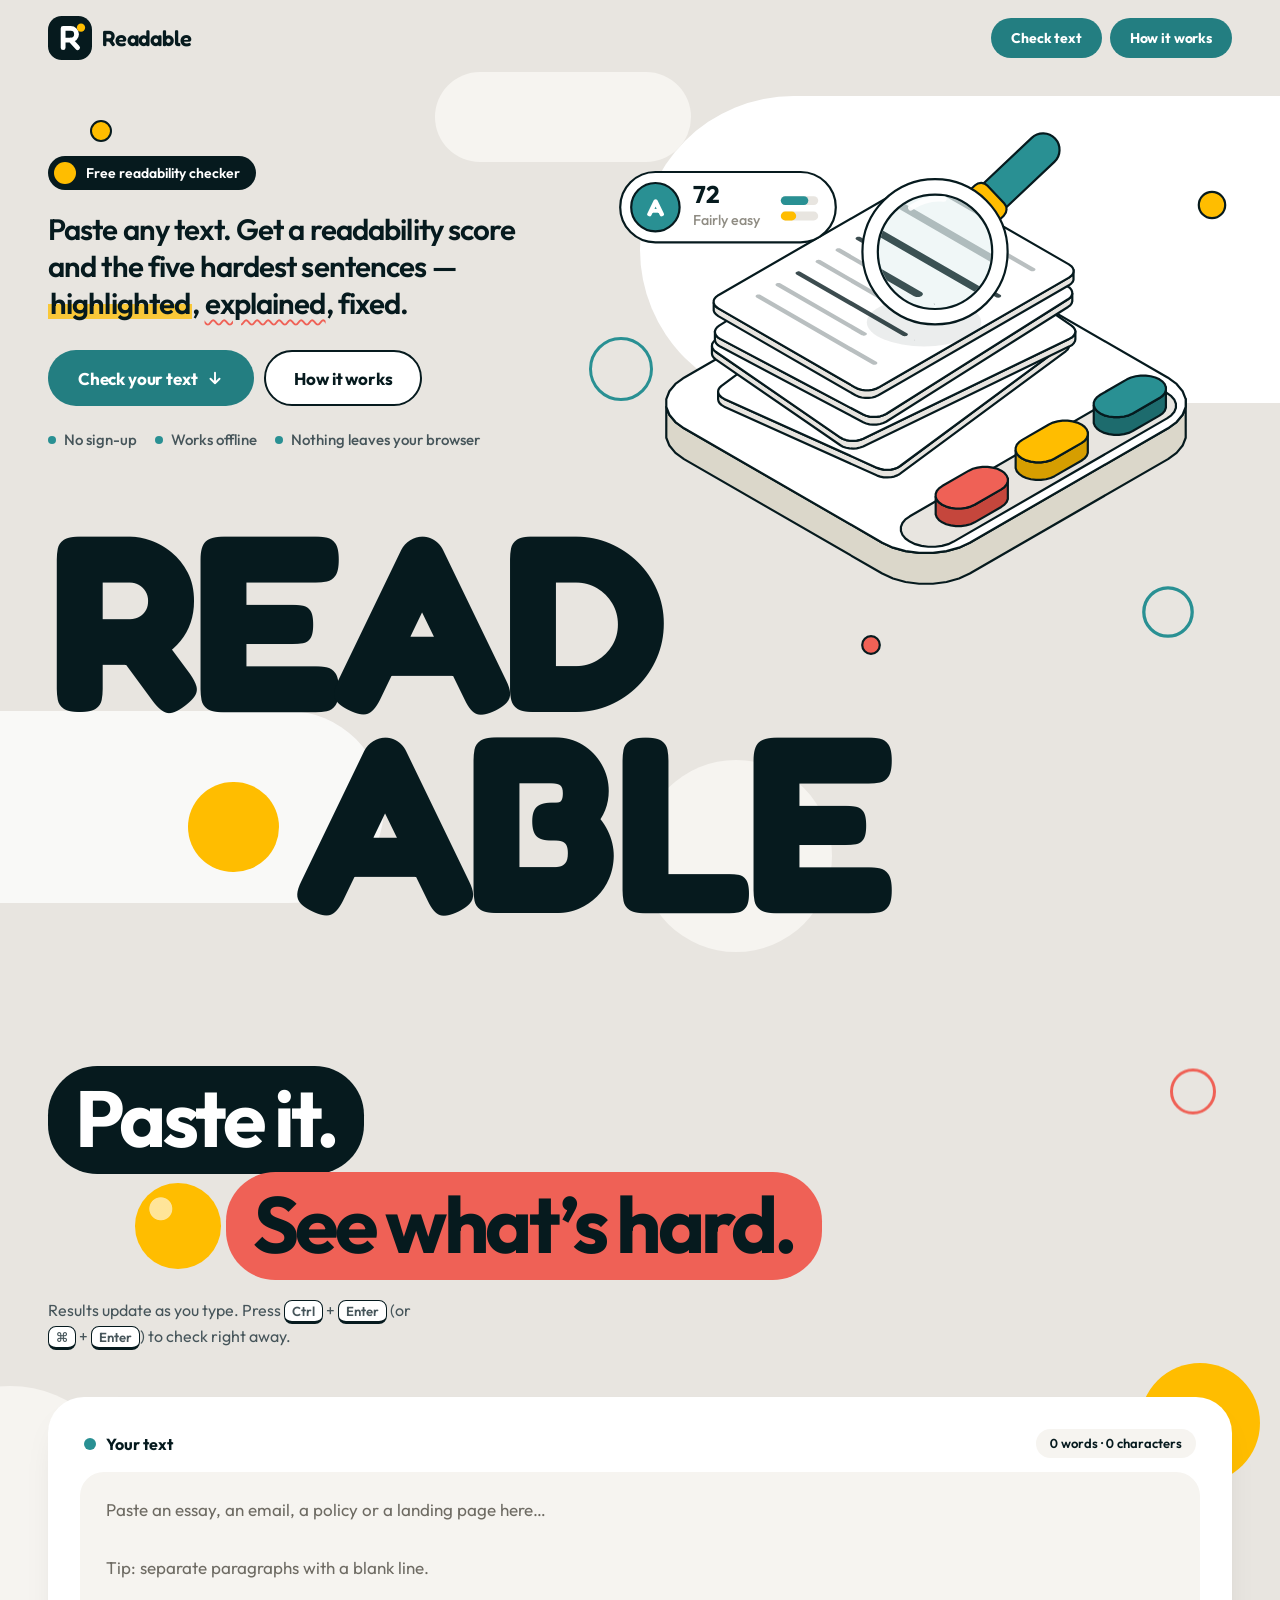
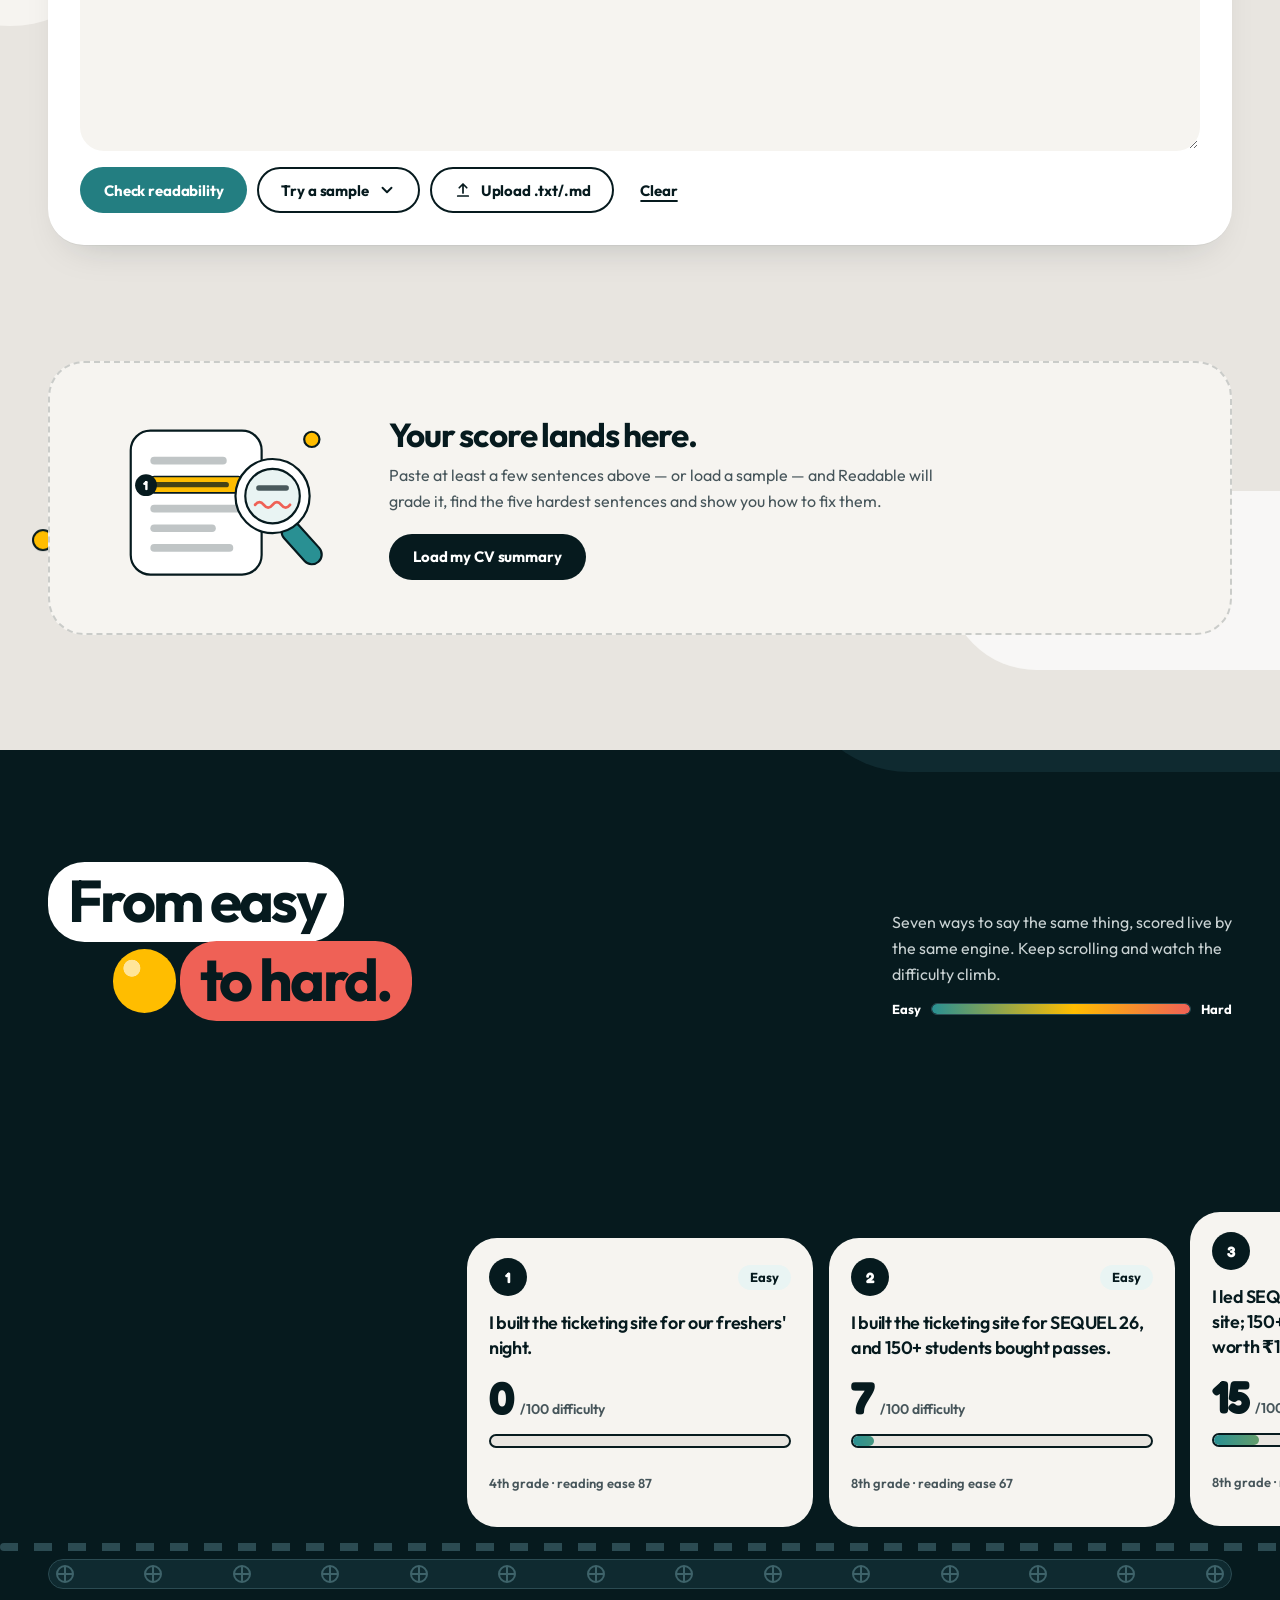
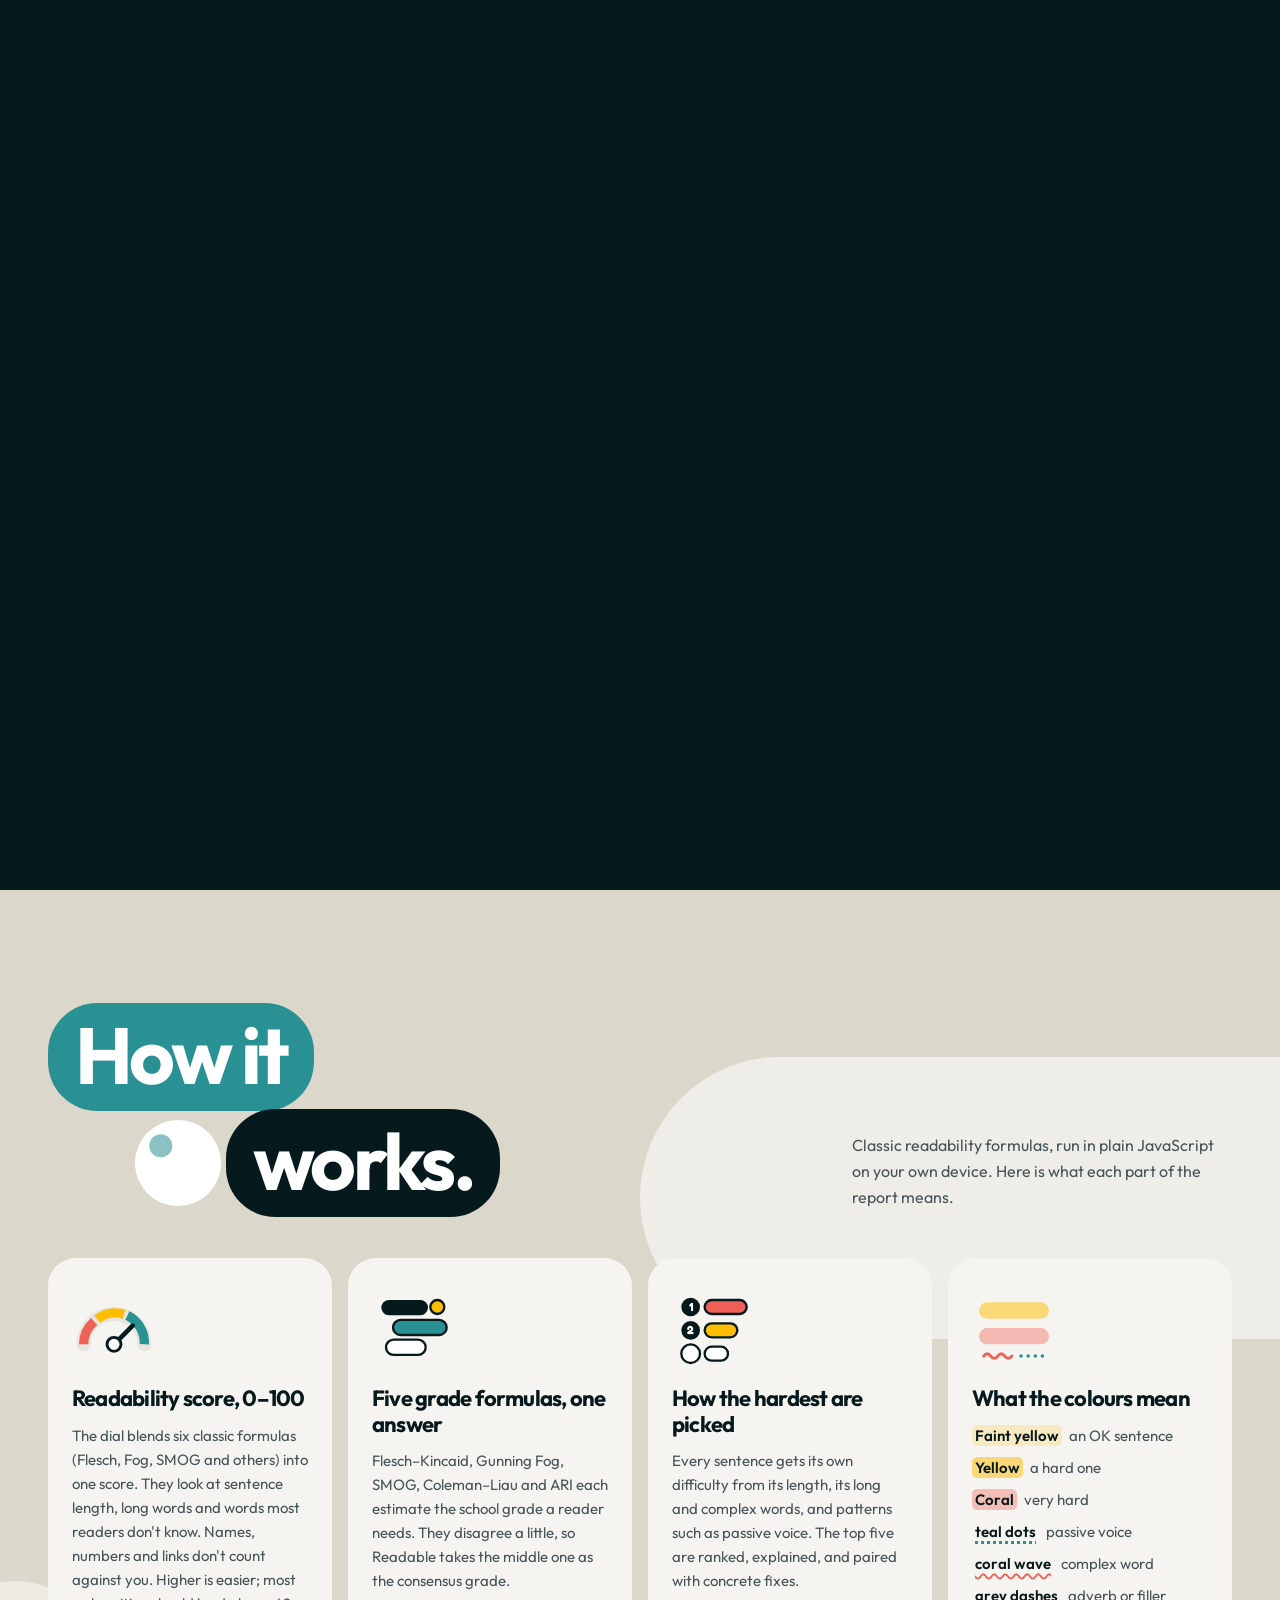
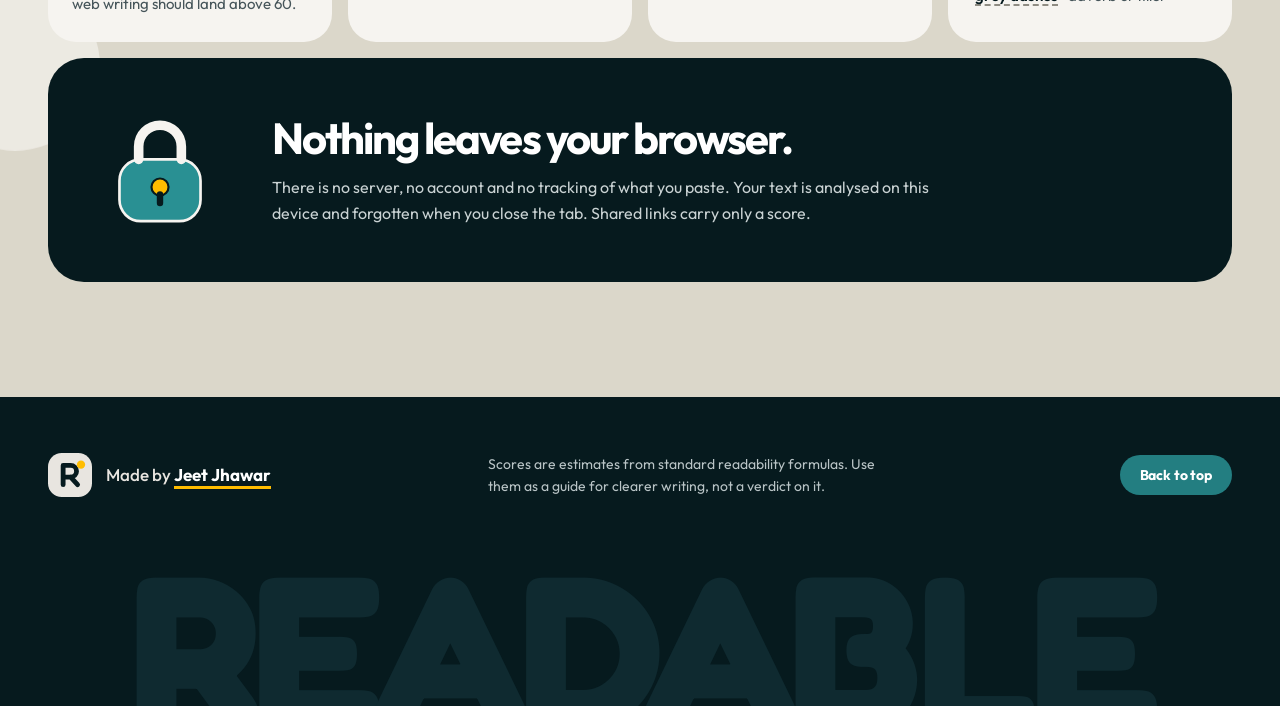
==== commit dcc7e863: "Readable: calmer cursor, samples from Jeet's CV and skills - Native cursor again: custom follower, m" ====
--- a/readability/index.html
+++ b/readability/index.html
@@ -18,7 +18,7 @@
 <link rel="preconnect" href="https://fonts.googleapis.com">
 <link rel="preconnect" href="https://fonts.gstatic.com" crossorigin>
 <link href="https://fonts.googleapis.com/css2?family=Fredoka:wght@600;700&family=Outfit:wght@400;500;600;700;800&display=swap" rel="stylesheet">
-<link rel="stylesheet" href="styles.css">
+<link rel="stylesheet" href="styles.css?v=4">
 <script>
   document.documentElement.classList.add('js');
   (function (d) {
@@ -194,10 +194,10 @@
               <svg class="chev" viewBox="0 0 24 24" aria-hidden="true"><path d="M6 9l6 6 6-6" fill="none" stroke="currentColor" stroke-width="2.5" stroke-linecap="round" stroke-linejoin="round"/></svg>
             </button>
             <ul class="menu" id="sampleMenu" role="menu" aria-labelledby="sampleBtn" hidden>
-              <li role="none"><button type="button" role="menuitem" data-sample="legal" data-cursor="Load"><span class="mi-dot mi-coral" aria-hidden="true"></span>Legal policy<small>Dense</small></button></li>
-              <li role="none"><button type="button" role="menuitem" data-sample="startup" data-cursor="Load"><span class="mi-dot mi-teal" aria-hidden="true"></span>Startup landing page<small>Punchy</small></button></li>
-              <li role="none"><button type="button" role="menuitem" data-sample="essay" data-cursor="Load"><span class="mi-dot mi-yellow" aria-hidden="true"></span>School essay<small>Mixed</small></button></li>
-              <li role="none"><button type="button" role="menuitem" data-sample="email" data-cursor="Load"><span class="mi-dot mi-ink" aria-hidden="true"></span>Cold email<small>Short</small></button></li>
+              <li role="none"><button type="button" role="menuitem" data-sample="cv" data-cursor="Load"><span class="mi-dot mi-teal" aria-hidden="true"></span>My CV summary<small>Clear</small></button></li>
+              <li role="none"><button type="button" role="menuitem" data-sample="council" data-cursor="Load"><span class="mi-dot mi-yellow" aria-hidden="true"></span>Students' Council app<small>Project</small></button></li>
+              <li role="none"><button type="button" role="menuitem" data-sample="skills" data-cursor="Load"><span class="mi-dot mi-ink" aria-hidden="true"></span>My skills<small>List</small></button></li>
+              <li role="none"><button type="button" role="menuitem" data-sample="wordy" data-cursor="Load"><span class="mi-dot mi-coral" aria-hidden="true"></span>Wordy CV draft<small>Dense</small></button></li>
             </ul>
           </div>
           <button class="btn btn-white" type="button" id="uploadBtn" data-cursor="Upload">
@@ -243,7 +243,7 @@
         <div class="empty-copy">
           <h3>Your score lands here.</h3>
           <p>Paste at least a few sentences above — or load a sample — and Readable will grade it, find the five hardest sentences and show you how to fix them.</p>
-          <button class="btn btn-ink" type="button" id="emptySample" data-cursor="Load">Load the legal policy sample</button>
+          <button class="btn btn-ink" type="button" id="emptySample" data-cursor="Load">Load my CV summary</button>
         </div>
       </div>
 
@@ -404,13 +404,13 @@
       </div>
       <div class="cv-rail" id="cvRail" data-cursor="Scroll" tabindex="0" role="region" aria-label="Seven example sentences, from easiest to hardest">
         <ol class="cv-track" id="cvTrack">
-          <li class="cv-card"><p class="cv-text">We delete your data when you ask.</p></li>
-          <li class="cv-card"><p class="cv-text">Ask us, and we will delete your data within 30 days.</p></li>
-          <li class="cv-card"><p class="cv-text">If you ask us to delete your data, we will remove it within 30 days.</p></li>
-          <li class="cv-card"><p class="cv-text">When you send us a written request, we will delete your personal information within a reasonable time.</p></li>
-          <li class="cv-card"><p class="cv-text">Requests for the deletion of personal information will be processed within a reasonable timeframe.</p></li>
-          <li class="cv-card"><p class="cv-text">Personal information that is collected in connection with the Services shall be deleted upon receipt of a written request.</p></li>
-          <li class="cv-card"><p class="cv-text">Notwithstanding the foregoing, deletion of personal information shall be effectuated pursuant to applicable regulatory requirements, subject to verification of the requesting individual’s identity.</p></li>
+          <li class="cv-card"><p class="cv-text">I built the ticketing site for our freshers' night.</p></li>
+          <li class="cv-card"><p class="cv-text">I built the ticketing site for SEQUEL 26, and 150+ students bought passes.</p></li>
+          <li class="cv-card"><p class="cv-text">I led SEQUEL 26 and built its ticketing site; 150+ students bought passes worth ₹1.67 lakh.</p></li>
+          <li class="cv-card"><p class="cv-text">As overall lead of SEQUEL 26, I built a QR-pass ticketing site that sold ₹1.67 lakh in passes to over 150 students.</p></li>
+          <li class="cv-card"><p class="cv-text">As overall lead, I was responsible for the development of a ticketing system that facilitated pass purchases by over 150 students.</p></li>
+          <li class="cv-card"><p class="cv-text">A comprehensive ticketing infrastructure was conceptualised and operationalised by me, facilitating the procurement of passes by in excess of 150 students.</p></li>
+          <li class="cv-card"><p class="cv-text">In my capacity as overall lead, I was entrusted with conceptualising and subsequently operationalising a comprehensive ticketing infrastructure, thereby facilitating the procurement of passes by upwards of 150 students and generating revenues amounting to approximately ₹1.67 lakh.</p></li>
         </ol>
       </div>
       <div class="cv-belt" aria-hidden="true"><i></i><i></i><i></i><i></i><i></i><i></i><i></i><i></i><i></i><i></i><i></i><i></i><i></i><i></i></div>
@@ -521,7 +521,7 @@
   <div class="c-dot"><i></i></div>
 </div>
 
-<script src="engine.js"></script>
-<script src="app.js"></script>
+<script src="engine.js?v=4"></script>
+<script src="app.js?v=4"></script>
 </body>
 </html>
--- a/readability/styles.css
+++ b/readability/styles.css
@@ -825,7 +825,7 @@
 
 /* custom cursor */
 .cursor { display: none; }
-html.has-cursor .cursor { display: block; }
+/* custom cursor retired (Oct 2026): the native cursor reads as more professional */
 .c-dot, .c-follow { position: fixed; left: 0; top: 0; z-index: 300; pointer-events: none; will-change: transform; }
 .c-follow { transition: opacity .2s; }
 .c-dot i {
@@ -865,9 +865,7 @@
 .cursor.is-away .c-dot i, .cursor.is-away .c-follow { opacity: 0; }
 /* hide the system pointer only where the follower stands in for it;
    text fields and the highlighted text keep their normal cursors and caret */
-:where(html.has-cursor) :where(*) { cursor: none; }
 :where(html.has-cursor) :where(textarea, input, select, .hl-view, .hl-view *, .popover, .popover *) { cursor: auto; }
-html.has-cursor :is(a, button, .btn, .heat-bar, .info, label, [role="button"]):not(.hl-view *) { cursor: none; }
 
 /* tilt cards with a moving highlight */
 .sheen {
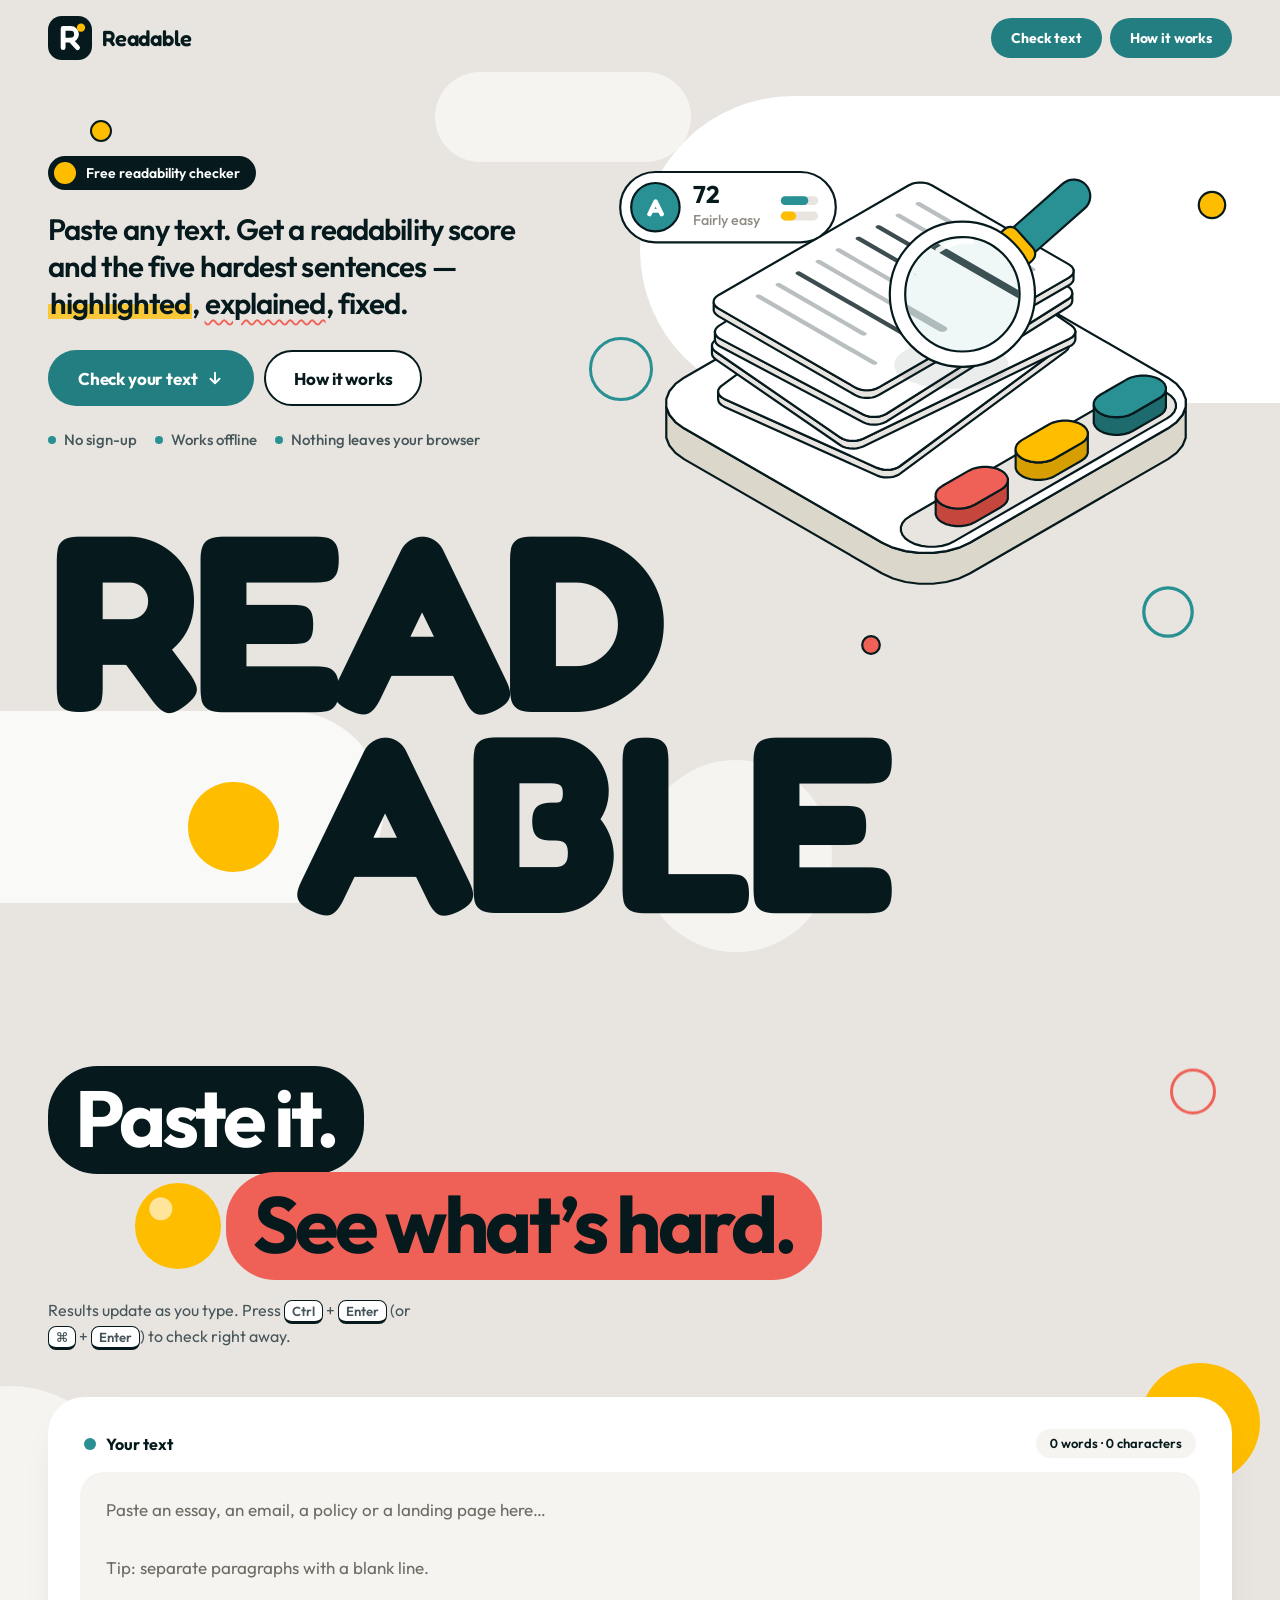
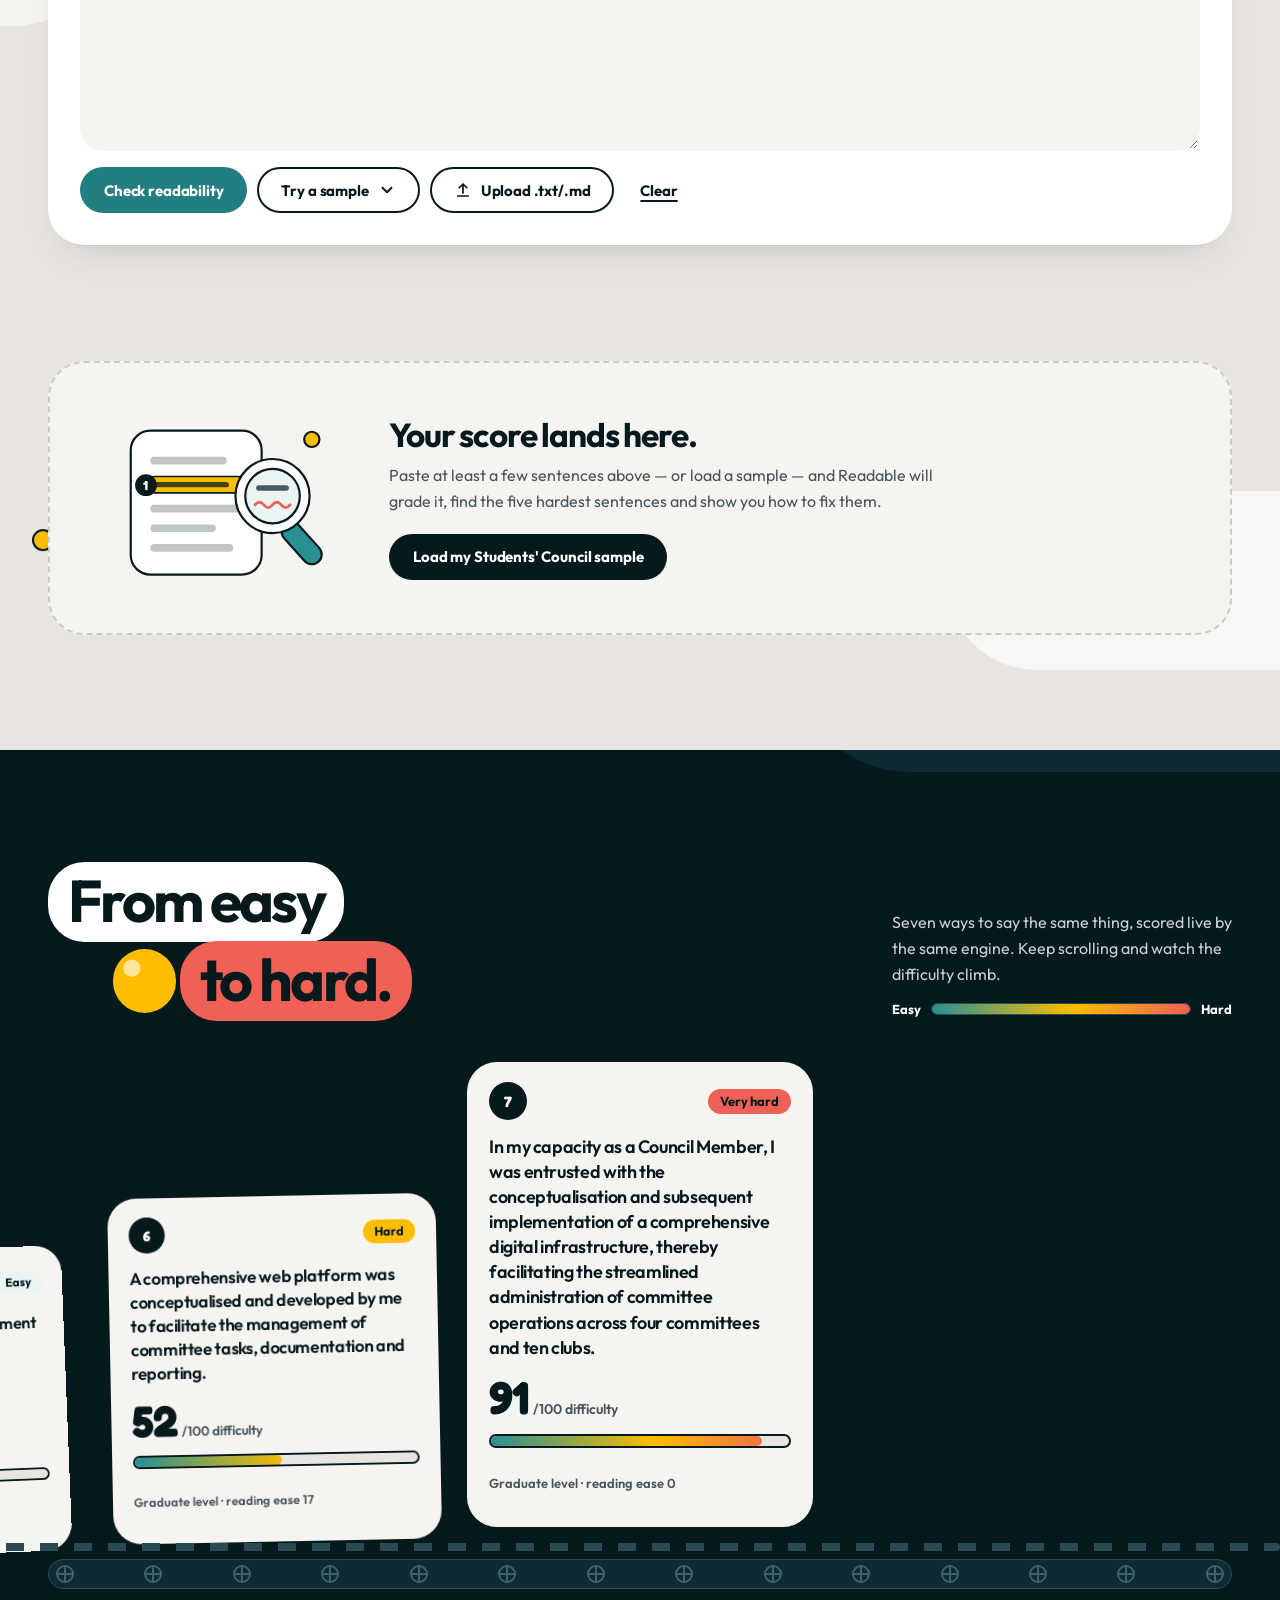
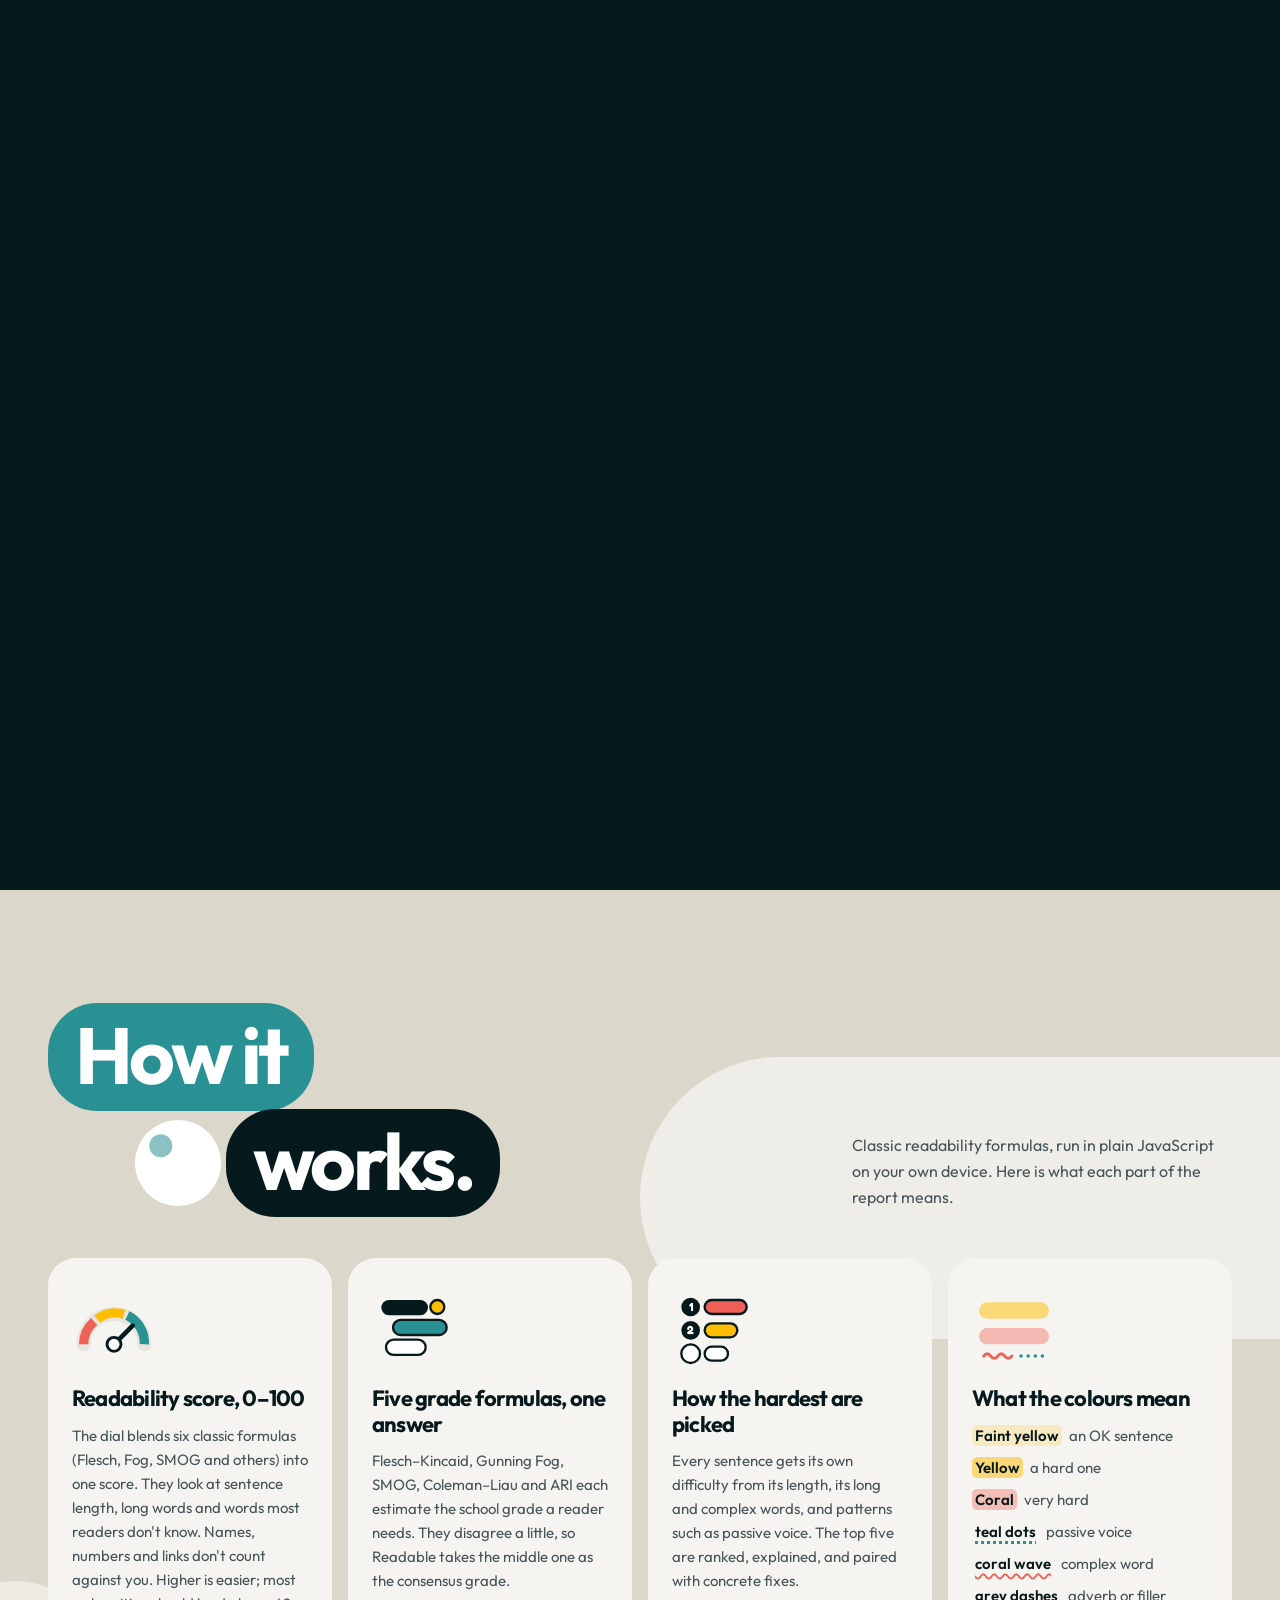
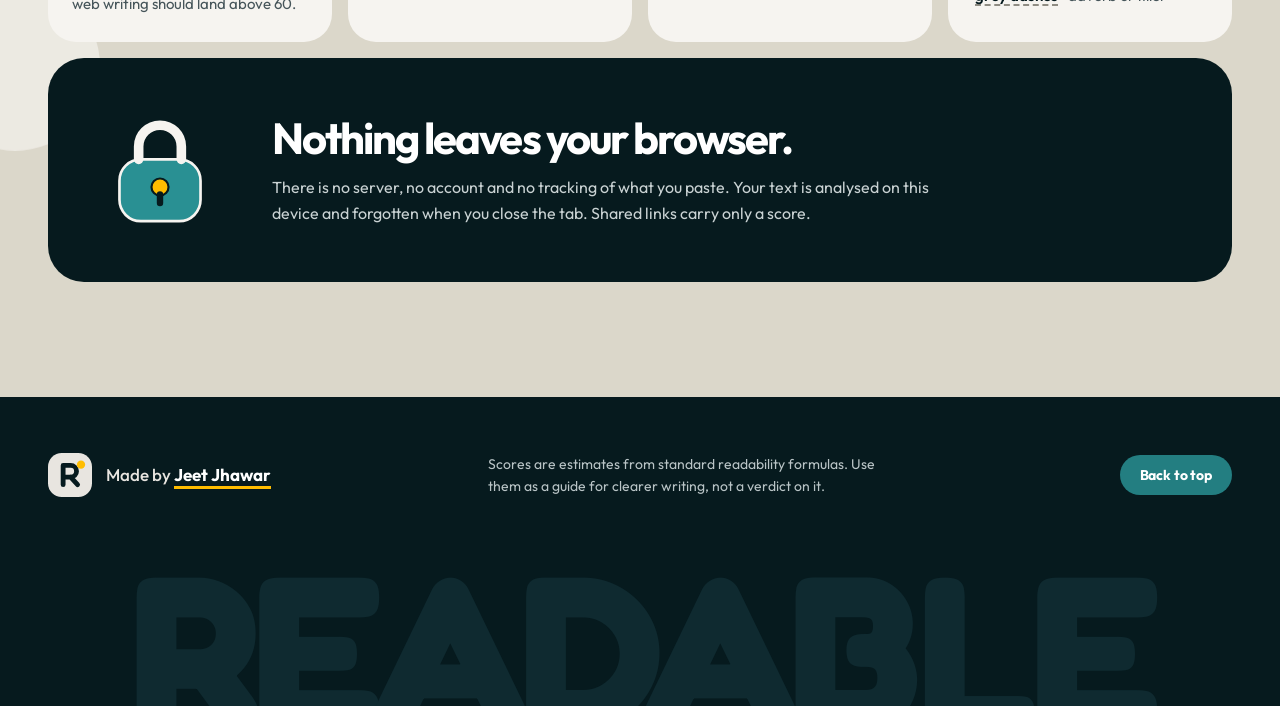
==== commit 79c7208e: "Readable: fix editor disc flicker; samples lead with the council app - The yellow disc behind the ed" ====
--- a/readability/index.html
+++ b/readability/index.html
@@ -18,7 +18,7 @@
 <link rel="preconnect" href="https://fonts.googleapis.com">
 <link rel="preconnect" href="https://fonts.gstatic.com" crossorigin>
 <link href="https://fonts.googleapis.com/css2?family=Fredoka:wght@600;700&family=Outfit:wght@400;500;600;700;800&display=swap" rel="stylesheet">
-<link rel="stylesheet" href="styles.css?v=4">
+<link rel="stylesheet" href="styles.css?v=5">
 <script>
   document.documentElement.classList.add('js');
   (function (d) {
@@ -176,7 +176,8 @@
         <p class="section-lede">Results update as you type. Press <kbd>Ctrl</kbd> + <kbd>Enter</kbd> (or <kbd>⌘</kbd> + <kbd>Enter</kbd>) to check right away.</p>
       </div>
 
-      <div class="editor-card reveal" id="editorCard">
+      <div class="editor-wrap reveal">
+      <div class="editor-card" id="editorCard">
         <div class="editor-top">
           <label class="editor-label" for="input"><span class="label-dot" aria-hidden="true"></span>Your text</label>
           <span class="counter" id="counter" aria-live="off">0 words · 0 characters</span>
@@ -194,8 +195,9 @@
               <svg class="chev" viewBox="0 0 24 24" aria-hidden="true"><path d="M6 9l6 6 6-6" fill="none" stroke="currentColor" stroke-width="2.5" stroke-linecap="round" stroke-linejoin="round"/></svg>
             </button>
             <ul class="menu" id="sampleMenu" role="menu" aria-labelledby="sampleBtn" hidden>
-              <li role="none"><button type="button" role="menuitem" data-sample="cv" data-cursor="Load"><span class="mi-dot mi-teal" aria-hidden="true"></span>My CV summary<small>Clear</small></button></li>
-              <li role="none"><button type="button" role="menuitem" data-sample="council" data-cursor="Load"><span class="mi-dot mi-yellow" aria-hidden="true"></span>Students' Council app<small>Project</small></button></li>
+              <li role="none"><button type="button" role="menuitem" data-sample="council" data-cursor="Load"><span class="mi-dot mi-teal" aria-hidden="true"></span>Students' Council app<small>Main project</small></button></li>
+              <li role="none"><button type="button" role="menuitem" data-sample="blindbluff" data-cursor="Load"><span class="mi-dot mi-coral" aria-hidden="true"></span>Blind Bluff store<small>E-commerce</small></button></li>
+              <li role="none"><button type="button" role="menuitem" data-sample="freshers" data-cursor="Load"><span class="mi-dot mi-yellow" aria-hidden="true"></span>Freshers' night<small>SEQUEL 26</small></button></li>
               <li role="none"><button type="button" role="menuitem" data-sample="skills" data-cursor="Load"><span class="mi-dot mi-ink" aria-hidden="true"></span>My skills<small>List</small></button></li>
               <li role="none"><button type="button" role="menuitem" data-sample="wordy" data-cursor="Load"><span class="mi-dot mi-coral" aria-hidden="true"></span>Wordy CV draft<small>Dense</small></button></li>
             </ul>
@@ -207,6 +209,7 @@
           <input type="file" id="fileInput" accept=".txt,.md,.markdown,text/plain,text/markdown" hidden>
           <button class="btn btn-ghost" type="button" id="clearBtn" data-cursor="Clear">Clear</button>
         </div>
+      </div>
       </div>
     </div>
   </section>
@@ -243,7 +246,7 @@
         <div class="empty-copy">
           <h3>Your score lands here.</h3>
           <p>Paste at least a few sentences above — or load a sample — and Readable will grade it, find the five hardest sentences and show you how to fix them.</p>
-          <button class="btn btn-ink" type="button" id="emptySample" data-cursor="Load">Load my CV summary</button>
+          <button class="btn btn-ink" type="button" id="emptySample" data-cursor="Load">Load my Students' Council sample</button>
         </div>
       </div>
 
@@ -404,13 +407,13 @@
       </div>
       <div class="cv-rail" id="cvRail" data-cursor="Scroll" tabindex="0" role="region" aria-label="Seven example sentences, from easiest to hardest">
         <ol class="cv-track" id="cvTrack">
-          <li class="cv-card"><p class="cv-text">I built the ticketing site for our freshers' night.</p></li>
-          <li class="cv-card"><p class="cv-text">I built the ticketing site for SEQUEL 26, and 150+ students bought passes.</p></li>
-          <li class="cv-card"><p class="cv-text">I led SEQUEL 26 and built its ticketing site; 150+ students bought passes worth ₹1.67 lakh.</p></li>
-          <li class="cv-card"><p class="cv-text">As overall lead of SEQUEL 26, I built a QR-pass ticketing site that sold ₹1.67 lakh in passes to over 150 students.</p></li>
-          <li class="cv-card"><p class="cv-text">As overall lead, I was responsible for the development of a ticketing system that facilitated pass purchases by over 150 students.</p></li>
-          <li class="cv-card"><p class="cv-text">A comprehensive ticketing infrastructure was conceptualised and operationalised by me, facilitating the procurement of passes by in excess of 150 students.</p></li>
-          <li class="cv-card"><p class="cv-text">In my capacity as overall lead, I was entrusted with conceptualising and subsequently operationalising a comprehensive ticketing infrastructure, thereby facilitating the procurement of passes by upwards of 150 students and generating revenues amounting to approximately ₹1.67 lakh.</p></li>
+          <li class="cv-card"><p class="cv-text">I built our Students' Council's website.</p></li>
+          <li class="cv-card"><p class="cv-text">I built the Students' Council's website, and the council now runs on it.</p></li>
+          <li class="cv-card"><p class="cv-text">I built the Students' Council's website on my own; 4 committees and 10 clubs now run on it.</p></li>
+          <li class="cv-card"><p class="cv-text">Working solo with Claude Code, I built the council's website and a login portal where committees share tasks and reports.</p></li>
+          <li class="cv-card"><p class="cv-text">I was responsible for the development of a web platform that enables committees to manage tasks, documents and event reports.</p></li>
+          <li class="cv-card"><p class="cv-text">A comprehensive web platform was conceptualised and developed by me to facilitate the management of committee tasks, documentation and reporting.</p></li>
+          <li class="cv-card"><p class="cv-text">In my capacity as a Council Member, I was entrusted with the conceptualisation and subsequent implementation of a comprehensive digital infrastructure, thereby facilitating the streamlined administration of committee operations across four committees and ten clubs.</p></li>
         </ol>
       </div>
       <div class="cv-belt" aria-hidden="true"><i></i><i></i><i></i><i></i><i></i><i></i><i></i><i></i><i></i><i></i><i></i><i></i><i></i><i></i></div>
@@ -521,7 +524,7 @@
   <div class="c-dot"><i></i></div>
 </div>
 
-<script src="engine.js?v=4"></script>
-<script src="app.js?v=4"></script>
+<script src="engine.js?v=5"></script>
+<script src="app.js?v=5"></script>
 </body>
 </html>
--- a/readability/styles.css
+++ b/readability/styles.css
@@ -272,17 +272,19 @@
 
 /* ---------- Editor ---------- */
 .editor-section { padding-top: clamp(40px, 6vw, 80px); }
+/* the yellow disc lives on the wrapper so it stays behind the card while the reveal animates */
+.editor-wrap { position: relative; isolation: isolate; }
+.editor-wrap::before {
+  content: ""; position: absolute; z-index: 0;
+  width: 120px; height: 120px; border-radius: 50%;
+  background: var(--yellow); right: -28px; top: -34px;
+}
 .editor-card {
-  position: relative;
+  position: relative; z-index: 1;
   background: var(--white);
   border-radius: 36px;
   padding: clamp(16px, 2.6vw, 32px);
   box-shadow: var(--shadow);
-}
-.editor-card::before {
-  content: ""; position: absolute; z-index: -1;
-  width: 120px; height: 120px; border-radius: 50%;
-  background: var(--yellow); right: -28px; top: -34px;
 }
 .editor-top { display: flex; justify-content: space-between; align-items: center; gap: 12px; margin: 0 4px 14px; flex-wrap: wrap; }
 .editor-label { display: inline-flex; align-items: center; gap: 10px; font: 700 16px/1 var(--sans); }
@@ -1072,7 +1074,7 @@
   .pill-heading-md { font-size: clamp(28px, 8.6vw, 40px); }
   .section-lede { font-size: 15px; }
   .editor-card { border-radius: 28px; }
-  .editor-card::before { width: 80px; height: 80px; right: -12px; top: -26px; }
+  .editor-wrap::before { width: 80px; height: 80px; right: -12px; top: -26px; }
   #input { min-height: 220px; padding: 16px 16px; font-size: 16px; border-radius: 20px; }
   .editor-actions .btn { flex: 1 1 auto; }
   .editor-actions #runBtn { flex-basis: 100%; }
